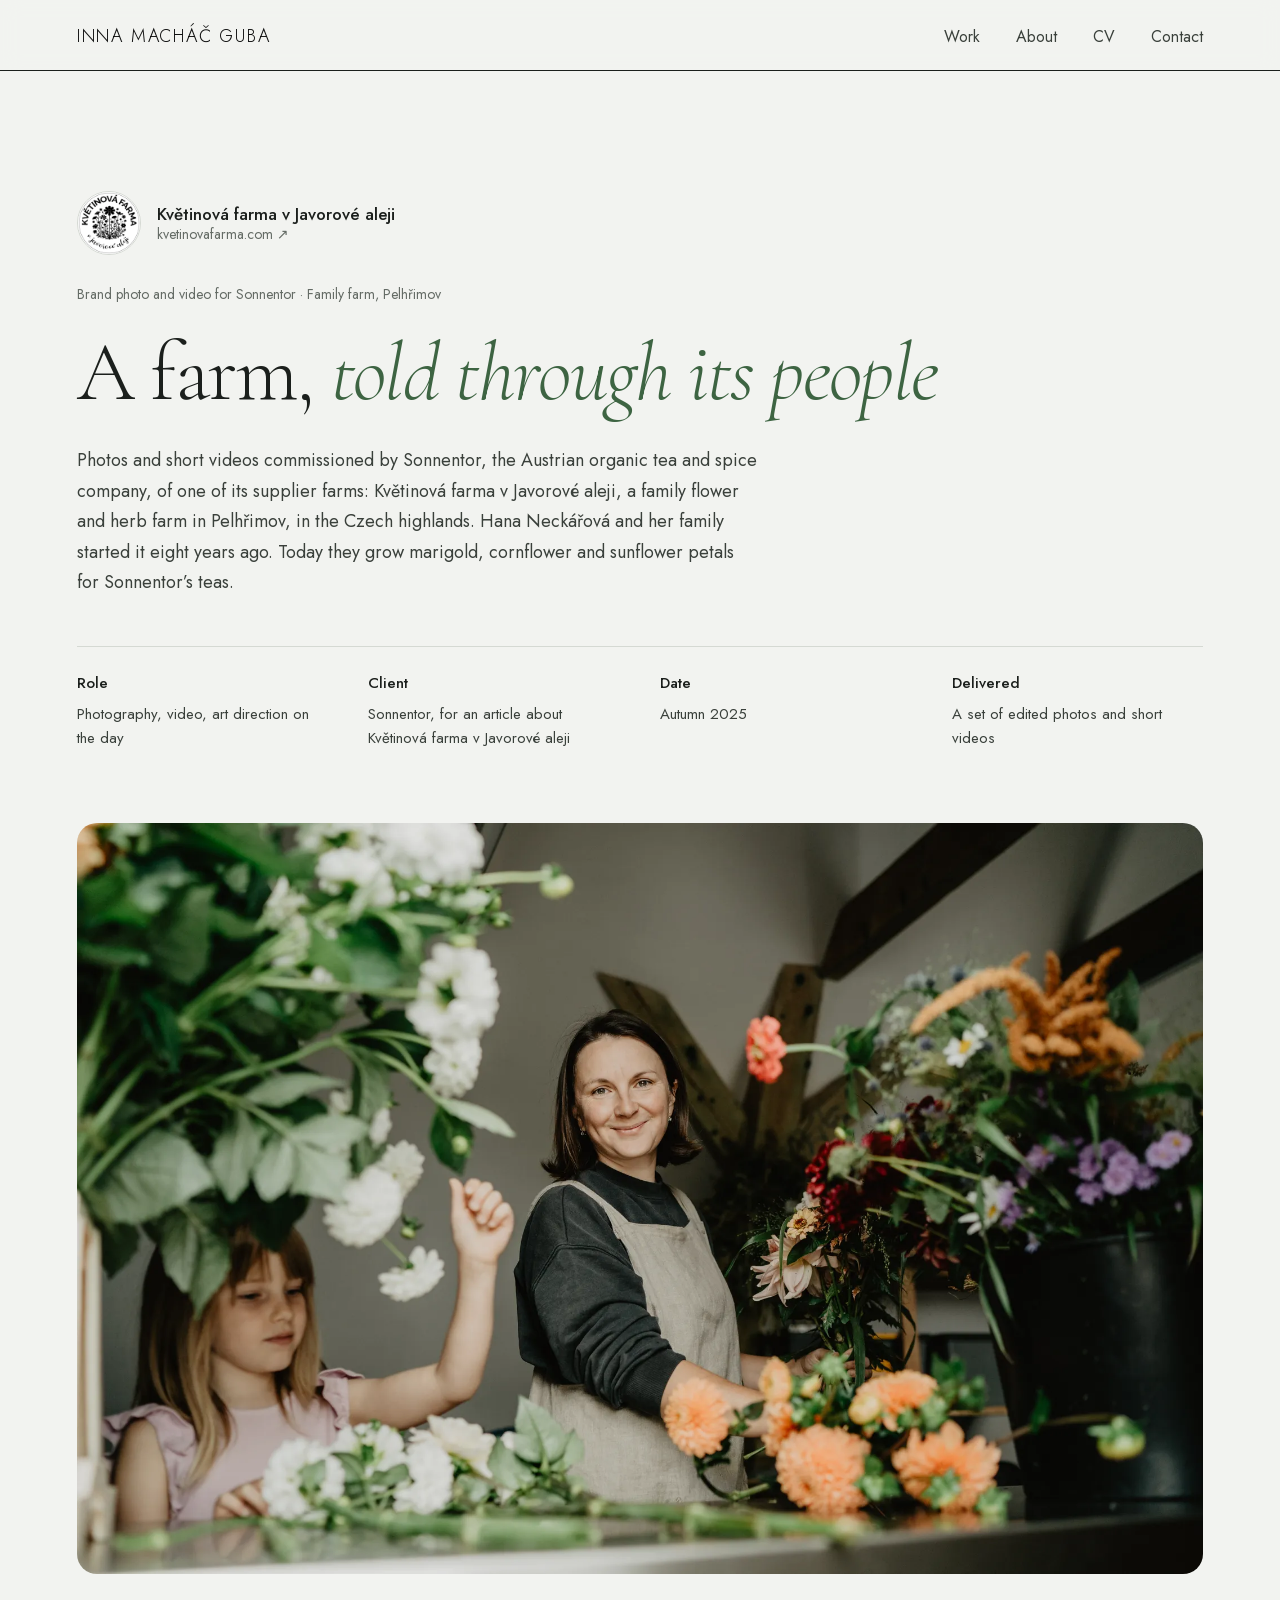
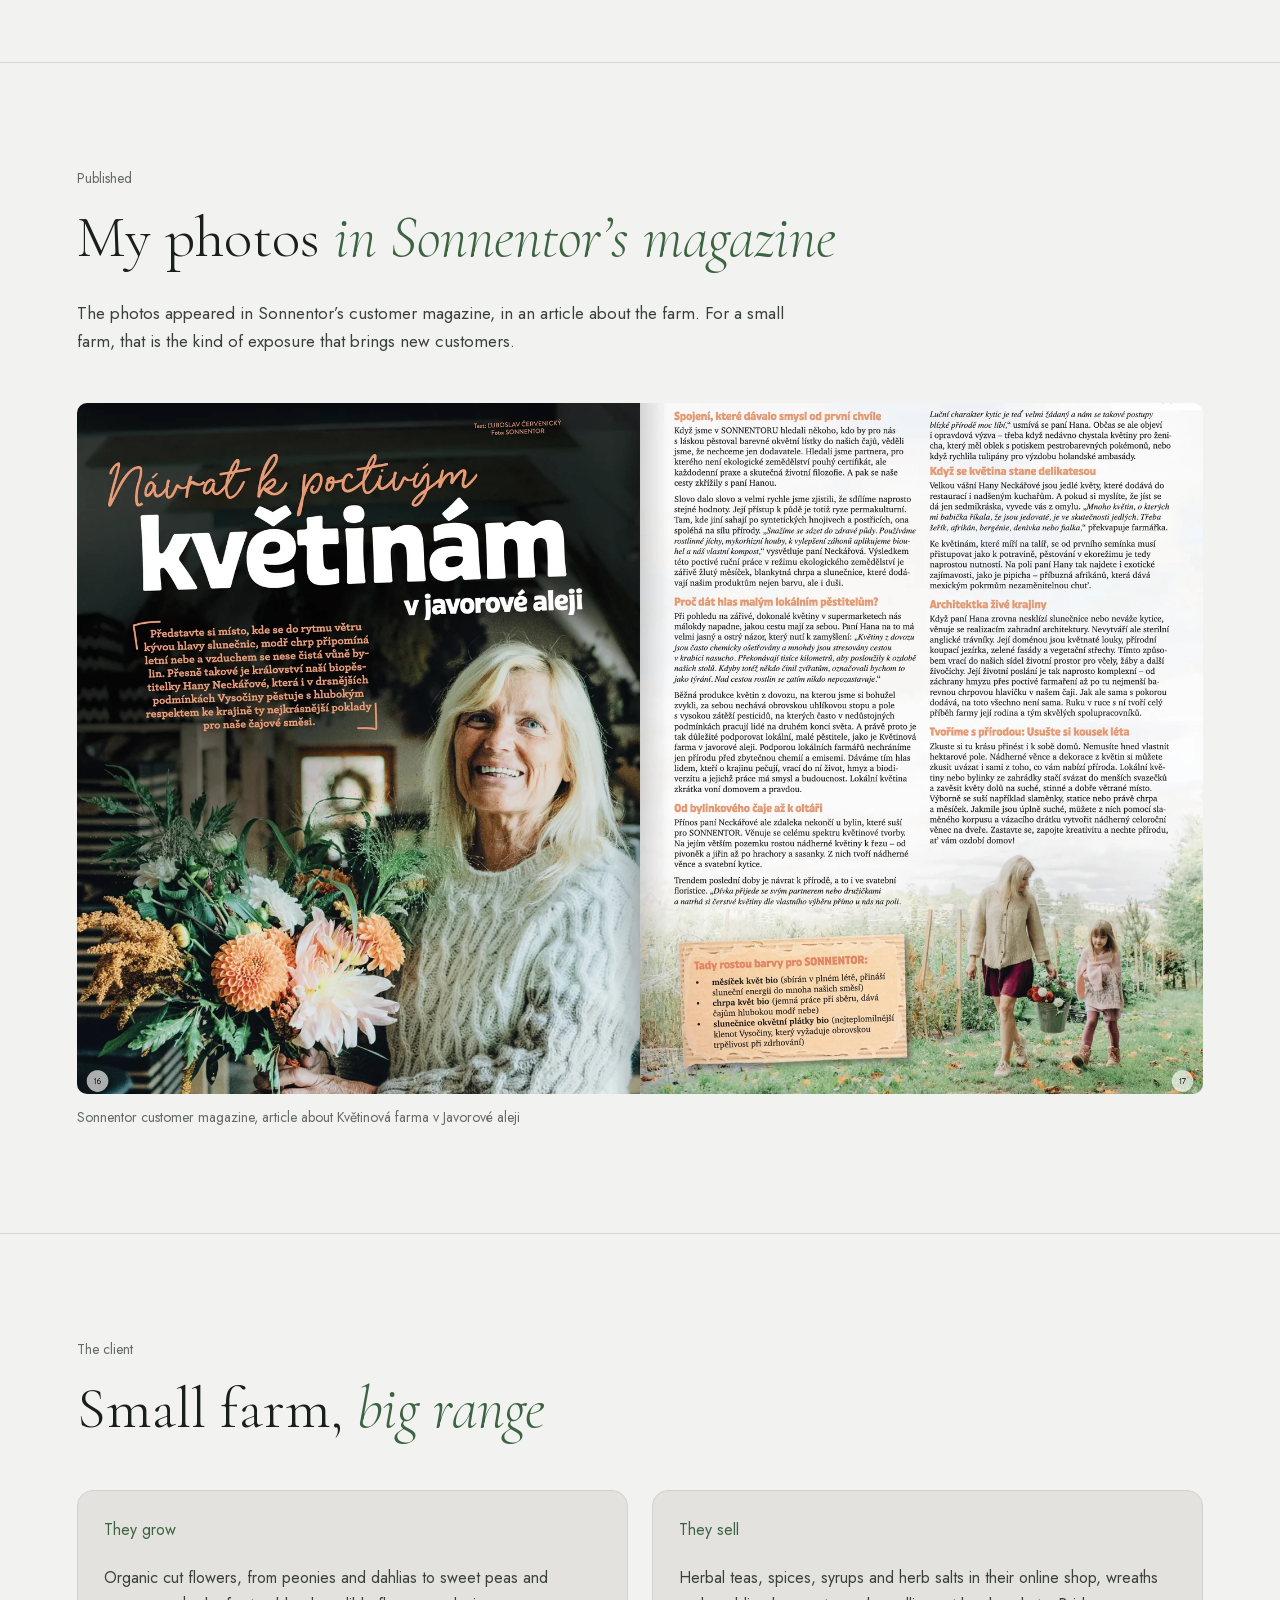
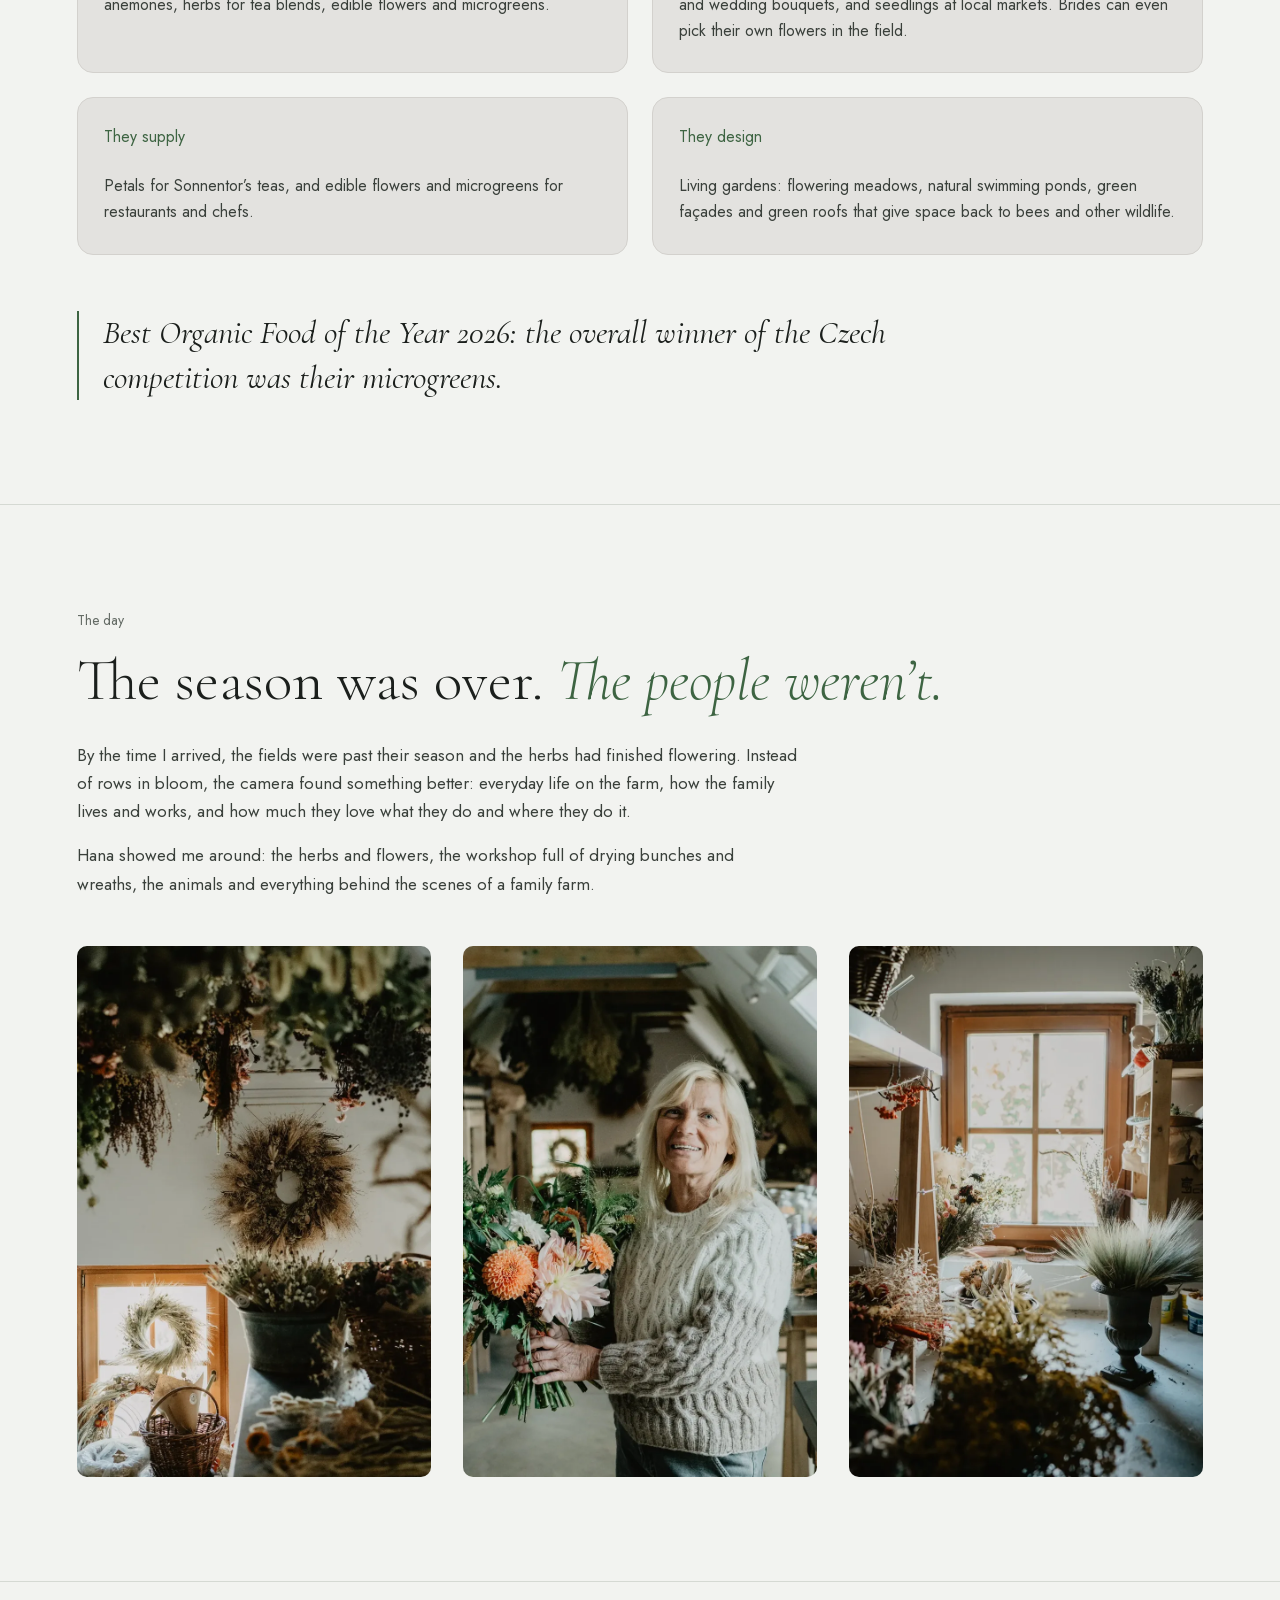
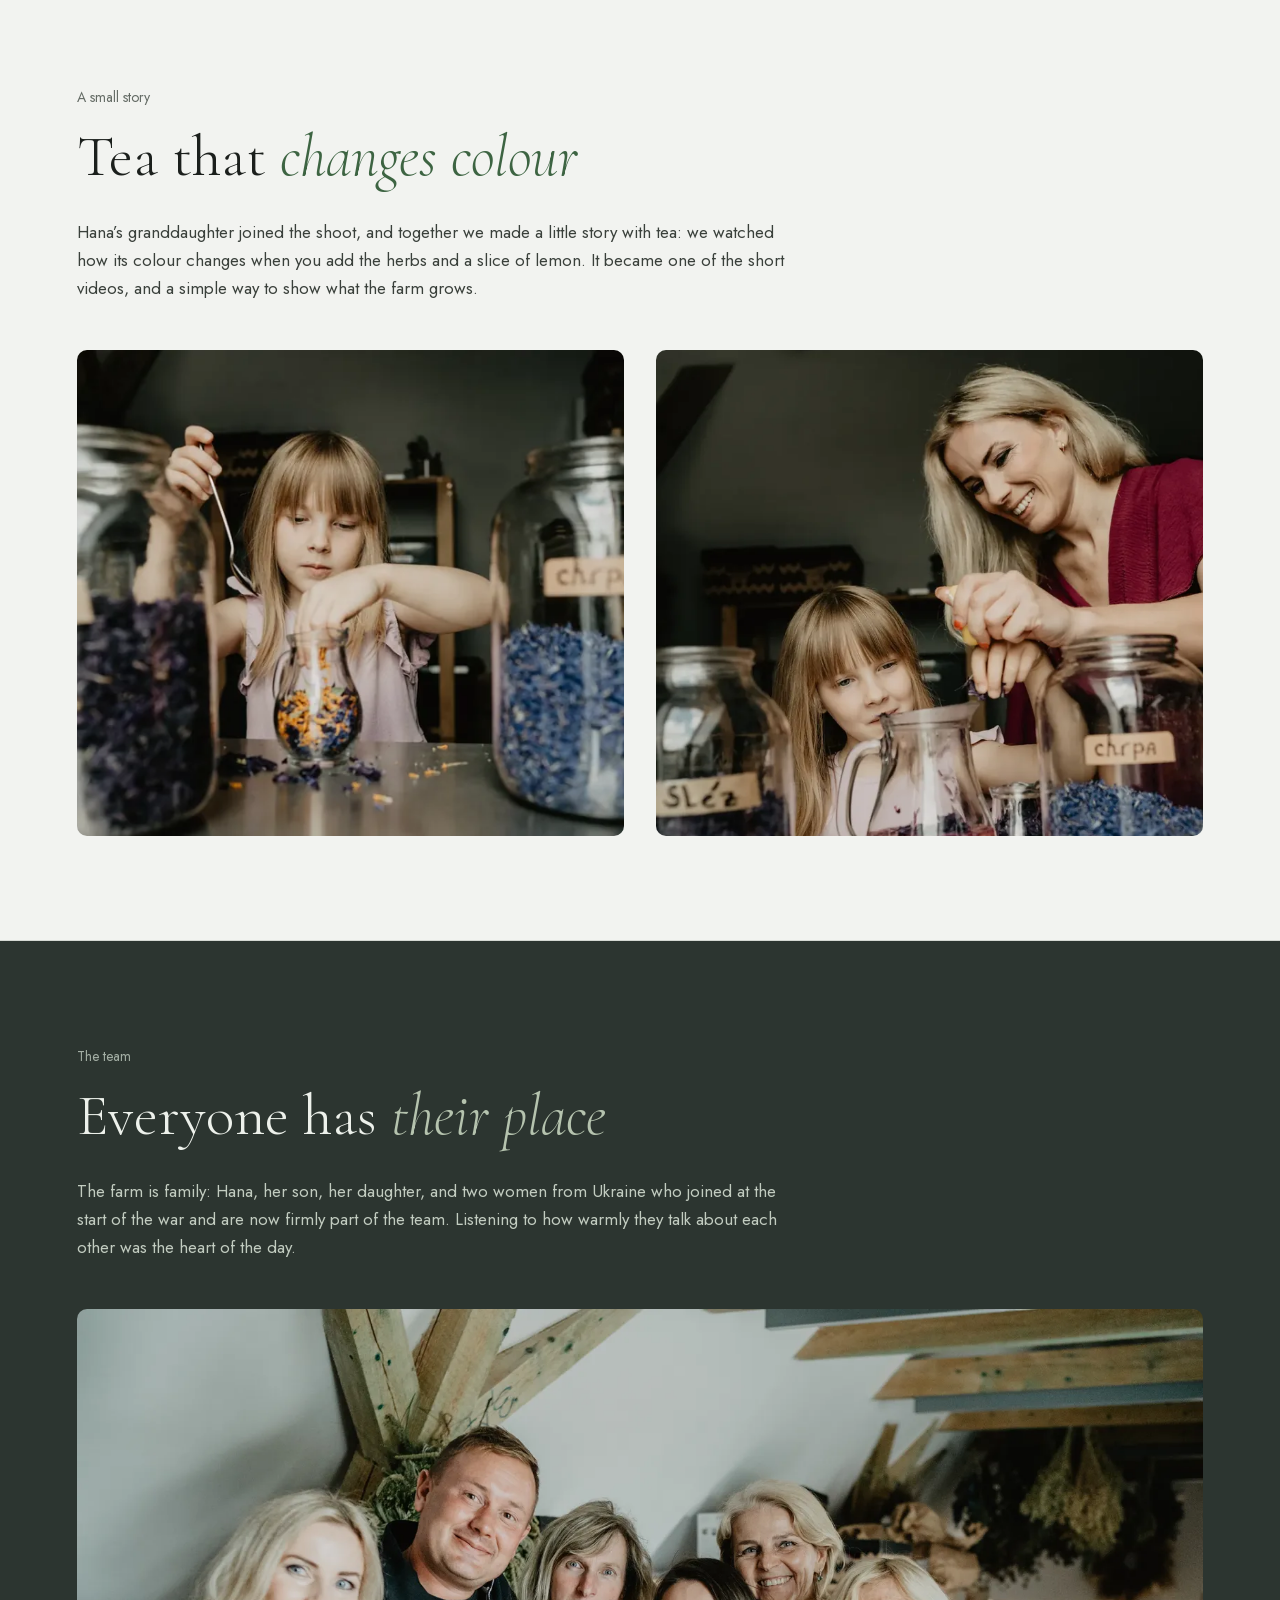
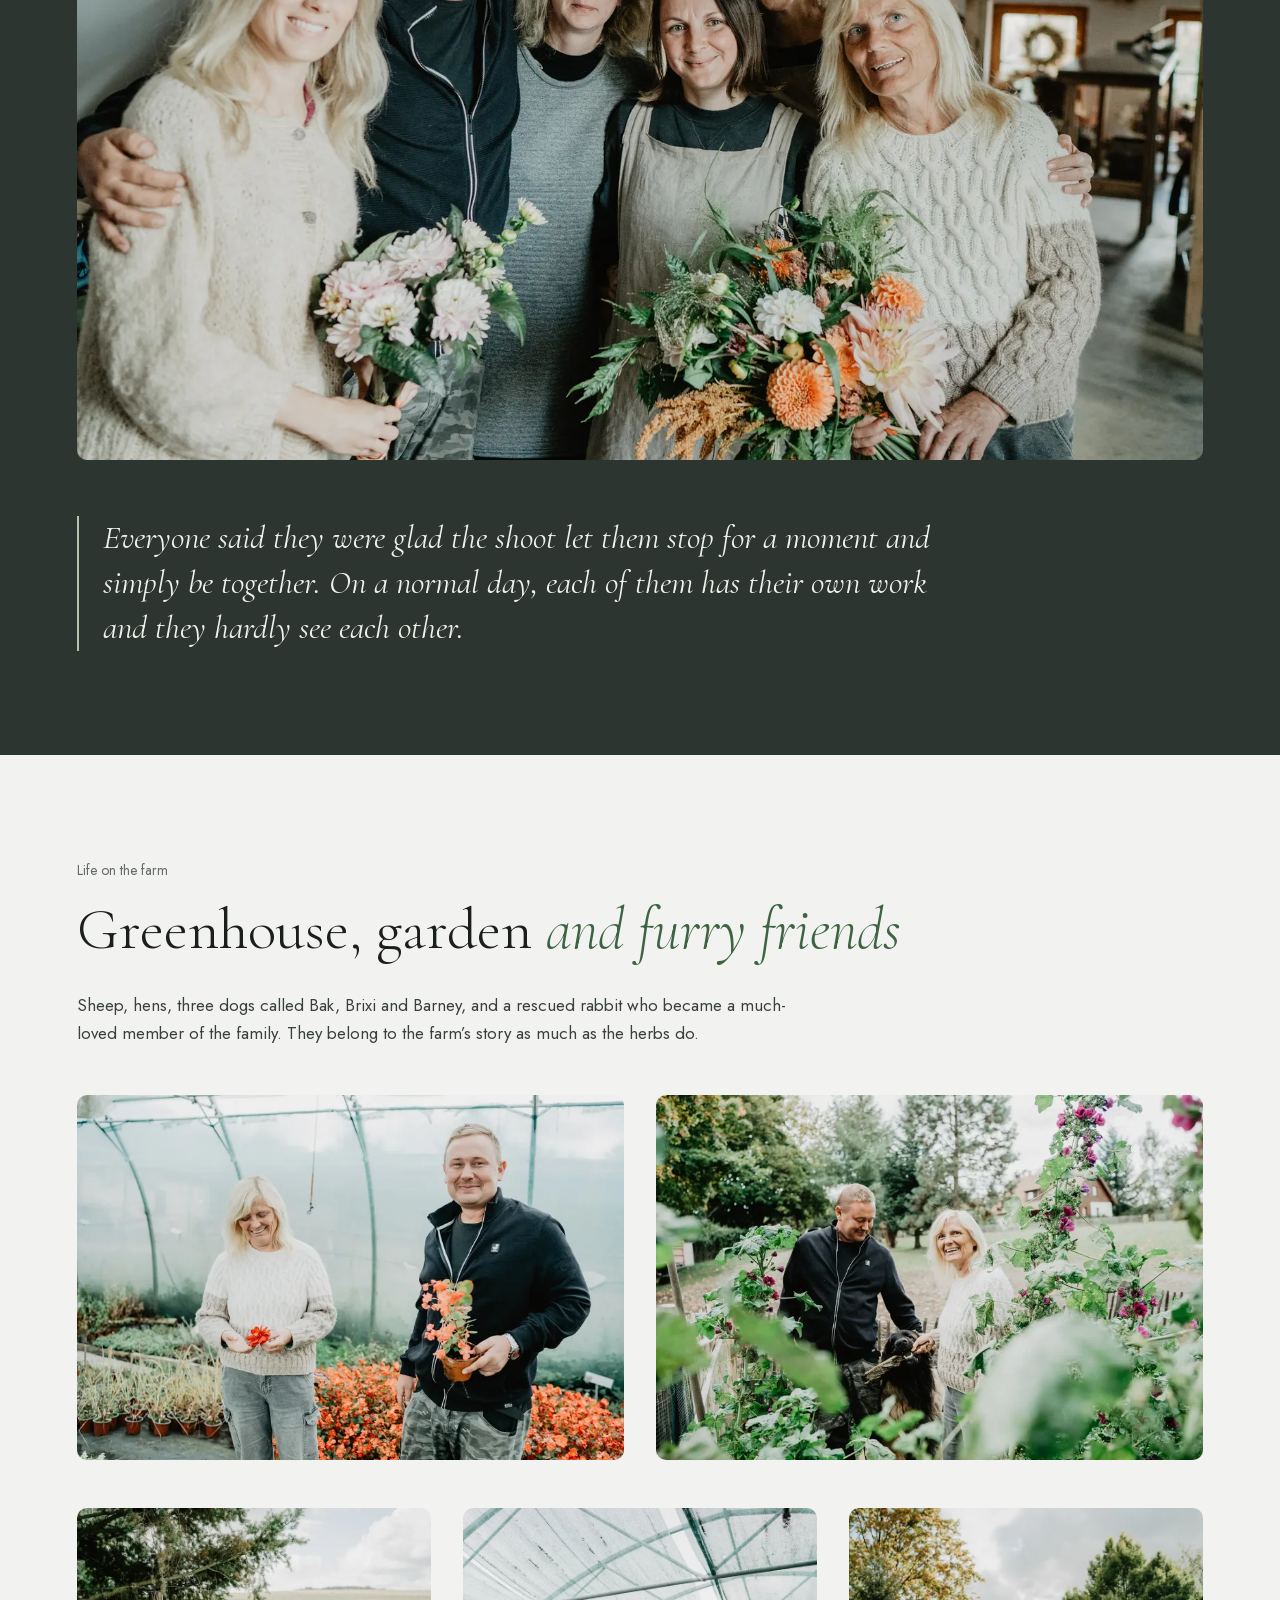
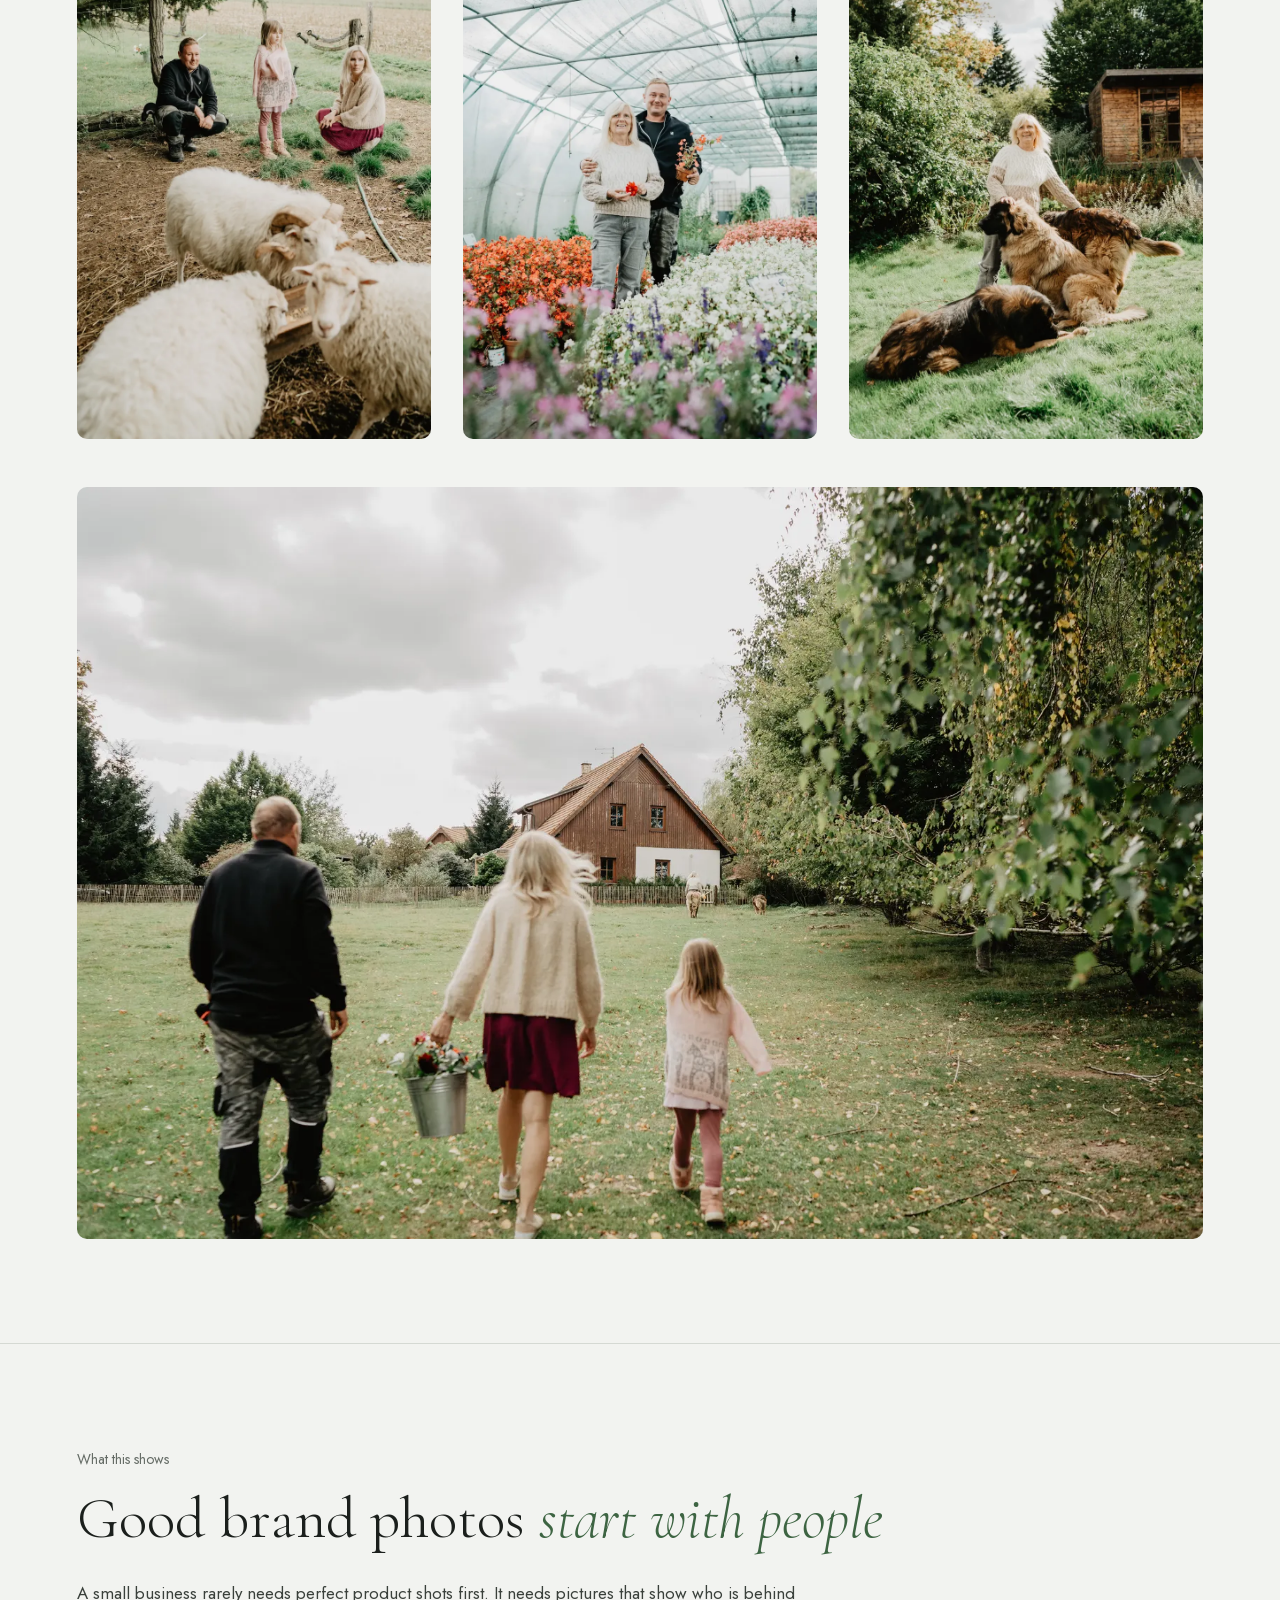
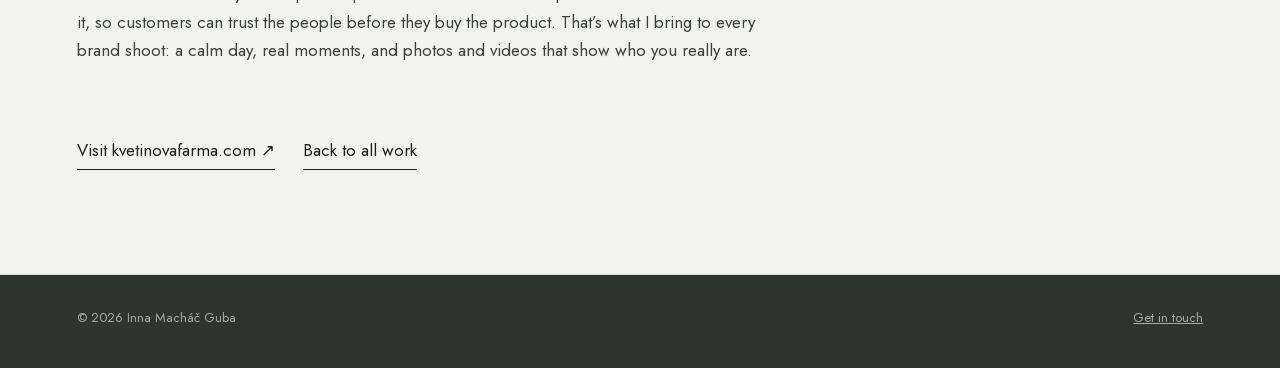
==== work/herb-farm.html @ 43e9d5f9 "Job portfolio for portfolio.innaguba.com Co-Authored-By: Claude Opus 5.5 <noreply@anthropic.com>" ====
<!doctype html>
<html lang="en">
<head>
<meta charset="utf-8">
<meta name="viewport" content="width=device-width, initial-scale=1, viewport-fit=cover">
<title>Brand photo and video for a family herb farm — Inna Macháč Guba</title>
<meta name="description" content="Brand photos and short videos commissioned by Sonnentor, the Austrian organic tea and spice company, of a family herb farm in Pelhřimov that grows for it: the people, the workshop, the animals and everyday life.">
<meta property="og:title" content="A farm, told through its people">

<link rel="canonical" href="https://design.innaguba.com/work/herb-farm.html">
<meta name="author" content="Inna Macháč Guba">
<meta property="og:type" content="article">
<meta property="og:url" content="https://design.innaguba.com/work/herb-farm.html">
<meta property="og:description" content="Brand photos and short videos commissioned by Sonnentor, the Austrian organic tea and spice company, of a family herb farm in Pelhřimov that grows for it: the people, the workshop, the animals and everyday life.">
<meta property="og:image" content="https://design.innaguba.com/assets/img/og/herb-farm.jpg">
<meta property="og:image:width" content="1200">
<meta property="og:image:height" content="630">
<meta property="og:site_name" content="Inna Guba Design">
<meta name="twitter:card" content="summary_large_image">
<meta name="theme-color" content="#F2F3F0">
<link rel="preload" href="../assets/fonts/cormorant-garamond-normal-latin.woff2" as="font" type="font/woff2" crossorigin>
<link rel="icon" href="../assets/img/favicon.svg" type="image/svg+xml">
<link rel="icon" href="../assets/img/favicon-32.png" sizes="32x32" type="image/png">
<link rel="apple-touch-icon" href="../assets/img/apple-touch-icon.png">
<link rel="stylesheet" href="../assets/css/main.css?v=42">
<link rel="stylesheet" href="../assets/css/case.css?v=21">
<link rel="stylesheet" href="../assets/css/portfolio.css?v=1">
<script>document.documentElement.classList.add('js')</script>
<script type="application/ld+json">{"@context":"https://schema.org","@graph":[{"@type":"CreativeWork","@id":"https://design.innaguba.com/work/herb-farm.html#work","name":"A farm, told through its people","headline":"A farm, told through its people","description":"Brand photos and short videos commissioned by Sonnentor, the Austrian organic tea and spice company, of a family herb farm in Pelhřimov that grows for it: the people, the workshop, the animals and everyday life.","url":"https://design.innaguba.com/work/herb-farm.html","image":"https://design.innaguba.com/assets/img/og/herb-farm.jpg","inLanguage":"en","author":{"@type":"Person","@id":"https://design.innaguba.com/#inna","name":"Inna Macháč Guba","url":"https://design.innaguba.com/"},"publisher":{"@type":"ProfessionalService","@id":"https://design.innaguba.com/#studio","name":"Inna Guba Design"},"isPartOf":{"@id":"https://design.innaguba.com/#site"}},{"@type":"BreadcrumbList","itemListElement":[{"@type":"ListItem","position":1,"name":"Projects","item":"https://design.innaguba.com/#work"},{"@type":"ListItem","position":2,"name":"A farm, told through its people","item":"https://design.innaguba.com/work/herb-farm.html"}]}]}</script>
</head>
<body class="case-herb-farm">
<a class="skip" href="#main">Skip to content</a>

<header class="site-head">
  <div class="wrap">
    <button class="menu-btn" type="button" aria-label="Open menu" aria-expanded="false" aria-controls="site-nav"><span></span><span></span></button>
    <a class="name" href="../" aria-label="Inna Macháč Guba, homepage">Inna Macháč Guba</a>
    <nav id="site-nav" aria-label="Main">
      <a href="../#work">Work</a>
      <a href="../#about">About</a>
      <a href="../cv/Inna_Machac_Guba_CV_UIUX.pdf" target="_blank" rel="noopener">CV</a>
      <a href="../#contact">Contact</a>
    </nav>
  </div>
</header>

<main id="main">

<section class="cs-hero">
  <div class="wrap">
    <a class="client" href="https://www.kvetinovafarma.com/" target="_blank" rel="noopener"><img src="../assets/img/farm/logo.webp" width="320" height="320" alt="Květinová farma v Javorové aleji logo"><span>Květinová farma v Javorové aleji<small>kvetinovafarma.com ↗</small></span></a>
    <p class="eyebrow">Brand photo and video for Sonnentor · Family farm, Pelhřimov</p>
    <h1>A farm, <em class="ed">told through its people</em></h1>
    <p class="lead">Photos and short videos commissioned by Sonnentor, the Austrian organic tea and spice company, of one of its supplier farms: Květinová farma v Javorové aleji, a family flower and herb farm in Pelhřimov, in the Czech highlands. Hana Neckářová and her family started it eight years ago. Today they grow marigold, cornflower and sunflower petals for Sonnentor’s teas.</p>
    <div class="cs-meta">
      <div><b>Role</b>Photography, video, art direction on the day</div>
      <div><b>Client</b>Sonnentor, for an article about Květinová farma v Javorové aleji</div>
      <div><b>Date</b>Autumn 2025</div>
      <div><b>Delivered</b>A set of edited photos and short videos</div>
    </div>
    <figure class="figure wide-cover"><img fetchpriority="high" src="../assets/img/farm/cover.webp" srcset="../assets/img/farm/cover-800.webp 800w, ../assets/img/farm/cover.webp 2000w" sizes="(max-width: 1200px) 92vw, 1100px" width="2000" height="1333" alt="A woman from the farm team smiling over fresh dahlias in the workshop, a girl helping beside her"></figure>
  </div>
</section>

<section class="cs">
  <div class="wrap">
    <p class="eyebrow">Published</p>
    <h2>My photos <em class="ed">in Sonnentor’s magazine</em></h2>
    <div class="prose"><p>The photos appeared in Sonnentor’s customer magazine, in an article about the farm. For a small farm, that is the kind of exposure that brings new customers.</p></div>
    <figure class="figure"><img src="../assets/img/farm/sonnentor-magazine.webp" srcset="../assets/img/farm/sonnentor-magazine-800.webp 800w, ../assets/img/farm/sonnentor-magazine.webp 2000w" sizes="(max-width: 1200px) 92vw, 1100px" width="2000" height="1227" alt="Two-page spread in the Sonnentor magazine about the farm, with a portrait of Hana holding a bouquet" loading="lazy"><figcaption>Sonnentor customer magazine, article about Květinová farma v Javorové aleji</figcaption></figure>
  </div>
</section>

<section class="cs">
  <div class="wrap">
    <p class="eyebrow">The client</p>
    <h2>Small farm, <em class="ed">big range</em></h2>
    <div class="cards two">
      <div class="card"><p class="k">They grow</p><p>Organic cut flowers, from peonies and dahlias to sweet peas and anemones, herbs for tea blends, edible flowers and microgreens.</p></div>
      <div class="card"><p class="k">They sell</p><p>Herbal teas, spices, syrups and herb salts in their online shop, wreaths and wedding bouquets, and seedlings at local markets. Brides can even pick their own flowers in the field.</p></div>
      <div class="card"><p class="k">They supply</p><p>Petals for Sonnentor’s teas, and edible flowers and microgreens for restaurants and chefs.</p></div>
      <div class="card"><p class="k">They design</p><p>Living gardens: flowering meadows, natural swimming ponds, green façades and green roofs that give space back to bees and other wildlife.</p></div>
    </div>
    <p class="callout">Best Organic Food of the Year 2026: the overall winner of the Czech competition was their microgreens.</p>
  </div>
</section>

<section class="cs">
  <div class="wrap">
    <p class="eyebrow">The day</p>
    <h2>The season was over. <em class="ed">The people weren’t.</em></h2>
    <div class="prose">
      <p>By the time I arrived, the fields were past their season and the herbs had finished flowering. Instead of rows in bloom, the camera found something better: everyday life on the farm, how the family lives and works, and how much they love what they do and where they do it.</p>
      <p>Hana showed me around: the herbs and flowers, the workshop full of drying bunches and wreaths, the animals and everything behind the scenes of a family farm.</p>
    </div>
    <div class="fig-grid three">
      <figure class="figure"><img src="../assets/img/farm/dsc07592.webp" srcset="../assets/img/farm/dsc07592-800.webp 800w, ../assets/img/farm/dsc07592.webp 1067w" sizes="(max-width: 900px) 92vw, 360px" width="1067" height="1600" alt="Dried flower wreaths hanging in the farm workshop" loading="lazy"></figure>
      <figure class="figure"><img src="../assets/img/farm/dsc08120.webp" srcset="../assets/img/farm/dsc08120-800.webp 800w, ../assets/img/farm/dsc08120.webp 1067w" sizes="(max-width: 900px) 92vw, 360px" width="1067" height="1600" alt="Hana Neckářová smiling with a bouquet of dahlias" loading="lazy"></figure>
      <figure class="figure"><img src="../assets/img/farm/dsc07691.webp" srcset="../assets/img/farm/dsc07691-800.webp 800w, ../assets/img/farm/dsc07691.webp 1067w" sizes="(max-width: 900px) 92vw, 360px" width="1067" height="1600" alt="Bunches of herbs drying under the roof of the workshop" loading="lazy"></figure>
    </div>
  </div>
</section>

<section class="cs">
  <div class="wrap">
    <p class="eyebrow">A small story</p>
    <h2>Tea that <em class="ed">changes colour</em></h2>
    <div class="prose"><p>Hana’s granddaughter joined the shoot, and together we made a little story with tea: we watched how its colour changes when you add the herbs and a slice of lemon. It became one of the short videos, and a simple way to show what the farm grows.</p></div>
    <div class="fig-grid match">
      <figure class="figure"><img src="../assets/img/farm/dsc07817.webp" srcset="../assets/img/farm/dsc07817-800.webp 800w, ../assets/img/farm/dsc07817.webp 1600w" sizes="(max-width: 900px) 92vw, 540px" width="1600" height="1067" alt="A girl adding dried blue flowers to a glass jar of tea" loading="lazy"></figure>
      <figure class="figure"><img src="../assets/img/farm/dsc07878.webp" srcset="../assets/img/farm/dsc07878-800.webp 800w, ../assets/img/farm/dsc07878.webp 1067w" sizes="(max-width: 900px) 92vw, 540px" width="1067" height="1600" alt="A woman and a girl pouring tea that has turned pink" loading="lazy"></figure>
    </div>
  </div>
</section>

<section class="cs night">
  <div class="wrap">
    <p class="eyebrow">The team</p>
    <h2>Everyone has <em class="ed">their place</em></h2>
    <div class="prose"><p>The farm is family: Hana, her son, her daughter, and two women from Ukraine who joined at the start of the war and are now firmly part of the team. Listening to how warmly they talk about each other was the heart of the day.</p></div>
    <figure class="figure"><img src="../assets/img/farm/dsc08321.webp" srcset="../assets/img/farm/dsc08321-800.webp 800w, ../assets/img/farm/dsc08321.webp 1600w" sizes="(max-width: 1200px) 92vw, 1100px" width="1600" height="1067" alt="The whole farm team together in the workshop with flowers" loading="lazy"></figure>
    <p class="callout">Everyone said they were glad the shoot let them stop for a moment and simply be together. On a normal day, each of them has their own work and they hardly see each other.</p>
  </div>
</section>

<section class="cs">
  <div class="wrap">
    <p class="eyebrow">Life on the farm</p>
    <h2>Greenhouse, garden <em class="ed">and furry friends</em></h2>
    <div class="prose"><p>Sheep, hens, three dogs called Bak, Brixi and Barney, and a rescued rabbit who became a much-loved member of the family. They belong to the farm’s story as much as the herbs do.</p></div>
    <div class="fig-grid">
      <figure class="figure"><img src="../assets/img/farm/dsc08416.webp" srcset="../assets/img/farm/dsc08416-800.webp 800w, ../assets/img/farm/dsc08416.webp 1600w" sizes="(max-width: 900px) 92vw, 540px" width="1600" height="1067" alt="Hana and her son in the greenhouse among orange flowers" loading="lazy"></figure>
      <figure class="figure"><img src="../assets/img/farm/dsc08488.webp" srcset="../assets/img/farm/dsc08488-800.webp 800w, ../assets/img/farm/dsc08488.webp 1600w" sizes="(max-width: 900px) 92vw, 540px" width="1600" height="1067" alt="Walking through the flower garden" loading="lazy"></figure>
    </div>
    <div class="fig-grid three">
      <figure class="figure"><img src="../assets/img/farm/dsc08671.webp" srcset="../assets/img/farm/dsc08671-800.webp 800w, ../assets/img/farm/dsc08671.webp 1067w" sizes="(max-width: 900px) 92vw, 360px" width="1067" height="1600" alt="Feeding the sheep in the pasture" loading="lazy"></figure>
      <figure class="figure"><img src="../assets/img/farm/dsc08389.webp" srcset="../assets/img/farm/dsc08389-800.webp 800w, ../assets/img/farm/dsc08389.webp 1067w" sizes="(max-width: 900px) 92vw, 360px" width="1067" height="1600" alt="Hana and her son in the greenhouse full of flowers" loading="lazy"></figure>
      <figure class="figure"><img src="../assets/img/farm/dsc08853.webp" srcset="../assets/img/farm/dsc08853-800.webp 800w, ../assets/img/farm/dsc08853.webp 1067w" sizes="(max-width: 900px) 92vw, 360px" width="1067" height="1600" alt="Two large dogs lying in the grass in front of a wooden shed" loading="lazy"></figure>
    </div>
    <figure class="figure"><img src="../assets/img/farm/dsc08690.webp" srcset="../assets/img/farm/dsc08690-800.webp 800w, ../assets/img/farm/dsc08690.webp 1600w" sizes="(max-width: 1200px) 92vw, 1100px" width="1600" height="1067" alt="The family walking across the meadow towards the farmhouse" loading="lazy"></figure>
  </div>
</section>


<section class="cs">
  <div class="wrap">
    <p class="eyebrow">What this shows</p>
    <h2>Good brand photos <em class="ed">start with people</em></h2>
    <div class="prose"><p>A small business rarely needs perfect product shots first. It needs pictures that show who is behind it, so customers can trust the people before they buy the product. That’s what I bring to every brand shoot: a calm day, real moments, and photos and videos that show who you really are.</p></div>
    <div class="next">
      <a class="line-link" href="https://www.kvetinovafarma.com/" target="_blank" rel="noopener">Visit kvetinovafarma.com ↗</a>
      <a class="line-link" href="../#work">Back to all work</a>
    </div>
  </div>
</section>

</main>

<footer class="site-foot">
  <div class="wrap">
    <div class="foot-bar">
      <span>© 2026 Inna Macháč Guba</span>
      <span><a href="../#contact">Get in touch</a></span>
    </div>
  </div>
</footer>
<script src="../assets/js/main.js?v=10" defer></script>
</body>
</html>
---- assets/css/main.css ----
/* Inna Macháč Guba — design.innaguba.com
   Quiet, editorial and strict: Cormorant Garamond for headings, Jost for text (same as the innaguba.com logo),
   soft grey-green paper, sage as the only accent, thin lines instead of boxes. */


@font-face{font-family:'Jost';font-style:normal;font-weight:300 800;font-display:swap;src:url(../fonts/jost-normal-latin.woff2) format('woff2');unicode-range:U+0000-00FF,U+0131,U+0152-0153,U+02BB-02BC,U+02C6,U+02DA,U+02DC,U+0304,U+0308,U+0329,U+2000-206F,U+20AC,U+2122,U+2191,U+2193,U+2212,U+2215,U+FEFF,U+FFFD}
@font-face{font-family:'Jost';font-style:normal;font-weight:300 800;font-display:swap;src:url(../fonts/jost-normal-latin-ext.woff2) format('woff2');unicode-range:U+0100-02BA,U+02BD-02C5,U+02C7-02CC,U+02CE-02D7,U+02DD-02FF,U+0304,U+0308,U+0329,U+1D00-1DBF,U+1E00-1E9F,U+1EF2-1EFF,U+2020,U+20A0-20AB,U+20AD-20C4,U+2113,U+2C60-2C7F,U+A720-A7FF}
/* Cormorant Garamond: the light, airy display serif of every headline */
@font-face{font-family:'Cormorant Garamond';font-style:normal;font-weight:300 700;font-display:swap;src:url(../fonts/cormorant-garamond-normal-latin.woff2) format('woff2');unicode-range:U+0000-00FF,U+0131,U+0152-0153,U+02BB-02BC,U+02C6,U+02DA,U+02DC,U+0304,U+0308,U+0329,U+2000-206F,U+20AC,U+2122,U+2191,U+2193,U+2212,U+2215,U+FEFF,U+FFFD}
@font-face{font-family:'Cormorant Garamond';font-style:normal;font-weight:300 700;font-display:swap;src:url(../fonts/cormorant-garamond-normal-latin-ext.woff2) format('woff2');unicode-range:U+0100-02BA,U+02BD-02C5,U+02C7-02CC,U+02CE-02D7,U+02DD-02FF,U+0304,U+0308,U+0329,U+1D00-1DBF,U+1E00-1E9F,U+1EF2-1EFF,U+2020,U+20A0-20AB,U+20AD-20C4,U+2113,U+2C60-2C7F,U+A720-A7FF}
@font-face{font-family:'Cormorant Garamond';font-style:italic;font-weight:300 700;font-display:swap;src:url(../fonts/cormorant-garamond-italic-latin.woff2) format('woff2');unicode-range:U+0000-00FF,U+0131,U+0152-0153,U+02BB-02BC,U+02C6,U+02DA,U+02DC,U+0304,U+0308,U+0329,U+2000-206F,U+20AC,U+2122,U+2191,U+2193,U+2212,U+2215,U+FEFF,U+FFFD}
@font-face{font-family:'Cormorant Garamond';font-style:italic;font-weight:300 700;font-display:swap;src:url(../fonts/cormorant-garamond-italic-latin-ext.woff2) format('woff2');unicode-range:U+0100-02BA,U+02BD-02C5,U+02C7-02CC,U+02CE-02D7,U+02DD-02FF,U+0304,U+0308,U+0329,U+1D00-1DBF,U+1E00-1E9F,U+1EF2-1EFF,U+2020,U+20A0-20AB,U+20AD-20C4,U+2113,U+2C60-2C7F,U+A720-A7FF}

:root{
  --paper:#F2F3F0;      /* page */
  --sand:#E2E7DF;       /* services band */
  --night:#2C3530;      /* process band, footer */
  --ink:#1B1F1C;        /* headings */
  --body:#3A403B;       /* text */
  --mute:#646B65;       /* labels, captions */
  --line:#D5D9D3;
  --walnut:#3D6442;     /* the one accent (name kept from the first palette) */
  --logo-accent:#3F6A44; /* a touch deeper, for "Design" in the wordmark */
  --cream:#EDF1EB;      /* text on dark */
  --gold:#B5C3AE;       /* accent on dark */
  --frame:#E4E8E1;      /* project card frame */
  --frame-line:#D3D9D0;
  --sand-line:#C9D1C5;
  --night-line:#414C45;
  --night-mute:#A3AEA4;
  --night-text:#C2CCC0;
  --head-bg:rgba(242,243,240,.92);
  --shadow:30,38,33;
  --serif:'Cormorant Garamond',Georgia,'Times New Roman',serif;
  --sans:'Jost',system-ui,-apple-system,'Segoe UI',sans-serif;
  --gutter:clamp(20px,6vw,80px);
  --max:1280px;
}

*,*::before,*::after{box-sizing:border-box}
html{scroll-behavior:smooth;scroll-padding-top:var(--head-h,66px)}
body{margin:0;background:var(--paper);color:var(--body);font-family:var(--sans);font-size:17px;line-height:1.65;-webkit-font-smoothing:antialiased;text-rendering:optimizeLegibility}
img{display:block;max-width:100%;height:auto}
a{color:inherit}
a:hover{color:var(--walnut)}
h1,h2,h3,p{margin:0}
:focus-visible{outline:2px solid var(--walnut);outline-offset:3px}
.skip{position:absolute;left:-999px;top:8px;background:var(--ink);color:#fff;padding:8px 14px;z-index:20}
.skip:focus{left:8px}

.wrap{max-width:var(--max);margin:0 auto;padding:0 var(--gutter)}
.serif{font-family:var(--serif);font-weight:300;color:var(--ink)}
.accent{color:var(--walnut);font-style:italic}
.label{font-size:14px;color:var(--mute)}
.line-link{display:inline-block;padding-bottom:5px;border-bottom:1px solid currentColor;text-decoration:none;color:var(--ink)}

/* Previous warm palette (walnut and sand), preview with ?theme=warm */
[data-theme="warm"]{
  --logo-accent:#59462D; --paper:#F4F3F0; --sand:#EBE4D9; --night:#2E241B; --ink:#1A1714; --body:#3F3934; --mute:#6B645C; --line:#D9D5CF; --walnut:#59462D; --cream:#F1EADF; --gold:#CDB89C; --frame:#E9E4DC; --frame-line:#DDD6CB; --sand-line:#D3C8B8; --night-line:#4A3D30; --night-mute:#B8AA97; --night-text:#CBBFAE; --head-bg:rgba(244,243,240,.92); --shadow:46,36,27;
}

/* Header */
.site-head{position:sticky;top:0;z-index:10;border-bottom:1px solid var(--ink);background:var(--head-bg);backdrop-filter:saturate(1.4) blur(10px);-webkit-backdrop-filter:saturate(1.4) blur(10px)}
.site-head .wrap{display:flex;justify-content:space-between;align-items:baseline;gap:24px;padding-top:24px;padding-bottom:20px;font-size:16px}
/* Wordmark matches the innaguba.com header logo exactly (Jost 400, 18px, 0.1em caps); "Design" carries the accent */
.site-head .name{font-family:var(--sans);font-weight:300;font-size:18px;line-height:1;letter-spacing:.1em;text-transform:uppercase;text-decoration:none;color:#111}
.site-head .name span{color:var(--logo-accent);font-weight:500}
.site-head nav{display:flex;gap:clamp(18px,3vw,36px)}
.site-head nav a{text-decoration:none}

/* Language switch: one quiet link after the menu */
.site-head nav .lang-switch{display:flex;gap:14px;padding-left:clamp(18px,3vw,36px);border-left:1px solid var(--line);font-size:14px;letter-spacing:.08em}
.site-head nav .lang-switch .is-current{color:var(--ink);text-decoration:underline;text-decoration-thickness:1px;text-underline-offset:6px}
.site-head nav .lang{color:var(--ink);opacity:.55;transition:opacity .2s ease}
.site-head nav .lang:hover{opacity:1}

/* Mobile menu button (hidden on larger screens) */
.menu-btn{display:none;width:44px;height:44px;margin:0;padding:0;border:0;background:none;cursor:pointer;position:relative;color:var(--ink)}
.menu-btn span{position:absolute;left:11px;right:11px;height:1.5px;background:currentColor;transition:transform .3s ease,top .3s ease}
.menu-btn span:nth-child(1){top:17px}
.menu-btn span:nth-child(2){top:25px}
.menu-open .menu-btn span:nth-child(1){top:21px;transform:rotate(45deg)}
.menu-open .menu-btn span:nth-child(2){top:21px;transform:rotate(-45deg)}

/* Sections */
.section{padding:clamp(64px,9vw,96px) 0;border-bottom:1px solid var(--line)}
.split{display:grid;grid-template-columns:minmax(0,1fr) minmax(0,3fr);gap:40px}
.cols-3{display:grid;grid-template-columns:repeat(3,minmax(0,1fr));gap:40px}
.cols-2{display:grid;grid-template-columns:repeat(2,minmax(0,1fr));gap:36px 40px}
.h2{font-family:var(--serif);font-weight:300;font-size:clamp(38px,4vw,49px);line-height:1.1;color:var(--ink)}
.item-title{font-weight:500;color:var(--ink);margin-bottom:10px}

/* Hero */
.hero{padding:clamp(80px,12vw,140px) 0 clamp(72px,10vw,120px);border-bottom:1px solid var(--line)}
.hero h1{margin-top:28px;max-width:1000px;font-family:var(--serif);font-weight:300;font-size:clamp(54px,9.4vw,116px);line-height:.98;letter-spacing:-.01em;color:var(--ink)}
.hero-foot{display:flex;justify-content:space-between;align-items:last baseline;gap:32px;margin-top:56px}
.hero-foot p{max-width:600px}
/* hero button: light with a fine dark frame, square and flat like every other edge on the site */
.hero-foot{align-items:flex-end}
.btn{display:inline-block;padding:16px 26px;font-size:14px;font-weight:400;letter-spacing:.1em;text-transform:uppercase;text-decoration:none;white-space:nowrap;color:var(--ink);background:var(--paper);border:1px solid var(--ink);transition:background .25s ease,color .25s ease}
.btn:hover{background:var(--ink);color:var(--paper)}

.hero-foot .hero-cta{width:var(--hero-side,290px);padding-left:12px;padding-right:12px;text-align:center}

/* Work */
.work-head{display:flex;justify-content:space-between;align-items:baseline;margin-bottom:40px}
.project{display:flex;flex-direction:column;gap:16px;text-decoration:none;color:inherit}
.project:hover{color:inherit}
.project-img{display:block;padding:clamp(16px,2.6vw,32px);border-radius:16px;overflow:hidden;background:var(--frame);border:1px solid var(--frame-line)}
.project-img img{width:100%;aspect-ratio:16/10;object-fit:cover;object-position:top;border-radius:6px;box-shadow:0 1px 2px rgba(var(--shadow),.08),0 12px 32px -18px rgba(var(--shadow),.35);transition:transform .8s cubic-bezier(.2,.7,.2,1)}
.project:hover .project-img img{transform:scale(1.03)}
.project-meta{display:flex;justify-content:space-between;gap:16px;font-size:15px}
.project-meta strong{font-weight:500;color:var(--ink)}
.project-meta .live{display:inline-flex;align-items:center;gap:8px;font-weight:500;color:var(--ink);text-decoration:underline;text-decoration-color:var(--line);text-underline-offset:4px}
.project-meta .live:hover{text-decoration-color:currentColor}
.project-meta span{color:var(--mute);text-align:right}
.project-story{font-size:15px;line-height:1.6}
.project-story em{font-style:normal;color:var(--mute)}
.project-link{font-size:15px;color:var(--ink);text-decoration:underline;text-underline-offset:4px;text-decoration-thickness:1px}

/* Tablet mockups (her own mockup with the live sites on screen) */
.project-img.tablet,.project-img.photo{padding:0;border:0;background:none;border-radius:16px}
.project-img.tablet img,.project-img.photo img{aspect-ratio:4/3;object-fit:cover;border-radius:16px;box-shadow:none}

.project-img.photo img{object-position:center}

/* A full-width project card (the brand shoot) under the two website cards */
.project-wide{grid-column:1/-1}
.project-wide .project-img{padding:0;border:0;background:none}
.project-wide .project-img img{aspect-ratio:21/9;object-fit:cover;object-position:center 40%;border-radius:16px;box-shadow:none}
.project-wide .project-story{max-width:760px}

/* Photography strip */
.photo-strip{padding:clamp(64px,9vw,104px) 0;border-bottom:1px solid var(--line)}
.strip{display:grid;grid-template-columns:repeat(3,minmax(0,1fr));gap:16px;align-items:center}
.strip img{width:100%;height:auto;border-radius:12px;object-fit:cover}
.strip img:nth-child(1){aspect-ratio:2/3}
.strip img:nth-child(2){aspect-ratio:2/3;margin-top:64px}
.strip img:nth-child(3){aspect-ratio:2/3}
.strip-note{max-width:760px;margin:40px auto 0;text-align:center;font-family:var(--serif);font-weight:400;font-size:clamp(27px,3vw,38px);line-height:1.3;color:var(--ink)}

/* About */
.about-grid{display:grid;grid-template-columns:repeat(3,minmax(0,1fr));gap:40px;align-items:start}
.about-photo{width:240px;height:240px;border-radius:50%;object-fit:cover}
.about-text{grid-column:span 2;display:flex;flex-direction:column;gap:18px}
/* link in running text: same colour as the text, only a faint underline that darkens on hover */
.about-text a:not(.line-link){color:var(--ink);text-decoration:underline;text-decoration-color:var(--line);text-decoration-thickness:1px;text-underline-offset:4px;transition:text-decoration-color .2s ease}
.about-text a:not(.line-link):hover{text-decoration-color:currentColor}
.about-lead{font-family:var(--serif);font-weight:400;font-size:34px;line-height:1.3;color:var(--ink)}
.facts{display:grid;grid-template-columns:minmax(0,1fr) minmax(0,2fr);gap:10px 32px;margin:12px 0 0;padding-top:20px;border-top:1px solid var(--line);font-size:14px}
.facts dt{color:var(--mute)}
.facts dd{margin:0}
.facts a{color:var(--ink);text-decoration:underline;text-decoration-color:var(--line);text-underline-offset:4px}
.facts a:hover{text-decoration-color:currentColor}

/* Services */
.band-sand{background:var(--sand);border-bottom:0}
/* services: the lavender of the first project card instead of the grey-green, prices in forest green */
/* prices sit on one line across the three columns, whatever the text length */
#services .cols-3>div:not(.price-note){display:flex;flex-direction:column}
#services .price{margin-top:auto;padding-top:14px}
.price{font-family:var(--serif);font-size:25px;color:var(--walnut)}
.price-note{grid-column:1/-1;display:flex;justify-content:space-between;align-items:baseline;gap:24px;margin-top:8px;padding-top:24px;border-top:1px solid var(--sand-line);font-size:15px}
.price-note .serif{font-style:italic;font-size:24px;color:var(--night)}

/* Process */
.band-night{background:var(--night);color:var(--cream);text-align:center;padding:clamp(88px,11vw,120px) 0 clamp(96px,12vw,130px)}
.band-night .kicker{font-size:13px;font-weight:500;letter-spacing:.12em;text-transform:uppercase;color:var(--night-mute)}
.band-night .lead{margin-top:20px;font-family:var(--serif);font-style:italic;font-weight:300;font-size:clamp(38px,5vw,63px);line-height:1.15}
.band-night .lead span{color:var(--gold)}
/* Process: four short steps, side by side on wide screens; lining numerals so "1." doesn't read as "I." */
.step-title{font-family:var(--serif);font-variant-numeric:lining-nums}
#process .lead{font-size:clamp(34px,5vw,56px)}
.steps{list-style:none;margin:56px 0 0;padding:0;display:grid;grid-template-columns:repeat(4,minmax(0,1fr));gap:40px}
.step{display:flex;flex-direction:column;align-items:center;gap:10px;padding-top:24px;border-top:1px solid var(--night-line)}
.step-title{font-weight:300;font-size:clamp(30px,2.6vw,38px);line-height:1.1;color:var(--cream)}
/* titles that wrap to two lines keep the texts under them on one line across the row */
@supports (grid-template-rows:subgrid){.step{display:grid;grid-row:span 3;grid-template-rows:subgrid;justify-items:center;align-items:start}.step-title{align-self:end}}
@media (max-width:900px){.steps{grid-template-columns:repeat(2,minmax(0,1fr));gap:48px 32px}}
@media (max-width:640px){.steps{grid-template-columns:1fr;gap:36px}}
.step-text{max-width:540px;font-size:15px;line-height:1.6;color:var(--night-text)}
/* what the client gets: same text style as the step, just brighter */
.step-get{margin-top:-6px;max-width:540px;font-size:15px;line-height:1.6;color:var(--cream)}
@media (max-width:640px){.step-title{font-size:32px;font-weight:400}#process .lead{font-weight:400}}

/* Reviews */
.quote{font-family:var(--serif);font-weight:400;font-size:25px;line-height:1.45;color:var(--ink)}
.quote-by{margin-top:14px;font-size:14px;color:var(--mute)}
.reviews-foot{margin-top:32px;padding-top:20px;border-top:1px solid var(--line);font-size:14px}
.reviews-foot a{color:var(--walnut)}

/* same small spaced capitals as the PROCESS label */
.reviews-label{text-align:center;font-size:13px;font-weight:500;letter-spacing:.12em;text-transform:uppercase;color:var(--mute)}
.quote-big{max-width:980px;margin:28px auto 0;text-align:center}
.quote-big blockquote{margin:0;font-family:var(--serif);font-weight:300;font-size:clamp(36px,4.4vw,60px);line-height:1.18;color:var(--ink)}
.quote-big .quote-by{margin-top:22px}
.quotes-small{margin-top:clamp(56px,7vw,80px);padding-top:32px;border-top:1px solid var(--line)}
.quotes-small figure{margin:0}
.quotes-small blockquote{margin:0}
#reviews .reviews-foot{text-align:center;margin-top:clamp(40px,5vw,56px);padding-top:0;border-top:0}

/* Contact */
.contact{padding:clamp(88px,11vw,120px) 0 clamp(96px,12vw,140px)}
.contact-mail{display:inline-block;margin-top:24px;font-family:var(--serif);font-weight:300;font-size:clamp(34px,4.5vw,54px);line-height:1.1;letter-spacing:-.01em;color:var(--ink);text-decoration:none;word-break:break-word}
.contact-lines{margin-top:20px}
.contact-lines a{text-decoration:none}
.contact-note{margin-top:10px;color:var(--mute)}

/* Footer */
.site-foot{background:var(--night);color:var(--cream)}
.site-foot .slogan{padding:80px 0;text-align:center;font-family:var(--serif);font-weight:300;font-size:clamp(34px,4.5vw,54px);line-height:1.15}
.site-foot .slogan em{color:var(--gold)}
.foot-bar{display:flex;justify-content:space-between;gap:16px;padding:24px 0 40px;border-top:1px solid var(--night-line);font-size:13px;color:var(--night-mute)}
.foot-bar a{color:var(--night-mute)}
.foot-bar a:hover{color:var(--cream)}

/* Legal pages */
.legal{max-width:760px;padding:clamp(64px,9vw,96px) 0}
.legal h1{font-family:var(--serif);font-weight:300;font-size:clamp(45px,6vw,72px);line-height:1.05;color:var(--ink)}
.legal h2{margin:40px 0 10px;font-size:17px;font-weight:500;color:var(--ink)}
.legal p,.legal li{line-height:1.7}
.legal ul{padding-left:20px;margin:0}
.legal .label{margin-top:16px}

/* Scroll reveal (only when JS runs) */
.js [data-reveal]{opacity:0;transform:translateY(24px);transition:opacity .9s ease,transform .9s cubic-bezier(.2,.7,.2,1)}
.js [data-reveal].is-in{opacity:1;transform:none}
@media (prefers-reduced-motion:reduce){
  html{scroll-behavior:auto}
  .js [data-reveal]{opacity:1;transform:none;transition:none}
  .project-img img{transition:none}
}

/* Tablet and phone */
@media (max-width:900px){
  .split{grid-template-columns:1fr;gap:28px}
  .cols-3{grid-template-columns:1fr;gap:32px}
  .cols-2{grid-template-columns:1fr}
  .about-grid{grid-template-columns:1fr}
  .about-text{grid-column:auto}
  .about-photo{width:180px;height:180px}
  .strip{grid-template-columns:1fr 1fr}
  .strip img:nth-child(2){margin-top:0}
  .strip img:nth-child(3){display:none}
  .price-note{flex-direction:column;gap:8px}
}
@media (max-width:640px){
  .work-head{flex-direction:column;align-items:flex-start;gap:10px}
  .project-wide .project-img img{aspect-ratio:4/3}
  .about-photo{justify-self:center;margin:0 auto}
  .contact-lines{display:flex;flex-direction:column;gap:6px}
  .contact-lines .sep{display:none}
  .hero{padding-top:44px}
  .hero p.label{font-size:15px}
  /* phone header: logo centred, menu button on the right, links open as a full-screen panel */
  /* no backdrop blur here: it would make the fixed menu panel position itself inside the header */
  .site-head{background:var(--paper);backdrop-filter:none;-webkit-backdrop-filter:none}
  .site-head .wrap{display:grid;grid-template-columns:44px 1fr 44px;align-items:center;gap:8px;padding-top:12px;padding-bottom:12px}
  .site-head .name{grid-column:2;justify-self:center;font-size:16px}
  .menu-btn{display:block;grid-column:3;grid-row:1}
  .site-head nav{position:fixed;inset:var(--head-h,69px) 0 0 0;z-index:9;display:flex;flex-direction:column;align-items:center;justify-content:center;gap:28px;background:var(--paper);opacity:0;visibility:hidden;transition:opacity .3s ease,visibility .3s}
  .site-head nav a{font-family:var(--serif);font-weight:400;font-size:40px;color:var(--ink)}
  .menu-open .site-head nav{opacity:1;visibility:visible}
  .menu-open{overflow:hidden}
  .site-head nav .lang-switch{margin-top:20px;padding:22px 0 0;border-left:0;border-top:1px solid var(--line);gap:28px;font-size:18px;letter-spacing:.14em}
  .site-head nav .lang{font-family:var(--sans);font-size:18px;letter-spacing:.14em}
  .hero-foot{flex-direction:column;align-items:flex-start}
  .hero-cta{align-self:center;max-width:100%;white-space:normal;text-align:center}
  .project-meta{flex-direction:column;gap:2px}
  .project-meta span{text-align:left}
  .foot-bar{flex-direction:column}
  .facts{grid-template-columns:1fr 2fr}
}
@media (max-width:640px){.br-desk{display:none}}
/* Cormorant at 300 gets too thin below ~40px: on phones the serif headings drop under that, so they go to 400 */
@media (max-width:640px){.h2,.stack-title,.quote-big blockquote,.contact-mail,.site-foot .slogan{font-weight:400}}

/* project cards: link names never break, "Read the case study" lines up at the bottom of each row */
.project-meta .live{white-space:nowrap}
.project-link{margin-top:auto;align-self:flex-start}

/* Projects: large cards that stick under the header and slide over each other while scrolling */
.stack{display:flex;flex-direction:column;gap:clamp(24px,4vw,40px);margin-top:clamp(8px,2vw,16px)}
/* empty space after the last card: the stack holds still here while the last card settles to the same size,
   and it doubles as the gap before the photo strip */
.stack::after{content:"";height:18vh}
#work{padding-bottom:0;border-bottom:0}
.stack-card{--bg:var(--sand);--fg:var(--ink);--txt:var(--body);--sub:var(--mute);
  position:sticky;top:calc(var(--head-h,66px) + 20px + var(--i) * 14px);
  display:grid;grid-template-columns:minmax(0,5fr) minmax(0,7fr);gap:clamp(24px,4vw,56px);
  height:clamp(460px,calc(100vh - var(--head-h,66px) - 120px),600px);padding:clamp(20px,2.6vw,32px);
  border-radius:24px;background:var(--bg);color:var(--txt);
  box-shadow:0 -1px 0 rgba(255,255,255,.4) inset,0 -18px 40px -28px rgba(var(--shadow),.35);
  transform-origin:50% 0;will-change:transform}
.stack-card{--acc:var(--walnut)}
/* each card wears its client's own colours; the site itself stays green */
.stack-card.tone-walnut{--bg:#6B5539;--fg:#F4EEE4;--txt:#E6DCCD;--sub:#CDBFA9;--acc:#E8C9A0} /* innaguba.com walnut, the strongest card goes first */
.stack-card.tone-sage{--bg:#C0CEBB;--acc:#9A4706} /* kvetinovafarma.com orange, deepened to read on sage */
.stack-card.tone-ivory{--bg:#E9DFD6;--acc:#4A0E1C}
.stack-card.tone-clinic{--bg:#E2E6E8;--acc:#930637} /* Supreme Dental: cool surgery white-grey, their raspberry logo colour */
.stack-card.tone-teal{--bg:#11373E;--fg:#F0EFEC;--txt:#D3DEDC;--sub:#A6BDBB;--acc:#A9BFAB} /* Loukal logo teal, their sage */
.stack-card.tone-concrete{--bg:#DAD6D0;--acc:#A34B12} /* topenivcajku.com orange on warm grey, so their dark site stands out */
.stack-card{--sub:rgba(27,31,28,.74)} /* labels on the light cards, 5:1 at 14px */
.stack-card.tone-ink{--bg:#111111;--fg:#F4F3EF;--txt:#DEDED9;--sub:#A8A8A3;--acc:#D3E34C} /* Není úklid concept: black and acid lime */
.stack-card.tone-paper{--bg:#E7E6E2;--acc:#B83A0E} /* Usťa: their paper ground, signal orange deepened to read on it */
.stack-text{display:flex;flex-direction:column;gap:18px;padding:clamp(4px,1.4vw,16px) 0 clamp(4px,1.4vw,16px) clamp(4px,1.4vw,16px);min-height:0}
.stack-kind{margin:0;font-size:14px;color:var(--sub)}
.stack-title{margin:0;font-family:var(--serif);font-weight:300;font-size:clamp(34px,3.4vw,54px);line-height:1.08;letter-spacing:-.01em;color:var(--fg)}
.stack-title em{font-style:italic;color:var(--acc)}
.stack-card .project-story{margin:0;color:var(--txt)}
.stack-card .project-story em{color:var(--sub)}
.stack-links{display:flex;flex-wrap:wrap;gap:12px 28px;align-items:baseline;margin-top:auto}
.stack-card .project-link,.stack-card .live{color:var(--fg);text-decoration-color:currentColor}
.stack-card .live{font-size:15px;text-decoration:underline;text-decoration-color:color-mix(in srgb,currentColor 35%,transparent);text-underline-offset:4px;white-space:nowrap}
.stack-img{display:block;min-height:0;border-radius:16px;overflow:hidden}
.stack-img img{width:100%;height:100%;object-fit:cover;transition:transform .8s cubic-bezier(.2,.7,.2,1)}
.stack-card:hover .stack-img img{transform:scale(1.03)}
@media (max-width:900px){
  .stack-card{grid-template-columns:1fr;grid-template-rows:auto auto;height:auto;top:calc(var(--head-h,60px) + 12px + var(--i) * 10px);gap:20px;border-radius:20px}
  .stack-text{padding:4px 4px 0;gap:14px}
  .stack-img{order:-1;aspect-ratio:4/3}
  .stack-card .project-story{font-size:15px}
}
/* short screens or reduced motion: cards simply follow each other */
@media (max-height:620px),(prefers-reduced-motion:reduce){.stack-card{position:relative;top:auto}.stack::after{height:clamp(64px,9vw,96px)}}
@media (prefers-reduced-motion:reduce){.stack-img img{transition:none}}
/* tablet mockups sit straight on the card colour, no frame */
.stack-img.device{border-radius:0;overflow:visible;display:flex;align-items:center;justify-content:center}
.stack-img.device img{object-fit:contain;max-height:100%}
.stack-card:hover .stack-img.device img{transform:scale(1.02)}
@media (max-width:900px){.stack-img.device{aspect-ratio:auto}.stack-img.device img{height:auto}}


/* the services line above the hero headline: readable, not a footnote */
.hero .label{font-size:clamp(16px,1.5vw,19px);color:var(--ink)}

/* Hand-drawn marks: a loose pen circle or a double underline that draws itself when it comes into view */
.mark{position:relative;display:inline-block;white-space:nowrap;--mark:var(--ink)}
.mark-svg{position:absolute;pointer-events:none;overflow:visible;fill:none;stroke:var(--mark);stroke-width:1.4;stroke-linecap:round;stroke-linejoin:round}
.mark-svg path{vector-effect:non-scaling-stroke;stroke-dasharray:1;stroke-dashoffset:0}
.mark-circle{margin-right:.25em}
.mark-circle.is-mid{margin-left:.4em}
.mark-circle .mark-svg{left:-.45em;top:-.3em;width:calc(100% + .9em);height:calc(100% + .6em)}
.mark-under .mark-svg{left:-.1em;right:-.1em;bottom:-.42em;width:calc(100% + .2em);height:.55em}
.site-foot .mark,.band-night .mark{--mark:var(--gold)}
.js .mark .mark-svg path{stroke-dashoffset:1}
.js .mark.is-drawn .mark-svg path{stroke-dashoffset:0;transition:stroke-dashoffset 1.1s cubic-bezier(.6,.1,.2,1) .25s}
@media (prefers-reduced-motion:reduce){.js .mark .mark-svg path{stroke-dashoffset:0;transition:none}}

/* studio photo in the Process band: where the first conversation happens */
.process-photo{max-width:380px;margin:clamp(32px,4vw,44px) auto 0}
.process-photo img{width:100%;border-radius:16px}
.process-photo figcaption{margin-top:14px;font-size:14px;color:var(--night-mute);text-wrap:balance}
/* photo cards take exactly the footprint of the tablet body in the mockups (1188 x 906 of the 1260 x 984 image,
   sitting a little above its centre), rounded, with a soft shadow */
.stack-img.device.photo img{width:94.3%;height:auto;max-height:none;aspect-ratio:1188/906;object-fit:cover;border-radius:22px;margin-bottom:3.8%;box-shadow:0 26px 40px -26px rgba(0,0,0,.5)}
@media (max-width:900px){.stack-img.device.photo img{width:100%}}


/* Questions: one column of questions that open on click */
.faq{border-top:1px solid var(--line)}
.faq-item{border-bottom:1px solid var(--line)}
.faq-item summary{position:relative;display:block;padding:22px 48px 22px 0;cursor:pointer;list-style:none;font-family:var(--serif);font-weight:400;font-size:clamp(24px,2.2vw,29px);line-height:1.25;color:var(--ink);transition:color .2s ease}
.faq-item summary::-webkit-details-marker{display:none}
.faq-item summary:hover{color:var(--walnut)}
.faq-item summary:focus-visible{outline:2px solid var(--walnut);outline-offset:4px}
.faq-item summary::before,.faq-item summary::after{content:"";position:absolute;right:8px;top:50%;width:16px;height:1px;background:currentColor;transition:transform .3s ease}
.faq-item summary::after{transform:rotate(90deg)}
.faq-item[open] summary::before{transform:rotate(45deg)}
.faq-item[open] summary::after{transform:rotate(135deg)}
.faq-item p{margin:0;max-width:620px;padding:0 48px 26px 0}
/* smooth opening where the browser supports it; elsewhere it simply opens */
@supports (interpolate-size:allow-keywords){
  .faq{interpolate-size:allow-keywords}
  .faq-item::details-content{height:0;overflow:hidden;transition:height .35s ease,content-visibility .35s allow-discrete}
  .faq-item[open]::details-content{height:auto}
}
---- assets/css/case.css ----
/* Case study pages: same language as the homepage (main.css is loaded first).
   Light by default, one dark sage band for key moments, thin lines, rounded frames. */


.cs-hero{padding:clamp(72px,10vw,120px) 0 clamp(56px,7vw,88px);border-bottom:1px solid var(--line)}
.eyebrow{font-size:14px;color:var(--mute)}
.cs-hero h1{margin-top:24px;max-width:1000px;font-family:var(--serif);font-weight:300;font-size:clamp(47px,6.5vw,90px);line-height:1.04;letter-spacing:-.02em;color:var(--ink)}
.ed{font-style:italic;color:var(--walnut)}
.cs-hero .lead{margin-top:28px;max-width:680px;font-size:18px;line-height:1.7}
.cs-meta{display:grid;grid-template-columns:repeat(4,minmax(0,1fr));gap:24px 40px;margin-top:48px;padding-top:24px;border-top:1px solid var(--line);font-size:15px}
.cs-meta b{display:block;margin-bottom:6px;font-weight:500;color:var(--ink)}
.cs-cover{position:relative;margin-top:clamp(48px,6vw,72px);padding:clamp(20px,3.5vw,48px);border-radius:20px;background:var(--frame);border:1px solid var(--frame-line)}
.cs-cover .shot{width:86%;border-radius:8px;box-shadow:0 1px 2px rgba(var(--shadow),.08),0 24px 48px -28px rgba(var(--shadow),.45)}
.cs-cover .phone{position:absolute;right:5%;bottom:-6%;width:20%;border-radius:22px;border:6px solid #1B1F1C;box-shadow:0 24px 40px -20px rgba(var(--shadow),.5)}

.cs{padding:clamp(64px,9vw,104px) 0;border-bottom:1px solid var(--line)}
.cs h2{margin-top:16px;max-width:900px;font-family:var(--serif);font-weight:300;font-size:clamp(38px,4.6vw,63px);line-height:1.1;color:var(--ink)}
.cs h3{font-weight:500;font-size:17px;color:var(--ink)}
.prose{max-width:720px;margin-top:28px}
.prose p+p{margin-top:16px}
.mute{color:var(--mute)}

.figure{margin:clamp(32px,4vw,48px) 0 0}
.figure img{width:100%;border-radius:10px;border:1px solid var(--frame-line);background:var(--frame)}
.figure figcaption{margin-top:12px;font-size:14px;color:var(--mute)}
.fig-grid{display:grid;grid-template-columns:repeat(2,minmax(0,1fr));gap:32px}
.fig-grid.three{grid-template-columns:repeat(3,minmax(0,1fr))}
.fig-grid .figure{margin-top:clamp(32px,4vw,48px)}

.cards{display:grid;grid-template-columns:repeat(3,minmax(0,1fr));gap:24px;margin-top:clamp(32px,4vw,48px)}
.cards.two{grid-template-columns:repeat(2,minmax(0,1fr))}
.card{padding:26px 26px 28px;border-radius:16px;background:var(--frame);border:1px solid var(--frame-line)}
.card .k{font-size:13px;color:var(--walnut);margin-bottom:10px}
.card h3{margin-bottom:8px}
.card ul{margin:16px 0 0;padding-left:18px}
.card li+li{margin-top:6px}

.quotes{display:grid;grid-template-columns:repeat(3,minmax(0,1fr));gap:40px;margin-top:40px}
.quote p{font-family:var(--serif);font-weight:400;font-size:27px;line-height:1.4;color:var(--ink)}
.quote span{display:block;margin-top:12px;font-size:14px;color:var(--mute)}

.stats{display:grid;grid-template-columns:repeat(4,minmax(0,1fr));gap:24px;margin-top:32px}
.stat{padding-top:18px;border-top:1px solid var(--line)}
.stat b{display:block;font-family:var(--serif);font-weight:400;font-size:clamp(31px,3vw,47px);line-height:1;white-space:nowrap;color:var(--ink)}
.stat.accent b{color:var(--walnut)}
.stat span{display:block;margin-top:10px;font-size:15px}

.callout{max-width:900px;margin-top:clamp(40px,5vw,56px);padding-left:24px;border-left:2px solid var(--walnut);font-family:var(--serif);font-style:italic;font-weight:400;font-size:clamp(27px,2.6vw,36px);line-height:1.35;color:var(--ink)}

.table-wrap{margin-top:clamp(32px,4vw,48px);overflow-x:auto}
.table-wrap table{width:100%;min-width:560px;border-collapse:collapse;font-size:15px}
.table-wrap th{text-align:left;font-weight:500;color:var(--ink);padding:0 20px 14px 0;border-bottom:1px solid var(--ink)}
.table-wrap td{padding:16px 20px 16px 0;border-bottom:1px solid var(--line);vertical-align:top}
.table-wrap b{font-weight:500;color:var(--ink)}

.phones{display:grid;grid-template-columns:repeat(6,minmax(0,1fr));gap:16px;margin-top:40px}
.phones figure{margin:0}
.phones img{width:100%;border-radius:14px;border:1px solid var(--frame-line)}
.phones figcaption{margin-top:10px;font-size:14px;color:var(--ink)}
.phones figcaption span{display:block;color:var(--mute)}

.swatches{display:grid;grid-template-columns:repeat(3,minmax(0,1fr));gap:10px;margin-top:14px}
.swatch{padding:14px;border-radius:10px;font-size:13px;min-height:84px;display:flex;flex-direction:column;justify-content:flex-end}
.swatch code{font-size:12px;opacity:.75}

/* Dark sage band for the key moments */
.cs.night{background:var(--night);color:var(--night-text);border-bottom:0}
.cs.night .eyebrow{color:var(--night-mute)}
.cs.night h2,.cs.night h3,.cs.night .quote p,.cs.night .stat b,.cs.night .callout,.cs.night .table-wrap b{color:var(--cream)}
.cs.night .ed,.cs.night .stat.accent b{color:var(--gold)}
.cs.night .card{background:rgba(255,255,255,.04);border-color:var(--night-line)}
.cs.night .card .k{color:var(--gold)}
.cs.night .stat{border-color:var(--night-line)}
.cs.night .callout{border-color:var(--gold)}
.cs.night .figure img{border-color:var(--night-line)}
.cs.night .figure figcaption{color:var(--night-mute)!important}

.next{display:flex;flex-wrap:wrap;gap:28px;align-items:baseline;margin-top:clamp(48px,6vw,72px)}

@media (max-width:900px){
  .cs-meta{grid-template-columns:repeat(2,minmax(0,1fr))}
  .cards,.cards.two,.quotes{grid-template-columns:1fr}
  .fig-grid,.fig-grid.three{grid-template-columns:1fr}
  .stats{grid-template-columns:repeat(2,minmax(0,1fr))}
  .phones{grid-template-columns:repeat(3,minmax(0,1fr))}
  .cs-cover .phone{width:26%}
}
@media (max-width:640px){
  .cs h2{font-weight:400}
  .cs-meta{grid-template-columns:1fr}
  .cards[style]{grid-template-columns:1fr!important}
}

/* main.css also has .accent and .quote (homepage); keep them from leaking into case-study blocks */
.stat.accent{font-style:normal;color:inherit}
.quotes .quote{font-family:var(--sans);font-weight:400;font-size:inherit;line-height:inherit;color:inherit}
.cs.night .table-wrap th{color:var(--cream);border-color:var(--night-mute)}
.cs.night .table-wrap td{border-color:var(--night-line)}

/* three phone screens side by side: same height, cropped from the top */
.phones-even img,.phones-even video{aspect-ratio:600/929;object-fit:cover;object-position:top}

/* two photos of different orientation side by side: same height */
.fig-grid.match img{height:clamp(320px,38vw,560px);object-fit:cover}
.wide-cover{margin-top:clamp(48px,6vw,72px)}
.wide-cover img{border:0;border-radius:20px}
@media (max-width:900px){.fig-grid.match img{height:auto}}

/* client logo + link above a case study title */
.client{display:inline-flex;align-items:center;gap:16px;margin-bottom:28px;text-decoration:none;color:var(--ink)}
.client img{width:64px;height:64px;border-radius:50%;border:1px solid var(--line)}
.client span{display:flex;flex-direction:column;font-weight:500;line-height:1.3}
.client small{font-weight:400;font-size:14px;color:var(--mute)}
.client:hover small{color:var(--walnut)}

/* phones: two-column tables become stacked cards instead of scrolling sideways */
@media (max-width:640px){
  .table-wrap table{min-width:0}
  .table-wrap thead{display:none}
  .table-wrap tr{display:block;padding:16px 0;border-bottom:1px solid var(--line)}
  .table-wrap td{display:block;padding:0;border:0}
  .table-wrap td+td{margin-top:6px;color:var(--ink)}
  .cs.night .table-wrap tr{border-color:var(--night-line)}
  .cs.night .table-wrap td+td{color:var(--cream)}
  .client img{width:52px;height:52px}
}

/* video clips sit in the same frames as photos */
.figure video{display:block;width:100%;height:auto;border-radius:10px;background:var(--frame)}

/* founder portrait beside a short story */
.founder{display:grid;grid-template-columns:minmax(0,5fr) minmax(0,7fr);gap:clamp(32px,5vw,72px);align-items:center}
.founder .prose{margin-top:clamp(32px,4vw,48px)}
@media (max-width:900px){.founder{grid-template-columns:1fr}.founder .figure{max-width:420px}}
.founder .prose p:first-child{font-family:var(--serif);font-weight:400;font-size:clamp(25px,2.2vw,31px);line-height:1.4;color:var(--ink)}

/* Text cards in every case study: one soft grey */
.case-innaguba,.case-topenivcajku,.case-herb-farm,.case-loukal,.case-oksamit,.case-supreme{--frame:#E3E2DF;--frame-line:#D3D1CD}

/* Photos and screenshots stand on their own: no coloured frame, border or box around them */
.figure img,.figure video{border:0;background:none}
.cs-cover{padding:0;background:none;border:0}
/* two screenshots side by side at the same height */
.fig-grid.same img{aspect-ratio:1.9;object-fit:cover;object-position:center top}

/* Oksamit Flora: visual identity in the brand's own colours and type */
@font-face{font-family:'Tenor Sans';src:url(../fonts/tenor-sans-latin.woff2) format('woff2');font-weight:400;font-display:swap}
@font-face{font-family:'Hanken Grotesk';src:url(../fonts/hanken-grotesk-latin-400.woff2) format('woff2');font-weight:400;font-display:swap}
@font-face{font-family:'Hanken Grotesk';src:url(../fonts/hanken-grotesk-latin-500.woff2) format('woff2');font-weight:500;font-display:swap}
.ok-identity{background:#F6F1EA}
.ok-identity .ed{color:#4A0E1C}
.ok-palette{display:flex;margin-top:clamp(48px,6vw,80px);border-radius:16px;overflow:hidden;border:1px solid #D9CFC0;min-height:clamp(220px,26vw,340px)}
.ok-sw{display:flex;flex-direction:column;justify-content:flex-end;gap:4px;padding:clamp(16px,2vw,26px);background:var(--c);color:var(--t);min-width:0}
.ok-sw b{font-family:'Tenor Sans',sans-serif;font-weight:400;font-size:clamp(17px,1.6vw,23px);line-height:1.2}
.ok-sw code{font-size:13px;opacity:.8}
.ok-sw span{font-size:14px;opacity:.85}
.ok-ratio{display:flex;height:12px;margin-top:20px;border-radius:6px;overflow:hidden;border:1px solid #D9CFC0}
.ok-note{margin-top:12px;font-size:14px;color:var(--mute)}
.ok-type{display:grid;grid-template-columns:1fr 1fr;gap:clamp(32px,5vw,72px);margin-top:clamp(56px,7vw,96px);padding-top:clamp(28px,3vw,40px);border-top:1px solid #D9CFC0}
.ok-name{font-family:'Tenor Sans',sans-serif;font-size:clamp(36px,4.4vw,60px);line-height:1.1;color:#4A0E1C;margin:0 0 10px}
.ok-name-b{font-family:'Hanken Grotesk',sans-serif;font-weight:500;color:#1C1A19}
@media (max-width:900px){
  .ok-palette{flex-direction:column;min-height:0}
  .ok-sw{min-height:96px}
  .ok-type{grid-template-columns:1fr}
}

/* Není úklid jako úklid: the concept's own palette and type */
@font-face{font-family:'Space Grotesk';src:url(../fonts/space-grotesk-latin.woff2) format('woff2');font-weight:300 700;font-display:swap;unicode-range:U+0000-00FF,U+0131,U+0152-0153,U+02BB-02BC,U+02C6,U+02DA,U+02DC,U+0304,U+0308,U+0329,U+2000-206F,U+20AC,U+2122,U+2191,U+2193,U+2212,U+2215,U+FEFF,U+FFFD}
@font-face{font-family:'Space Grotesk';src:url(../fonts/space-grotesk-latin-ext.woff2) format('woff2');font-weight:300 700;font-display:swap;unicode-range:U+0100-02BA,U+02BD-02C5,U+02C7-02CC,U+02CE-02D7,U+02DD-02FF,U+1E00-1E9F,U+2020,U+20A0-20AB,U+20AD-20C0,U+2C60-2C7F,U+A720-A7FF}
@font-face{font-family:'Inter';src:url(../fonts/inter-latin.woff2) format('woff2');font-weight:100 900;font-display:swap;unicode-range:U+0000-00FF,U+0131,U+0152-0153,U+02BB-02BC,U+02C6,U+02DA,U+02DC,U+0304,U+0308,U+0329,U+2000-206F,U+20AC,U+2122,U+2191,U+2193,U+2212,U+2215,U+FEFF,U+FFFD}
@font-face{font-family:'Inter';src:url(../fonts/inter-latin-ext.woff2) format('woff2');font-weight:100 900;font-display:swap;unicode-range:U+0100-02BA,U+02BD-02C5,U+02C7-02CC,U+02CE-02D7,U+02DD-02FF,U+1E00-1E9F,U+2020,U+20A0-20AB,U+20AD-20C0,U+2C60-2C7F,U+A720-A7FF}
.case-neniuklid{--frame:#E3E2DF;--frame-line:#D3D1CD}
.nu-note{margin-top:clamp(56px,7vw,96px);font-size:14px;color:var(--mute)}
.nu-before{grid-template-columns:minmax(0,3.2fr) minmax(0,1fr)}
.nu-palette{display:flex;margin-top:clamp(40px,5vw,64px);border-radius:16px;overflow:hidden;border:1px solid var(--frame-line);min-height:clamp(200px,22vw,300px)}
.nu-sw{display:flex;flex-direction:column;justify-content:flex-end;gap:4px;padding:clamp(14px,1.6vw,22px);background:var(--c);color:var(--t);min-width:0}
.nu-sw b{font-family:'Space Grotesk',sans-serif;font-weight:600;font-size:clamp(15px,1.3vw,19px);line-height:1.15}
.nu-sw code{font-size:12px;opacity:.75}
.nu-sw span{font-size:13px;opacity:.85}
.nu-small{margin-top:14px;max-width:720px;font-size:15px;color:var(--mute)}
.nu-type{display:grid;grid-template-columns:1.25fr 1fr;gap:clamp(32px,5vw,72px);align-items:end;margin-top:clamp(56px,7vw,96px);padding-top:clamp(28px,3vw,40px);border-top:1px solid var(--line)}
.nu-type b{font-weight:500;color:var(--ink)}
.nu-g{margin:0 0 14px;font-family:'Space Grotesk',sans-serif;font-weight:700;font-size:clamp(46px,6.4vw,96px);line-height:.9;letter-spacing:-.045em;color:#111}
.nu-g i{display:inline-block;width:.2em;height:.2em;margin-left:.04em;background:#D3E34C}
.nu-i{margin:0 0 14px;font-family:'Inter',sans-serif;font-size:clamp(20px,1.8vw,26px);line-height:1.35;color:#111}
@media (max-width:900px){
  .nu-before{grid-template-columns:1fr}
  .nu-palette{flex-direction:column;min-height:0}
  .nu-sw{flex:none!important;min-height:76px}
  .nu-type{grid-template-columns:1fr}
}
/* before/after comparison slider */
.ba{position:relative;overflow:hidden;border-radius:10px;background:var(--frame);user-select:none;touch-action:pan-y}
.ba img{position:absolute;inset:0;width:100%;height:100%;object-fit:cover;object-position:top;border:0!important;border-radius:0!important}
.ba .ba-after{clip-path:inset(0 0 0 var(--pos))}
.ba-line{position:absolute;top:0;bottom:0;left:var(--pos);width:2px;margin-left:-1px;background:#D3E34C;pointer-events:none}
.ba-line::after{content:"";position:absolute;top:50%;left:50%;width:40px;height:40px;margin:-20px 0 0 -20px;border-radius:50%;background:#D3E34C;box-shadow:0 4px 14px rgba(0,0,0,.25)}
.ba-line::before{content:"‹ ›";position:absolute;top:50%;left:50%;z-index:1;transform:translate(-50%,-52%);font:600 16px/1 var(--sans);letter-spacing:2px;color:#111;white-space:nowrap}
.ba-tag{position:absolute;bottom:14px;left:14px;padding:5px 10px;border-radius:999px;background:rgba(17,17,17,.78);color:#F4F3EF;font-size:13px;pointer-events:none}
.ba-tag--after{left:auto;right:14px;background:#D3E34C;color:#111}
.ba-range{position:absolute;inset:0;width:100%;height:100%;margin:0;opacity:0;cursor:ew-resize}
.ba-range:focus-visible + *,.ba:focus-within .ba-line::after{outline:2px solid #111;outline-offset:2px}
.nu-ba2{display:grid;grid-template-columns:repeat(2,minmax(0,1fr));gap:clamp(24px,4vw,64px);max-width:880px;margin-inline:auto}
.nu-price{display:grid;grid-template-columns:repeat(2,minmax(0,1fr));gap:clamp(24px,3vw,40px);align-items:start}
.nu-price .figure img{border-radius:10px;aspect-ratio:1600/1240;object-fit:cover;object-position:top;width:100%;height:auto}
.nu-price figcaption b{font-weight:500;color:var(--ink)}
@media (max-width:760px){.nu-ba2,.nu-price{grid-template-columns:1fr}.nu-ba2{max-width:420px}}

/* Usťa s.r.o.: the thermal-camera concept's own palette and type */
@font-face{font-family:'Archivo';src:url(../fonts/archivo-latin.woff2) format('woff2');font-weight:800;font-stretch:125%;font-display:swap;unicode-range:U+0000-00FF,U+0131,U+0152-0153,U+02BB-02BC,U+02C6,U+02DA,U+02DC,U+0304,U+0308,U+0329,U+2000-206F,U+20AC,U+2122,U+2191,U+2193,U+2212,U+2215,U+FEFF,U+FFFD}
@font-face{font-family:'Archivo';src:url(../fonts/archivo-latin-ext.woff2) format('woff2');font-weight:800;font-stretch:125%;font-display:swap;unicode-range:U+0100-02BA,U+02BD-02C5,U+02C7-02CC,U+02CE-02D7,U+02DD-02FF,U+0304,U+0308,U+0329,U+1D00-1DBF,U+1E00-1E9F,U+1EF2-1EFF,U+2020,U+20A0-20AB,U+20AD-20C4,U+2113,U+2C60-2C7F,U+A720-A7FF}
@font-face{font-family:'JetBrains Mono';src:url(../fonts/jetbrains-mono-latin.woff2) format('woff2');font-weight:400;font-display:swap;unicode-range:U+0000-00FF,U+0131,U+0152-0153,U+02BB-02BC,U+02C6,U+02DA,U+02DC,U+0304,U+0308,U+0329,U+2000-206F,U+20AC,U+2122,U+2191,U+2193,U+2212,U+2215,U+FEFF,U+FFFD}
@font-face{font-family:'JetBrains Mono';src:url(../fonts/jetbrains-mono-latin-ext.woff2) format('woff2');font-weight:400;font-display:swap;unicode-range:U+0100-02BA,U+02BD-02C5,U+02C7-02CC,U+02CE-02D7,U+02DD-02FF,U+0304,U+0308,U+0329,U+1D00-1DBF,U+1E00-1E9F,U+1EF2-1EFF,U+2020,U+20A0-20AB,U+20AD-20C4,U+2113,U+2C60-2C7F,U+A720-A7FF}
.case-usta{--frame:#E3E2DF;--frame-line:#D3D1CD}
.us-heat{height:14px;margin-top:20px;border-radius:7px;background:linear-gradient(90deg,#1A0A2E,#5B1470 18%,#8B1E8F 34%,#E8302A 55%,#FF7A1A 75%,#FFD23F 90%,#FFF3B0)}
.us-sw b{font-family:'Archivo',sans-serif;font-weight:800;font-stretch:125%;letter-spacing:-.01em}
.us-g{margin:0 0 14px;font-family:'Archivo',sans-serif;font-weight:800;font-stretch:125%;font-size:clamp(40px,5.6vw,84px);line-height:.92;letter-spacing:-.035em;text-transform:uppercase;color:#111}
.us-m{margin:0 0 14px;font-family:'JetBrains Mono',monospace;font-size:clamp(14px,1.2vw,17px);line-height:1.6;letter-spacing:.05em;color:#111}
.us-mark{display:inline-block;width:.8em;height:.8em;margin-right:.22em;vertical-align:-.06em;background:url(../img/usta/mark.svg) center/contain no-repeat}

.case-usta .ba-line,.case-usta .ba-line::after,.case-usta .ba-tag--after{background:#FF5A1F}
---- assets/css/portfolio.css ----
/* portfolio.innaguba.com — the job portfolio. Builds on main.css (same type, colours and rhythm as design.innaguba.com);
   only what the hiring version needs is added here: one featured case study, a quiet grid of the rest, flat cards, no sales blocks. */

.hero h1{max-width:1100px;font-size:clamp(50px,8vw,104px)}
.hero-actions{display:flex;flex-direction:column;align-items:center;gap:18px}
.hero-actions .btn{width:290px;text-align:center}

.kind{font-size:14px;color:var(--mute)}
.card-links{display:flex;flex-wrap:wrap;gap:12px 28px;align-items:baseline}
.card-links .live{font-size:15px;color:var(--ink);text-decoration:underline;text-decoration-color:var(--line);text-underline-offset:4px;white-space:nowrap}

/* Featured case study: image and text side by side, hairlines instead of a coloured card */
.feature{display:grid;grid-template-columns:minmax(0,7fr) minmax(0,5fr);gap:clamp(28px,5vw,72px);align-items:center;padding-bottom:clamp(48px,6vw,72px);border-bottom:1px solid var(--line)}
.feature-img{display:block}
.feature-text{display:flex;flex-direction:column;gap:18px}
.feature-title,.card-title{font-family:var(--serif);font-weight:300;line-height:1.1;letter-spacing:-.01em;color:var(--ink)}
.feature-title{font-size:clamp(34px,3.4vw,50px)}
.feature-title em,.card-title em{color:var(--walnut)}
.feature-facts{display:grid;grid-template-columns:auto minmax(0,1fr);gap:8px 24px;margin:4px 0 0;padding-top:18px;border-top:1px solid var(--line);font-size:15px}
.feature-facts dt{color:var(--mute)}
.feature-facts dd{margin:0;color:var(--ink)}

/* The rest of the web work: three equal columns */
.work-grid{display:grid;grid-template-columns:repeat(3,minmax(0,1fr));gap:clamp(28px,3vw,40px);margin-top:clamp(48px,6vw,72px)}
.card{display:flex;flex-direction:column;gap:12px}
.card-img{display:block;margin-bottom:8px;padding:clamp(12px,1.6vw,20px);background:var(--frame)}
.card-title{font-size:clamp(28px,2.4vw,34px)}
.card p:not(.kind){font-size:16px}
.card .card-links{margin-top:auto;padding-top:6px}

/* Brand and photography: smaller, image first, one line each */
.brand-grid{display:grid;grid-template-columns:repeat(4,minmax(0,1fr));gap:clamp(20px,2.4vw,32px)}
.mini{display:flex;flex-direction:column;gap:6px;text-decoration:none;color:var(--ink)}
.mini img{width:100%;aspect-ratio:4/3;object-fit:cover;margin-bottom:8px}
.mini-title{font-family:var(--serif);font-size:24px;line-height:1.2}
.mini:hover .mini-title{color:var(--walnut)}

/* Photography band: three of my own photos, the bridge between the two crafts */
.strip3{display:grid;grid-template-columns:repeat(3,minmax(0,1fr));gap:clamp(12px,1.6vw,20px);max-width:960px;margin:clamp(40px,5vw,56px) auto 0}
.strip3 img{width:100%;aspect-ratio:2/3;object-fit:cover}
.strip-text{max-width:620px;margin:32px auto 0;color:var(--night-text)}

.site-foot .foot-bar{border-top:0;padding-top:32px}

@media (max-width:900px){
  .feature{grid-template-columns:1fr}
  .work-grid{grid-template-columns:1fr}
  .brand-grid{grid-template-columns:1fr 1fr}
}
@media (max-width:640px){
  .hero-actions{align-self:stretch}
  .hero-actions .btn{width:100%;white-space:normal}
  .brand-grid{grid-template-columns:1fr}
  .strip3 img:nth-child(3){display:none}
  .strip3{grid-template-columns:1fr 1fr}
}
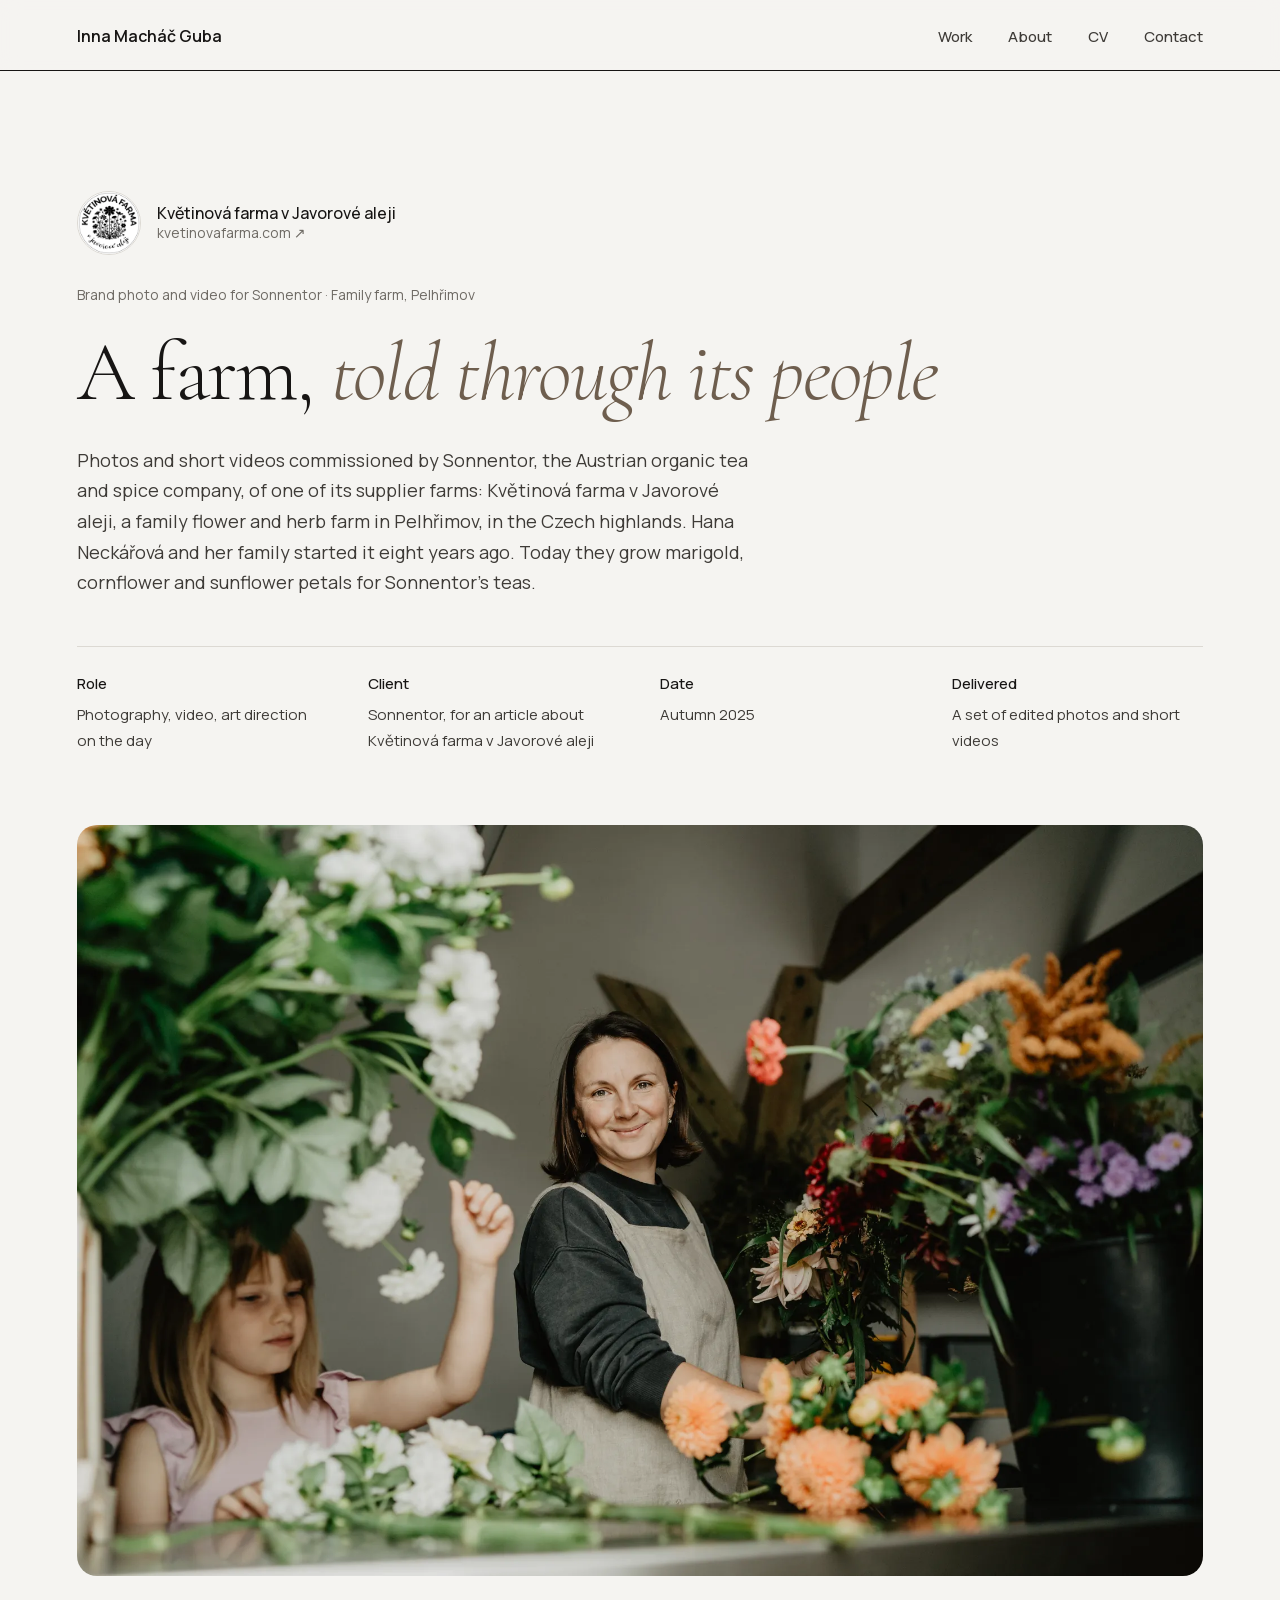
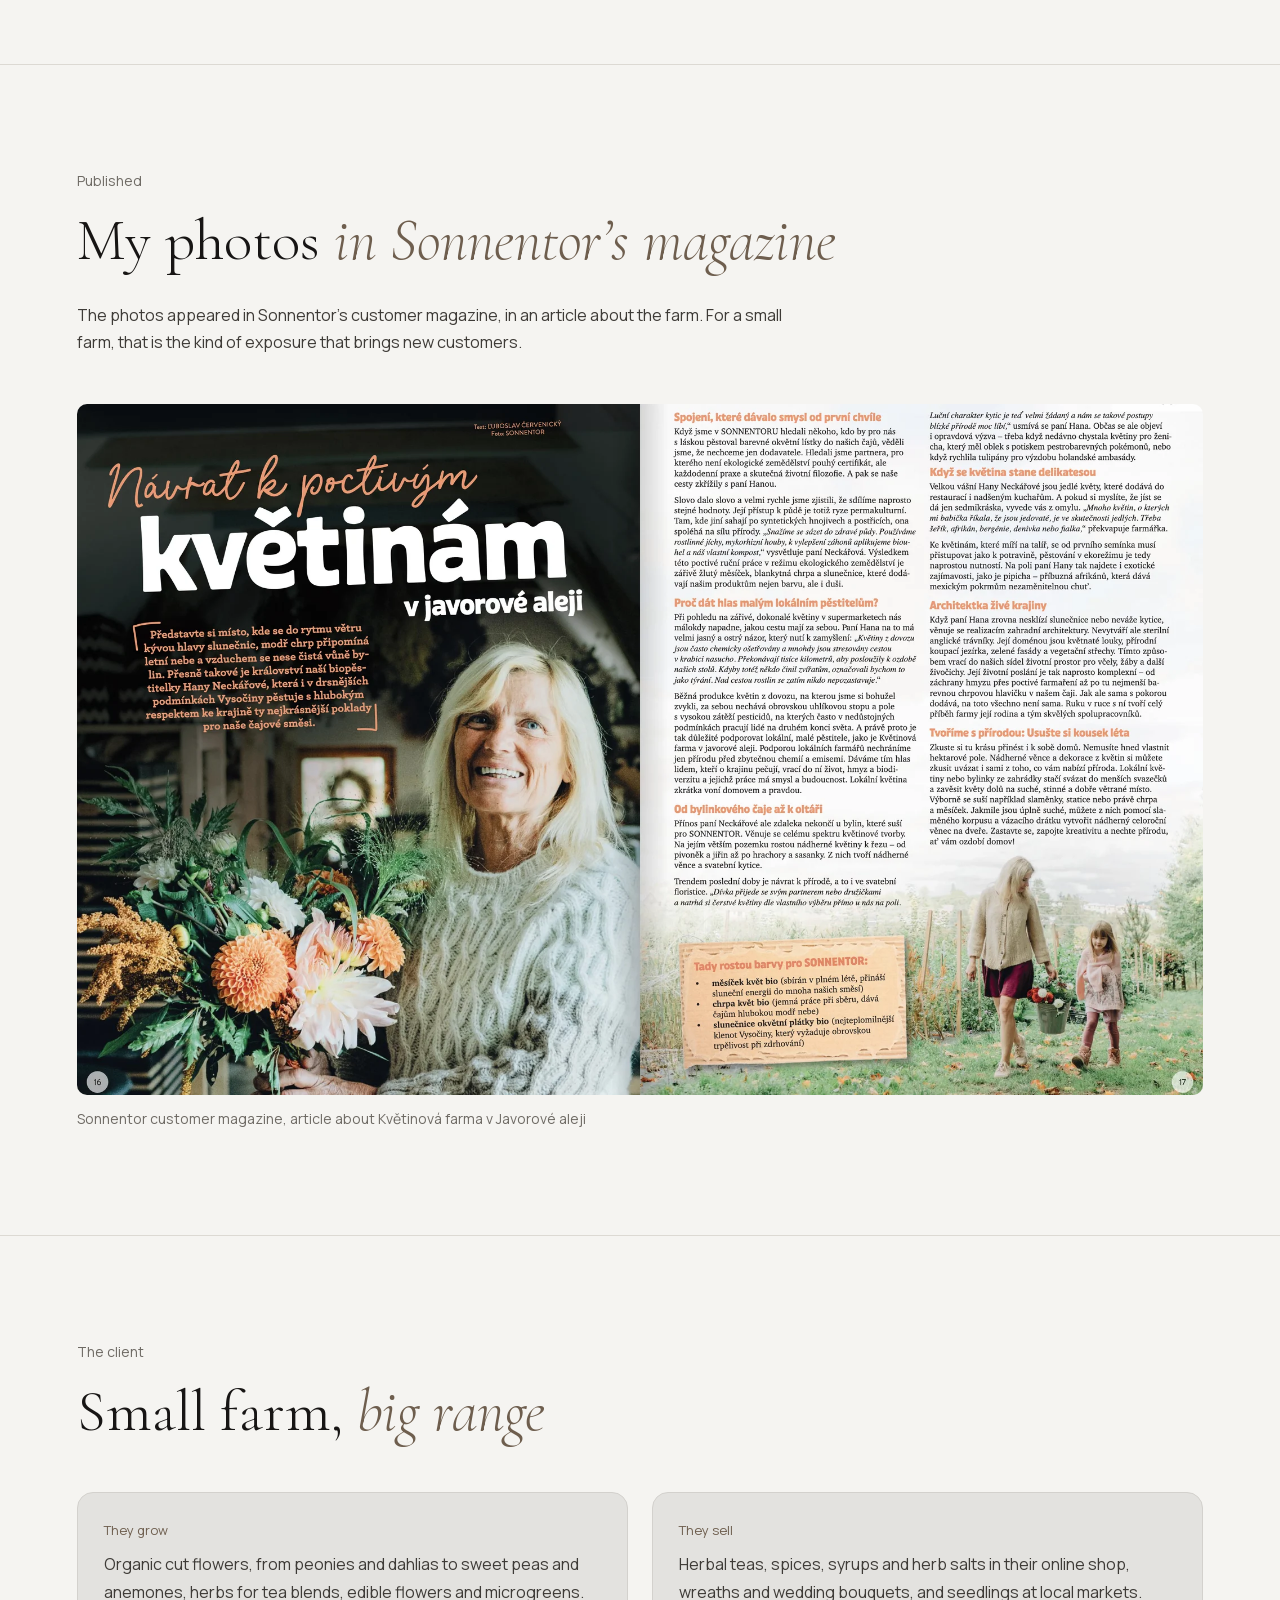
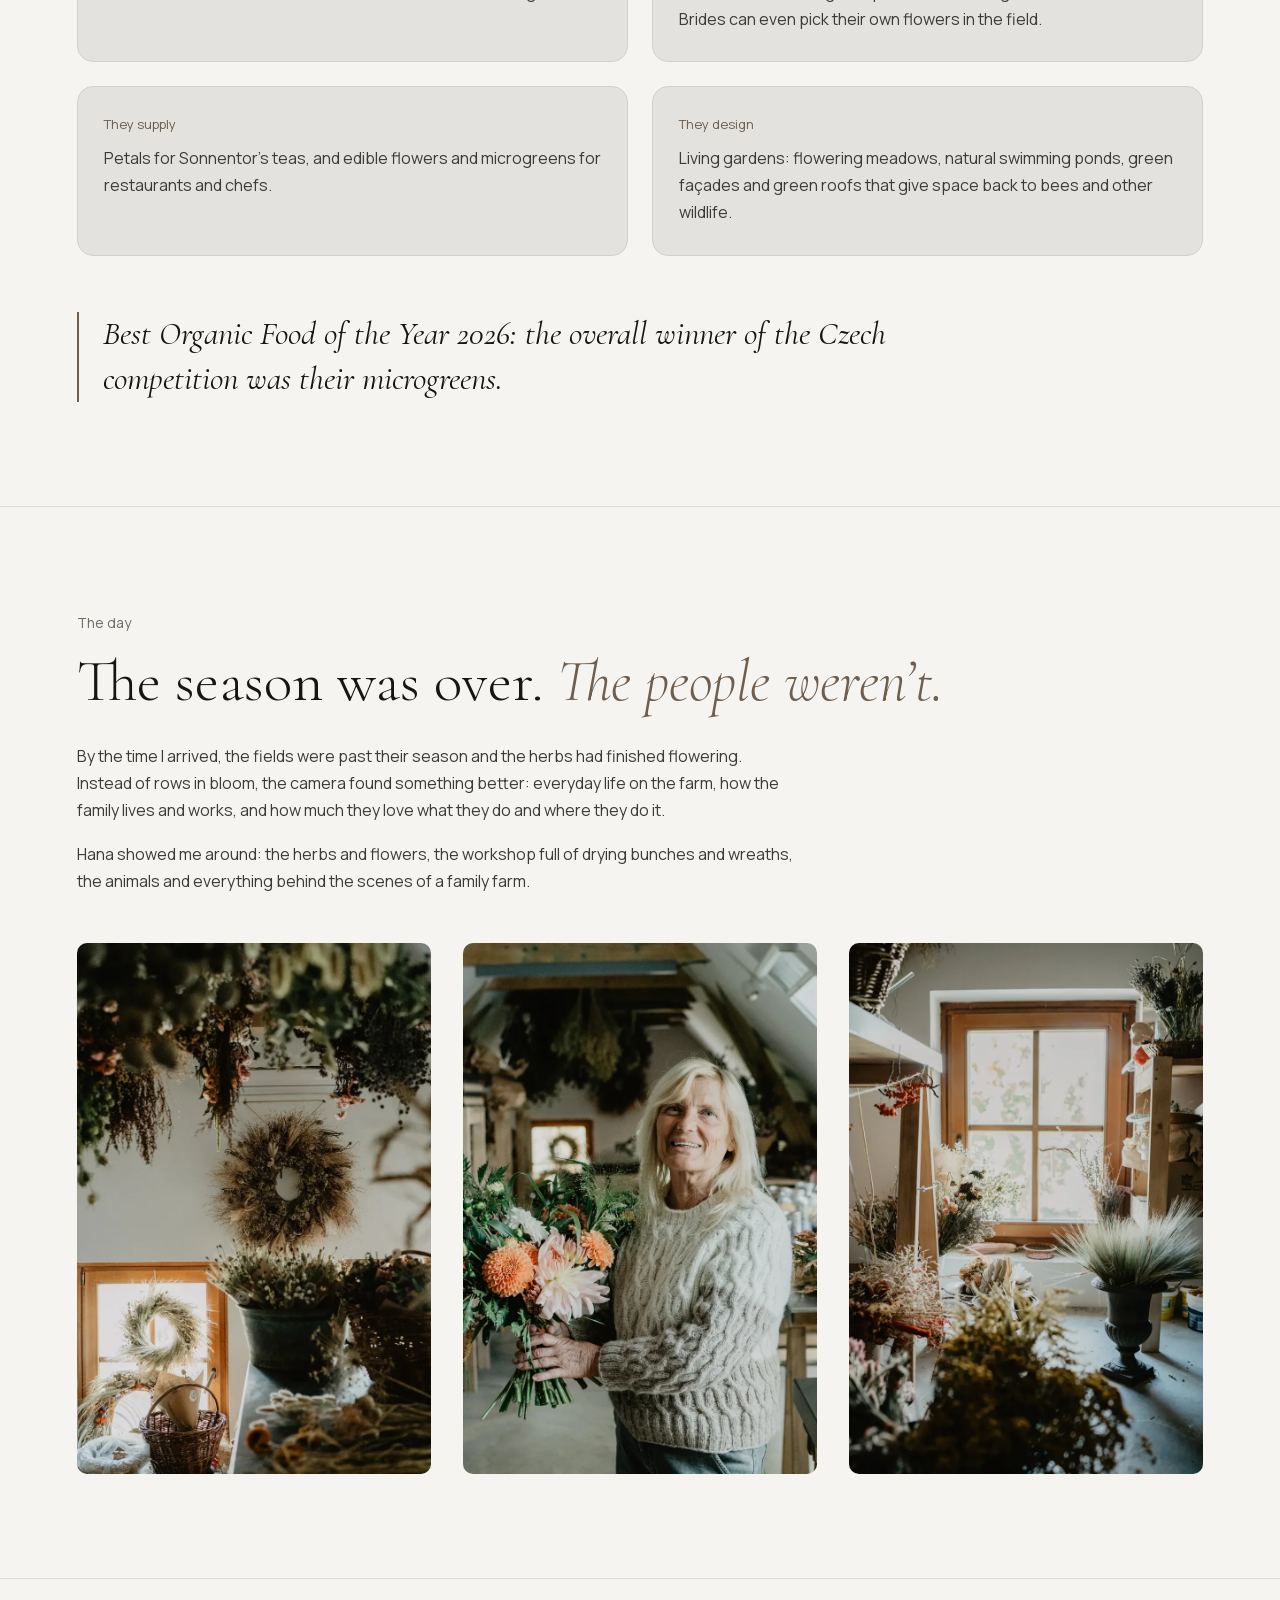
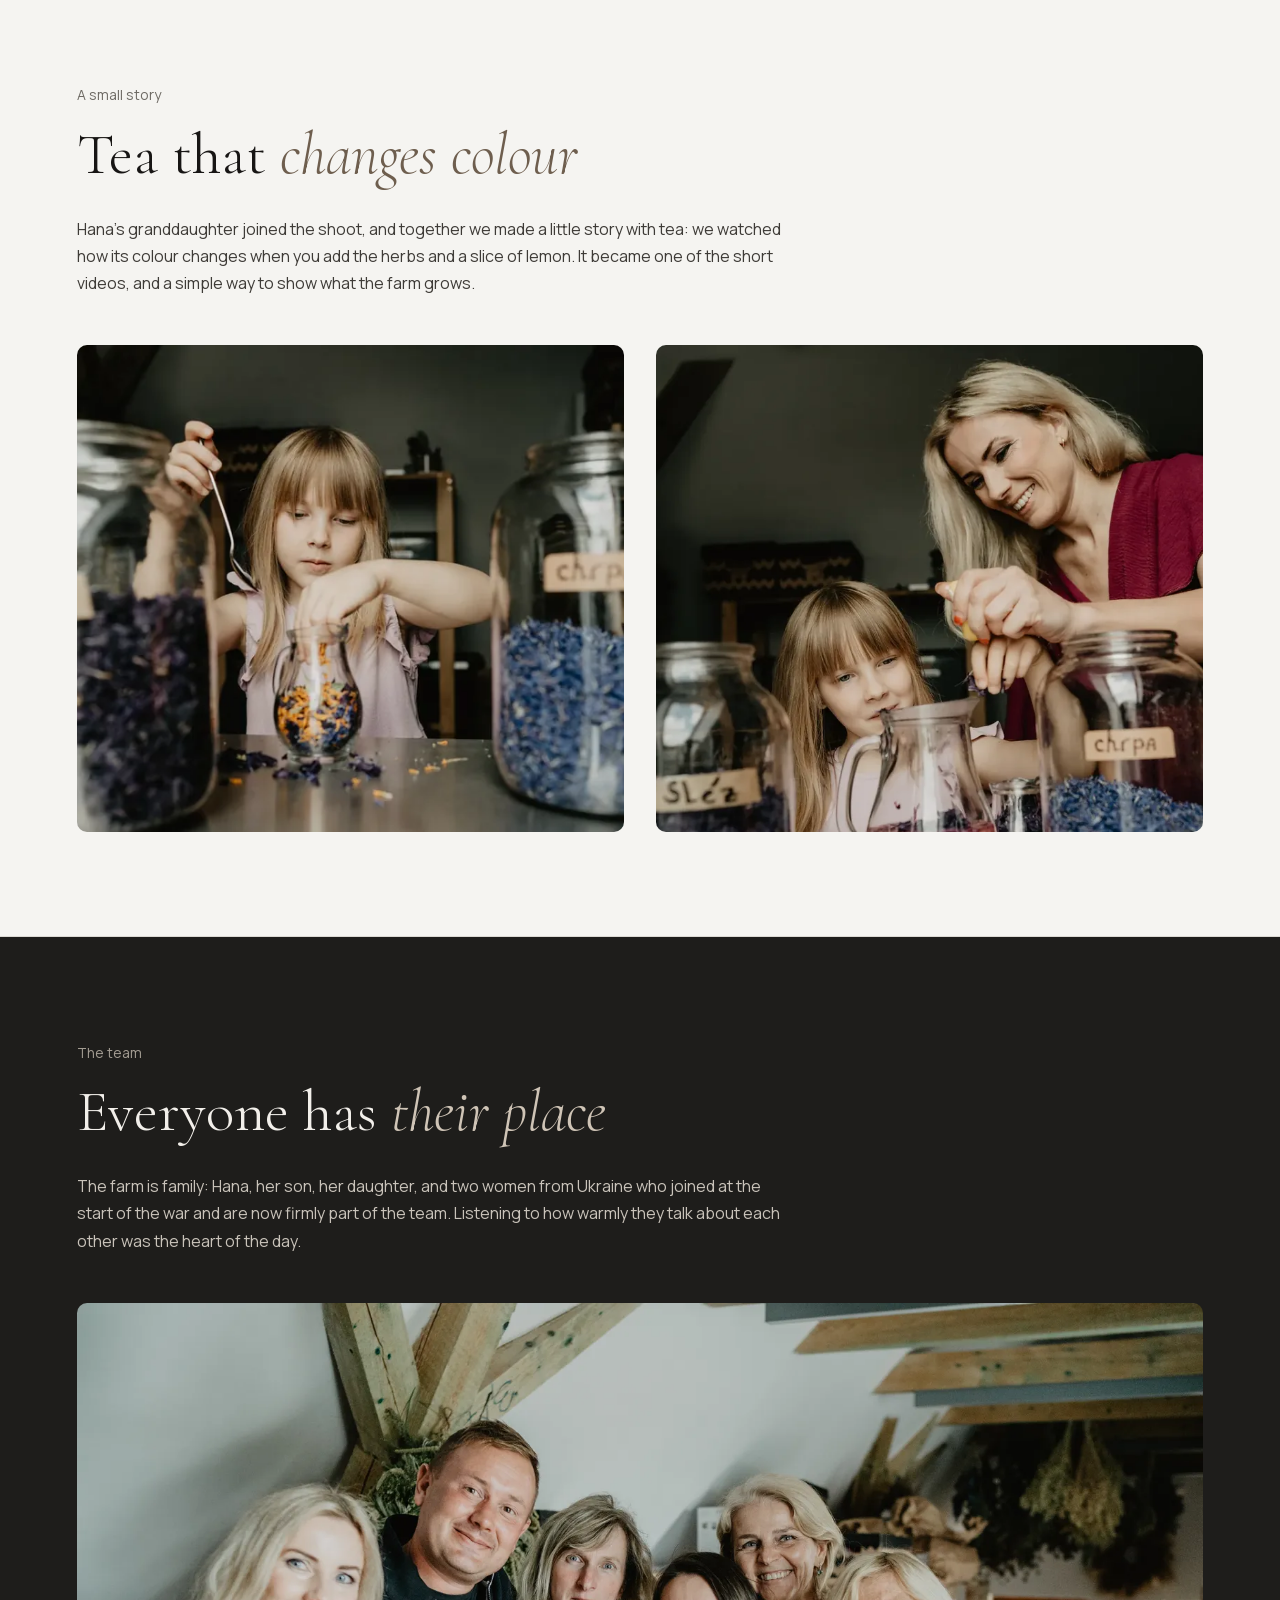
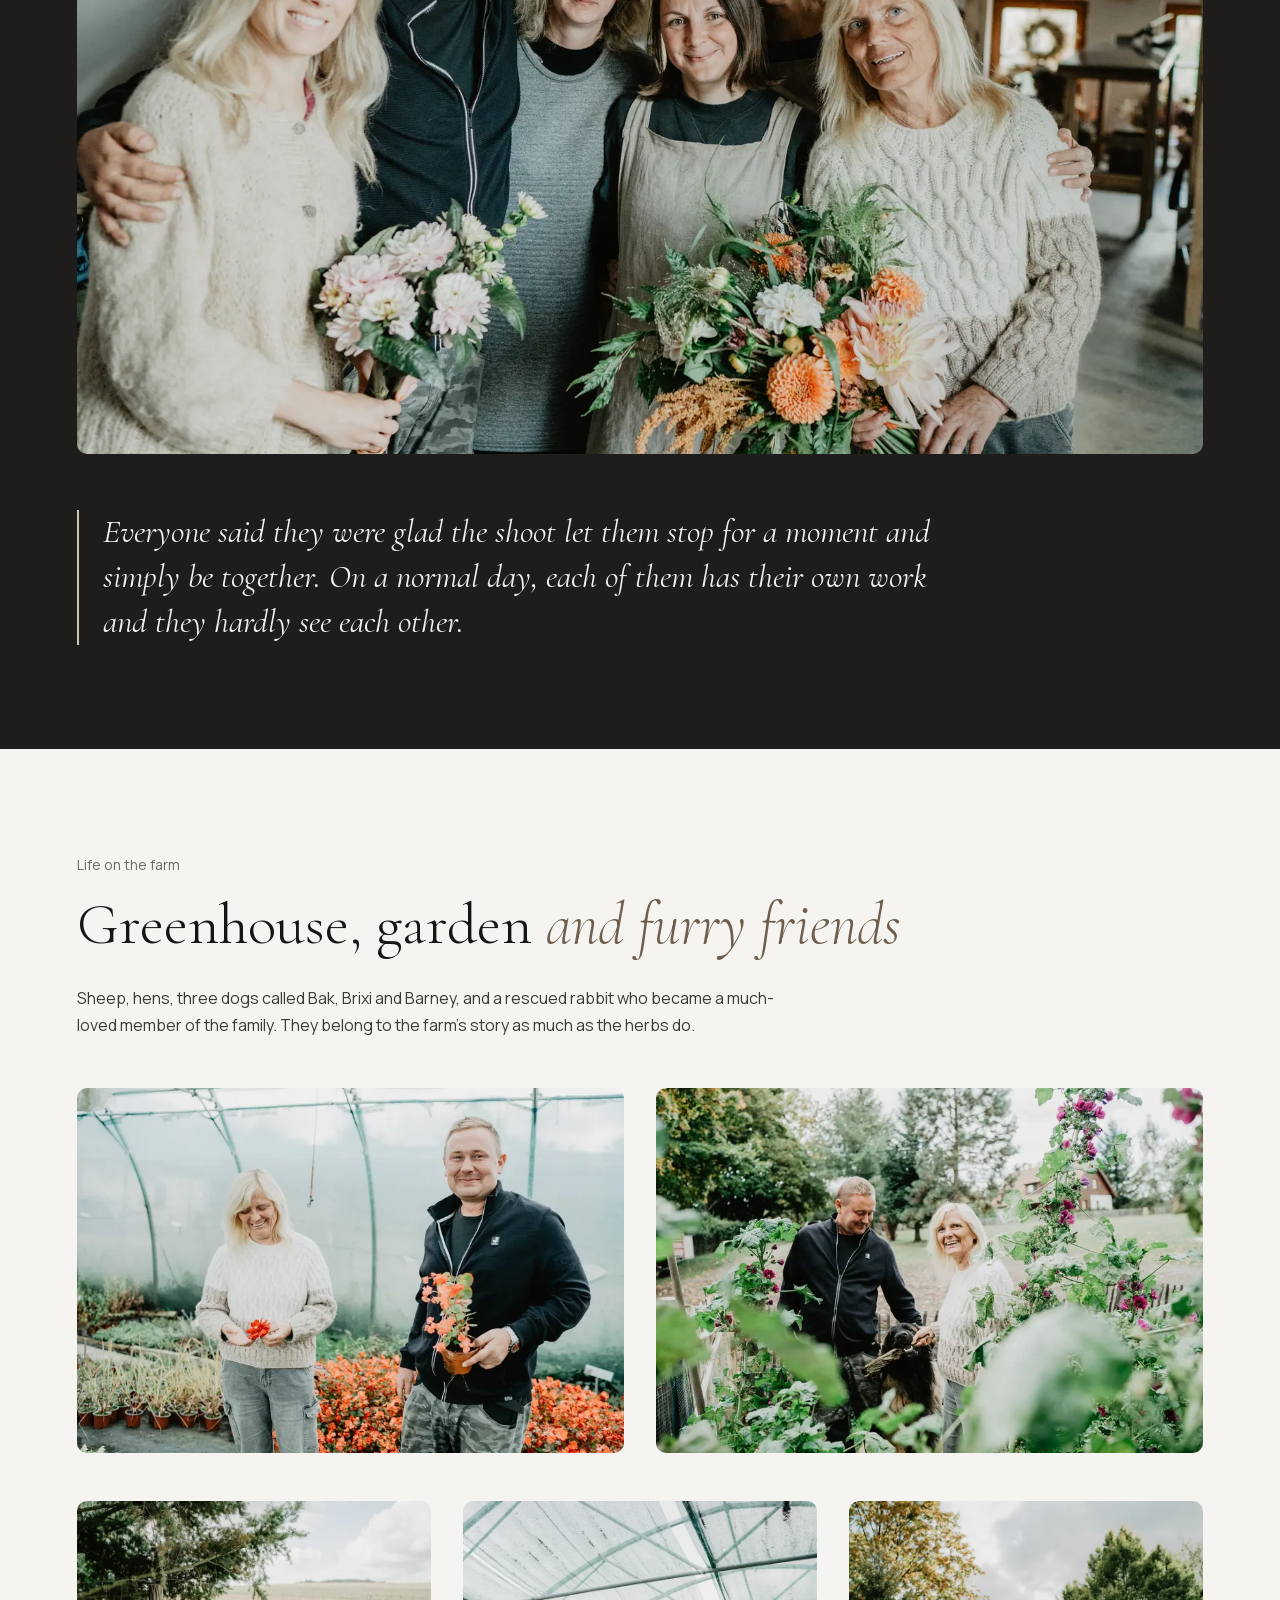
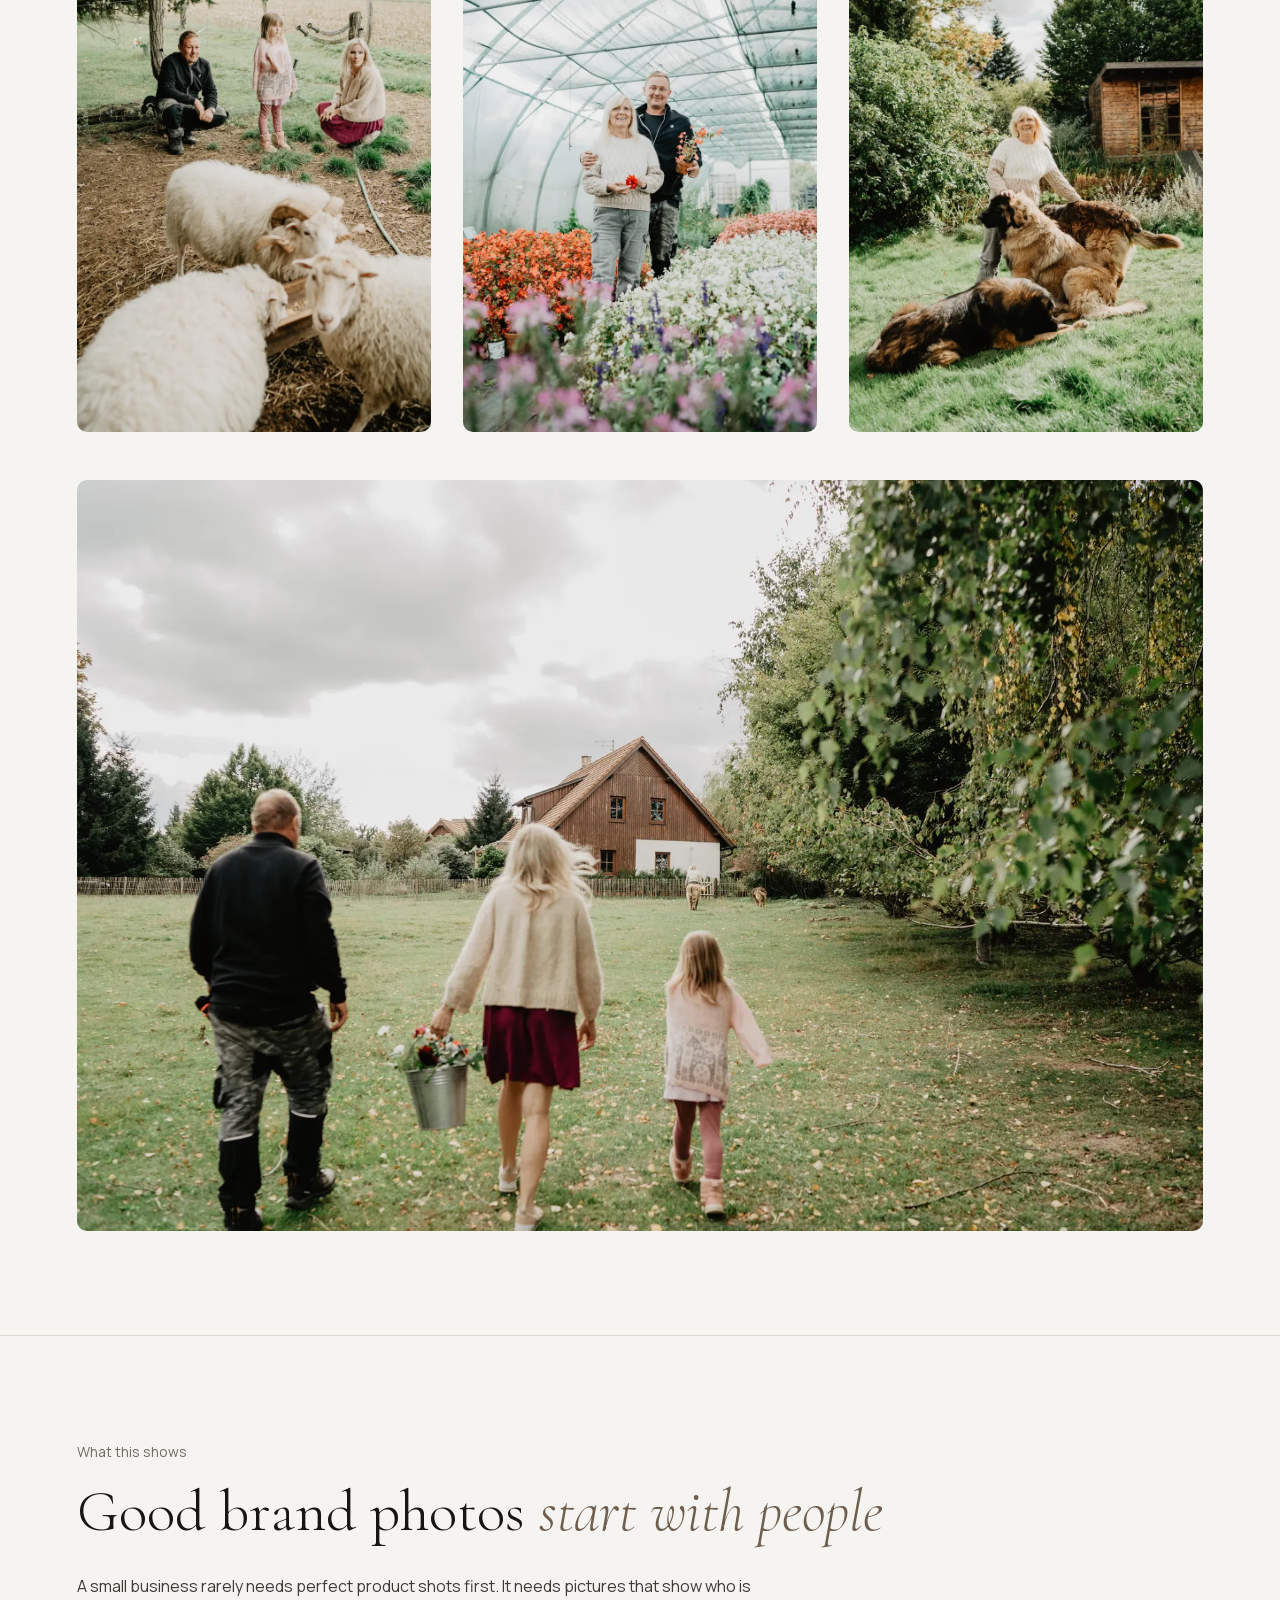
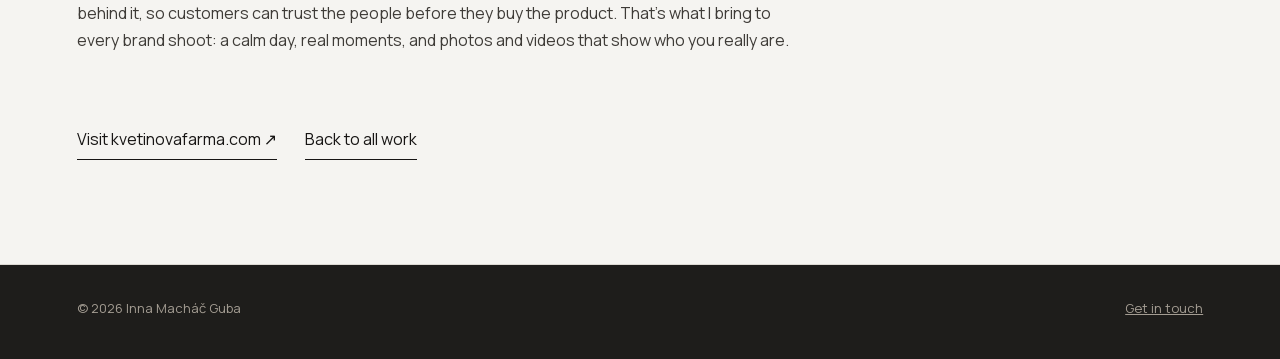
==== commit e31cbb3b: "Portfolio for all disciplines: graphic design, photo, video, web Hero with portrait, five discipline" ====
--- a/work/herb-farm.html
+++ b/work/herb-farm.html
@@ -17,14 +17,14 @@
 <meta property="og:image:height" content="630">
 <meta property="og:site_name" content="Inna Guba Design">
 <meta name="twitter:card" content="summary_large_image">
-<meta name="theme-color" content="#F2F3F0">
+<meta name="theme-color" content="#F5F4F1">
 <link rel="preload" href="../assets/fonts/cormorant-garamond-normal-latin.woff2" as="font" type="font/woff2" crossorigin>
-<link rel="icon" href="../assets/img/favicon.svg" type="image/svg+xml">
-<link rel="icon" href="../assets/img/favicon-32.png" sizes="32x32" type="image/png">
+<link rel="icon" href="../assets/img/favicon.svg?v=3" type="image/svg+xml">
+<link rel="icon" href="../assets/img/favicon-32.png?v=3" sizes="32x32" type="image/png">
 <link rel="apple-touch-icon" href="../assets/img/apple-touch-icon.png">
 <link rel="stylesheet" href="../assets/css/main.css?v=42">
 <link rel="stylesheet" href="../assets/css/case.css?v=21">
-<link rel="stylesheet" href="../assets/css/portfolio.css?v=1">
+<link rel="stylesheet" href="../assets/css/portfolio.css?v=11">
 <script>document.documentElement.classList.add('js')</script>
 <script type="application/ld+json">{"@context":"https://schema.org","@graph":[{"@type":"CreativeWork","@id":"https://design.innaguba.com/work/herb-farm.html#work","name":"A farm, told through its people","headline":"A farm, told through its people","description":"Brand photos and short videos commissioned by Sonnentor, the Austrian organic tea and spice company, of a family herb farm in Pelhřimov that grows for it: the people, the workshop, the animals and everyday life.","url":"https://design.innaguba.com/work/herb-farm.html","image":"https://design.innaguba.com/assets/img/og/herb-farm.jpg","inLanguage":"en","author":{"@type":"Person","@id":"https://design.innaguba.com/#inna","name":"Inna Macháč Guba","url":"https://design.innaguba.com/"},"publisher":{"@type":"ProfessionalService","@id":"https://design.innaguba.com/#studio","name":"Inna Guba Design"},"isPartOf":{"@id":"https://design.innaguba.com/#site"}},{"@type":"BreadcrumbList","itemListElement":[{"@type":"ListItem","position":1,"name":"Projects","item":"https://design.innaguba.com/#work"},{"@type":"ListItem","position":2,"name":"A farm, told through its people","item":"https://design.innaguba.com/work/herb-farm.html"}]}]}</script>
 </head>
@@ -38,7 +38,7 @@
     <nav id="site-nav" aria-label="Main">
       <a href="../#work">Work</a>
       <a href="../#about">About</a>
-      <a href="../cv/Inna_Machac_Guba_CV_UIUX.pdf" target="_blank" rel="noopener">CV</a>
+      <a href="../cv/Inna_Machac_Guba_CV.pdf" target="_blank" rel="noopener">CV</a>
       <a href="../#contact">Contact</a>
     </nav>
   </div>
--- a/assets/css/portfolio.css
+++ b/assets/css/portfolio.css
@@ -1,56 +1,120 @@
 /* portfolio.innaguba.com — the job portfolio. Builds on main.css (same type, colours and rhythm as design.innaguba.com);
-   only what the hiring version needs is added here: one featured case study, a quiet grid of the rest, flat cards, no sales blocks. */
+   everything I do gets equal weight: disciplines, one filterable grid of projects, photography band, about, contact. */
+
+/* Neutral palette: warm grey paper, near-black band, one quiet taupe accent; overrides the green of main.css and matches the CV */
+:root{
+  --paper:#F5F4F1; --sand:#ECEAE5; --night:#1E1D1B; --ink:#171514; --body:#3E3B37; --mute:#6E6A64; --line:#DCD9D3;
+  --walnut:#6E5E4E; --logo-accent:#6E5E4E; --cream:#F2EFEA; --gold:#CFC4B6; --frame:#ECEAE6; --frame-line:#DEDBD5;
+  --sand-line:#D6D2CB; --night-line:#3A3835; --night-mute:#A39C92; --night-text:#C9C3BA; --head-bg:rgba(245,244,241,.92); --shadow:30,29,27;
+}
 
 .hero h1{max-width:1100px;font-size:clamp(50px,8vw,104px)}
 .hero-actions{display:flex;flex-direction:column;align-items:center;gap:18px}
 .hero-actions .btn{width:290px;text-align:center}
 
-.kind{font-size:14px;color:var(--mute)}
-.card-links{display:flex;flex-wrap:wrap;gap:12px 28px;align-items:baseline}
-.card-links .live{font-size:15px;color:var(--ink);text-decoration:underline;text-decoration-color:var(--line);text-underline-offset:4px;white-space:nowrap}
+/* What I do: five disciplines on one line, numbered, hairline on top */
+.disc{list-style:none;display:grid;grid-template-columns:repeat(5,minmax(0,1fr));gap:clamp(20px,2.4vw,32px);margin:40px 0 0;padding:0}
+.disc li{padding-top:18px;border-top:1px solid var(--line)}
+.disc h3{margin:0 0 8px;font-family:var(--serif);font-weight:400;font-size:26px;line-height:1.15;color:var(--ink)}
+.disc p{font-size:15px}
+.ai-line{margin-top:40px;padding:18px 22px;background:var(--frame);border-left:2px solid var(--walnut);font-size:16px}
+.ai-line b{font-weight:500;color:var(--ink)}
 
-/* Featured case study: image and text side by side, hairlines instead of a coloured card */
-.feature{display:grid;grid-template-columns:minmax(0,7fr) minmax(0,5fr);gap:clamp(28px,5vw,72px);align-items:center;padding-bottom:clamp(48px,6vw,72px);border-bottom:1px solid var(--line)}
-.feature-img{display:block}
-.feature-text{display:flex;flex-direction:column;gap:18px}
-.feature-title,.card-title{font-family:var(--serif);font-weight:300;line-height:1.1;letter-spacing:-.01em;color:var(--ink)}
-.feature-title{font-size:clamp(34px,3.4vw,50px)}
-.feature-title em,.card-title em{color:var(--walnut)}
-.feature-facts{display:grid;grid-template-columns:auto minmax(0,1fr);gap:8px 24px;margin:4px 0 0;padding-top:18px;border-top:1px solid var(--line);font-size:15px}
-.feature-facts dt{color:var(--mute)}
-.feature-facts dd{margin:0;color:var(--ink)}
+/* Filters */
+.work-head{flex-wrap:wrap;gap:16px 32px}
+.filters{display:flex;flex-wrap:wrap;gap:8px}
+.filters button{font:inherit;font-size:14px;padding:8px 16px;border:1px solid var(--line);background:none;color:var(--ink);cursor:pointer;transition:border-color .2s ease,background .2s ease,color .2s ease}
+.filters button:hover{border-color:var(--ink)}
+.filters button.on{background:var(--ink);border-color:var(--ink);color:var(--paper)}
 
-/* The rest of the web work: three equal columns */
-.work-grid{display:grid;grid-template-columns:repeat(3,minmax(0,1fr));gap:clamp(28px,3vw,40px);margin-top:clamp(48px,6vw,72px)}
-.card{display:flex;flex-direction:column;gap:12px}
-.card-img{display:block;margin-bottom:8px;padding:clamp(12px,1.6vw,20px);background:var(--frame)}
-.card-title{font-size:clamp(28px,2.4vw,34px)}
-.card p:not(.kind){font-size:16px}
-.card .card-links{margin-top:auto;padding-top:6px}
+/* Project grid: every project the same size, whatever the discipline */
+.pgrid{display:grid;grid-template-columns:repeat(2,minmax(0,1fr));gap:clamp(44px,5vw,64px) clamp(28px,3vw,40px)}
+.pcard{display:flex;flex-direction:column;gap:10px;text-decoration:none;color:var(--body)}
+.pcard[hidden]{display:none}
+.pmedia{display:block;aspect-ratio:3/2;overflow:hidden;margin-bottom:8px;background:var(--frame)}
+.pmedia img,.pmedia video{width:100%;height:100%;object-fit:cover;display:block;transition:transform .6s ease}
+.pmedia.frame{padding:clamp(14px,2vw,26px)}
+.pmedia.frame img{object-fit:contain}
+.pcard:hover .pmedia img,.pcard:hover .pmedia video{transform:scale(1.02)}
+.tags{font-size:14px;color:var(--mute)}
+.ptitle{font-family:var(--serif);font-weight:300;font-size:clamp(28px,2.6vw,36px);line-height:1.12;letter-spacing:-.01em;color:var(--ink)}
+.ptitle em{color:var(--walnut)}
+.pdesc{font-size:16px;max-width:520px}
 
-/* Brand and photography: smaller, image first, one line each */
-.brand-grid{display:grid;grid-template-columns:repeat(4,minmax(0,1fr));gap:clamp(20px,2.4vw,32px)}
-.mini{display:flex;flex-direction:column;gap:6px;text-decoration:none;color:var(--ink)}
-.mini img{width:100%;aspect-ratio:4/3;object-fit:cover;margin-bottom:8px}
-.mini-title{font-family:var(--serif);font-size:24px;line-height:1.2}
-.mini:hover .mini-title{color:var(--walnut)}
-
-/* Photography band: three of my own photos, the bridge between the two crafts */
+/* Photography band */
 .strip3{display:grid;grid-template-columns:repeat(3,minmax(0,1fr));gap:clamp(12px,1.6vw,20px);max-width:960px;margin:clamp(40px,5vw,56px) auto 0}
 .strip3 img{width:100%;aspect-ratio:2/3;object-fit:cover}
 .strip-text{max-width:620px;margin:32px auto 0;color:var(--night-text)}
 
+.about-lead{font-size:30px}
+.facts{grid-template-columns:minmax(0,1fr) minmax(0,2fr)}
 .site-foot .foot-bar{border-top:0;padding-top:32px}
 
-@media (max-width:900px){
-  .feature{grid-template-columns:1fr}
-  .work-grid{grid-template-columns:1fr}
-  .brand-grid{grid-template-columns:1fr 1fr}
+@media (max-width:1000px){
+  .disc{grid-template-columns:repeat(2,minmax(0,1fr))}
+}
+@media (max-width:760px){
+  .pgrid{grid-template-columns:1fr}
 }
 @media (max-width:640px){
   .hero-actions{align-self:stretch}
   .hero-actions .btn{width:100%;white-space:normal}
-  .brand-grid{grid-template-columns:1fr}
+  .disc{grid-template-columns:1fr}
   .strip3 img:nth-child(3){display:none}
   .strip3{grid-template-columns:1fr 1fr}
 }
+
+/* main.css zeroes this for the design site; here the grid is followed by the dark band and needs its air back */
+#work{padding-bottom:clamp(72px,9vw,110px)}
+.btn-night{margin-top:36px;background:none;color:var(--cream);border-color:var(--cream)}
+.btn-night:hover{background:var(--cream);color:var(--night)}
+.band-night .strip-text{margin-top:24px}
+
+/* ===== Type system, same as the CV =====
+   Two families only: Manrope for everything you read, Cormorant for display headings.
+   Italic appears twice: the hero accent and the dark band. One eyebrow style (CV section label) for every small label and button.
+   Scale: display / h2 / title 30 / body 16 / eyebrow 12. */
+@font-face{font-family:'Manrope';font-weight:300 800;font-display:swap;src:url(../fonts/manrope-latin.woff2) format('woff2')}
+@font-face{font-family:'Manrope';font-weight:300 800;font-display:swap;src:url(../fonts/manrope-latin-ext.woff2) format('woff2');unicode-range:U+0100-02BA,U+02BD-02C5,U+02C7-02CC,U+02CE-02D7,U+02DD-02FF}
+:root{--sans:'Manrope',system-ui,-apple-system,'Segoe UI',sans-serif}
+body{font-size:16px;line-height:1.7}
+
+/* the eyebrow */
+.label,.hero .label,.kind,.tags,.band-night .kicker,.contact .label,.btn,.filters button,.reviews-label{
+  font-family:var(--sans);font-size:12px;font-weight:600;letter-spacing:.14em;text-transform:uppercase;line-height:1.5}
+.label,.kind,.tags{color:var(--mute)}
+.hero .label{color:var(--walnut)}
+.contact .label{color:var(--walnut)}
+.btn{padding:17px 28px}
+.filters button{padding:9px 16px;letter-spacing:.12em}
+
+/* header: wordmark set like the CV name */
+.site-head .name{font-family:var(--sans);font-weight:600;font-size:16px;letter-spacing:0;text-transform:none;color:var(--ink)}
+.site-head nav a{font-size:15px;font-weight:500}
+
+/* display */
+.hero h1{font-weight:300;letter-spacing:-.015em}
+.h2{font-size:clamp(38px,4vw,52px);letter-spacing:-.01em}
+.ptitle{font-size:30px;line-height:1.15}
+.ptitle em{font-style:normal;color:inherit}
+.about-lead{font-family:var(--serif);font-weight:300;font-size:30px;line-height:1.3}
+.contact-mail{font-size:clamp(34px,4.4vw,52px)}
+
+/* text */
+.disc h3{font-family:var(--sans);font-weight:600;font-size:16px;line-height:1.4;margin:0 0 6px}
+.disc p,.pdesc,.ai-line,.hero-foot p{font-size:16px}
+.ai-line b{font-weight:600}
+.facts{font-size:15px}
+.contact-note,.strip-text{font-size:16px}
+.tags{margin-top:2px}
+
+/* Hero portrait: the same round photo as the CV header */
+.hero-top{display:grid;grid-template-columns:minmax(0,1fr) auto;gap:clamp(32px,5vw,72px);align-items:center}
+.hero-top h1{margin-top:28px}
+.hero-portrait{width:290px;height:auto;aspect-ratio:1;border-radius:50%;object-fit:cover}
+/* About: me at work instead of a second portrait */
+.about-photo.about-work{width:100%;max-width:300px;height:auto;aspect-ratio:2/3;border-radius:0;object-fit:cover}
+@media (max-width:900px){
+  .hero-top{grid-template-columns:1fr}
+  .hero-portrait{order:-1;width:140px}
+}
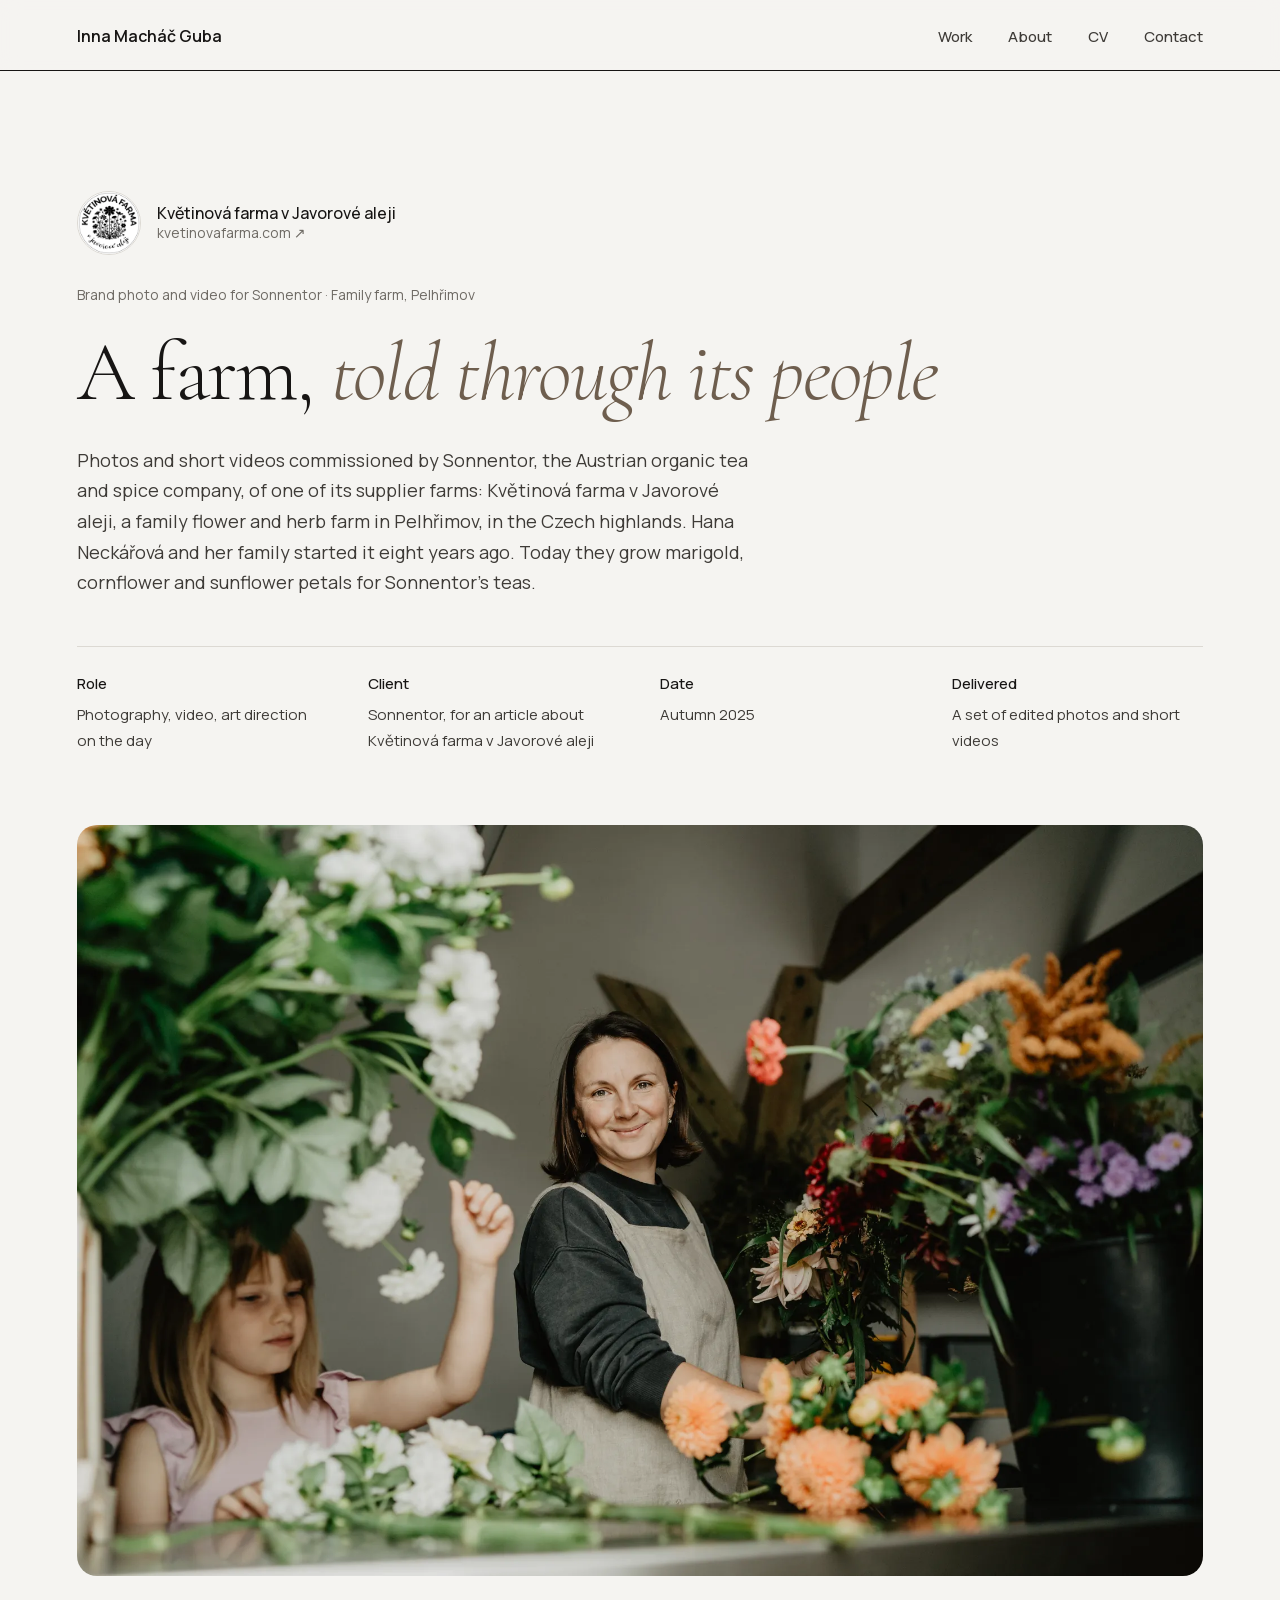
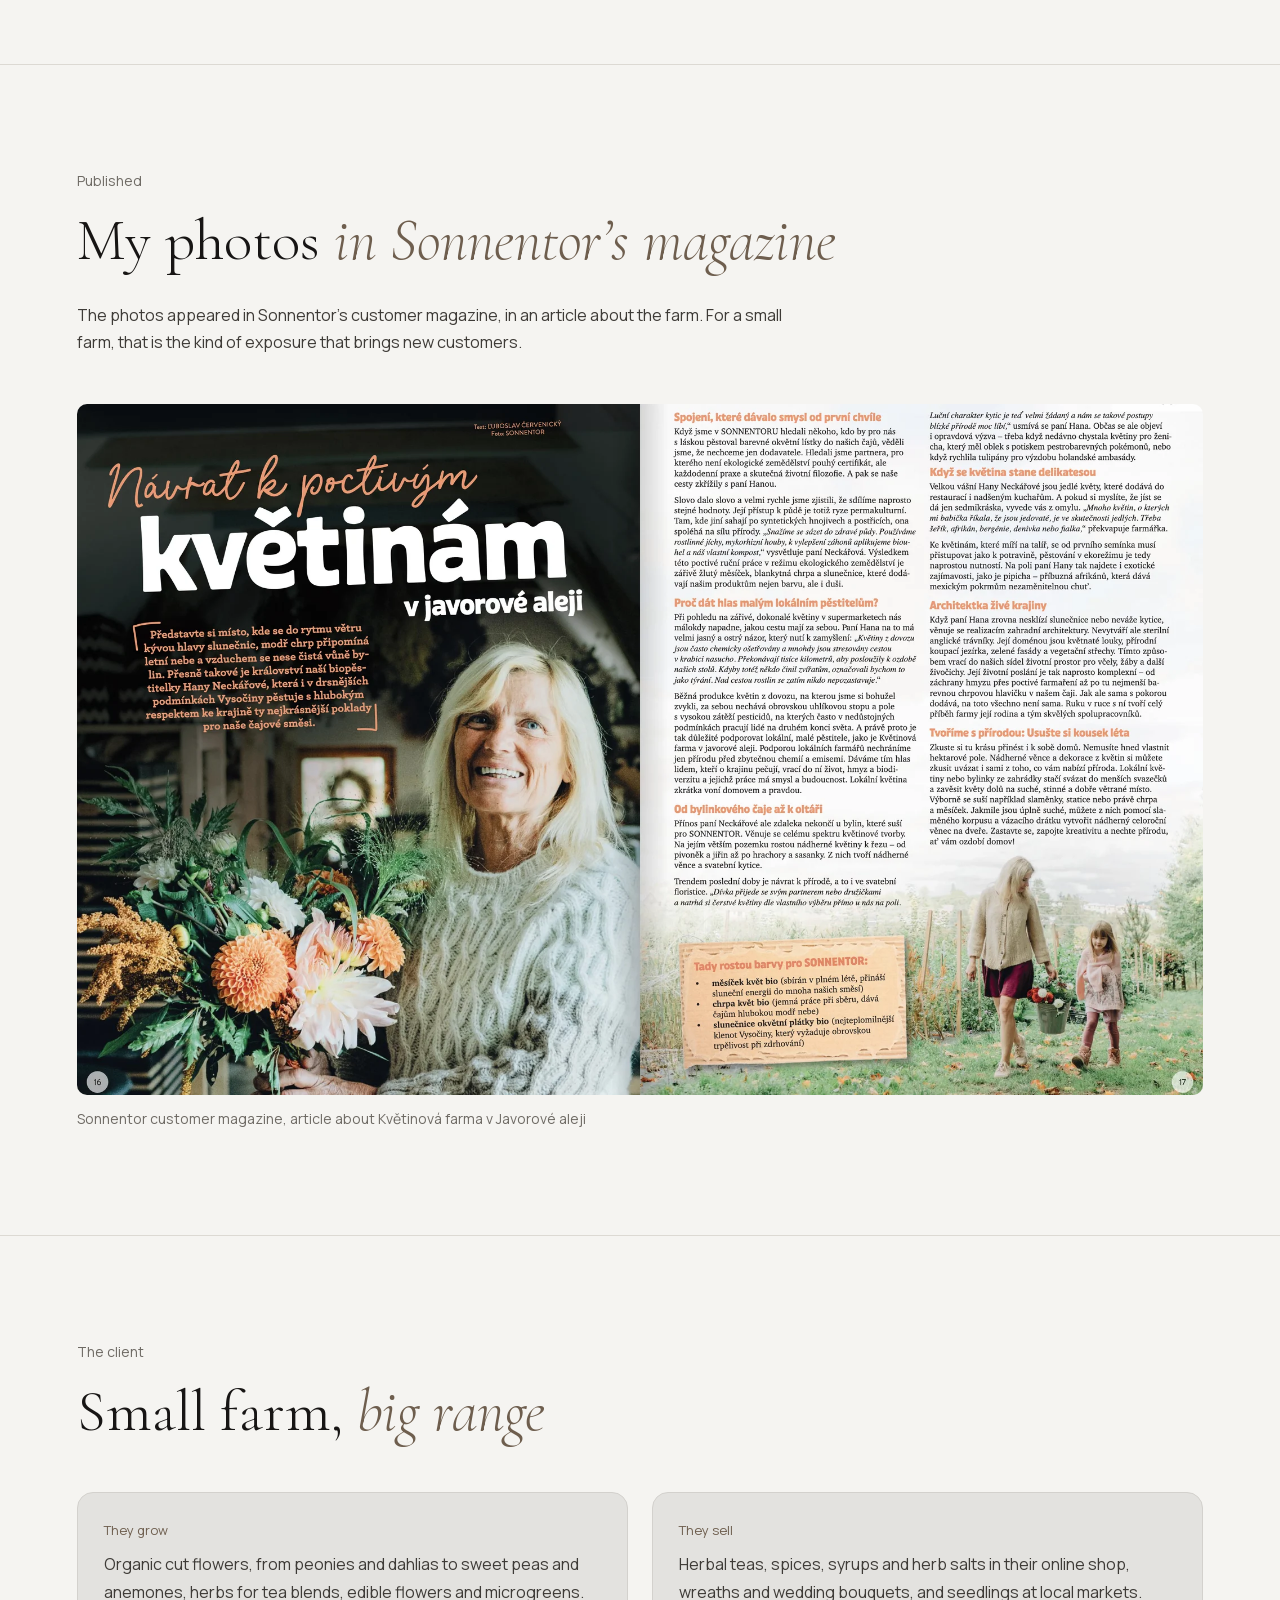
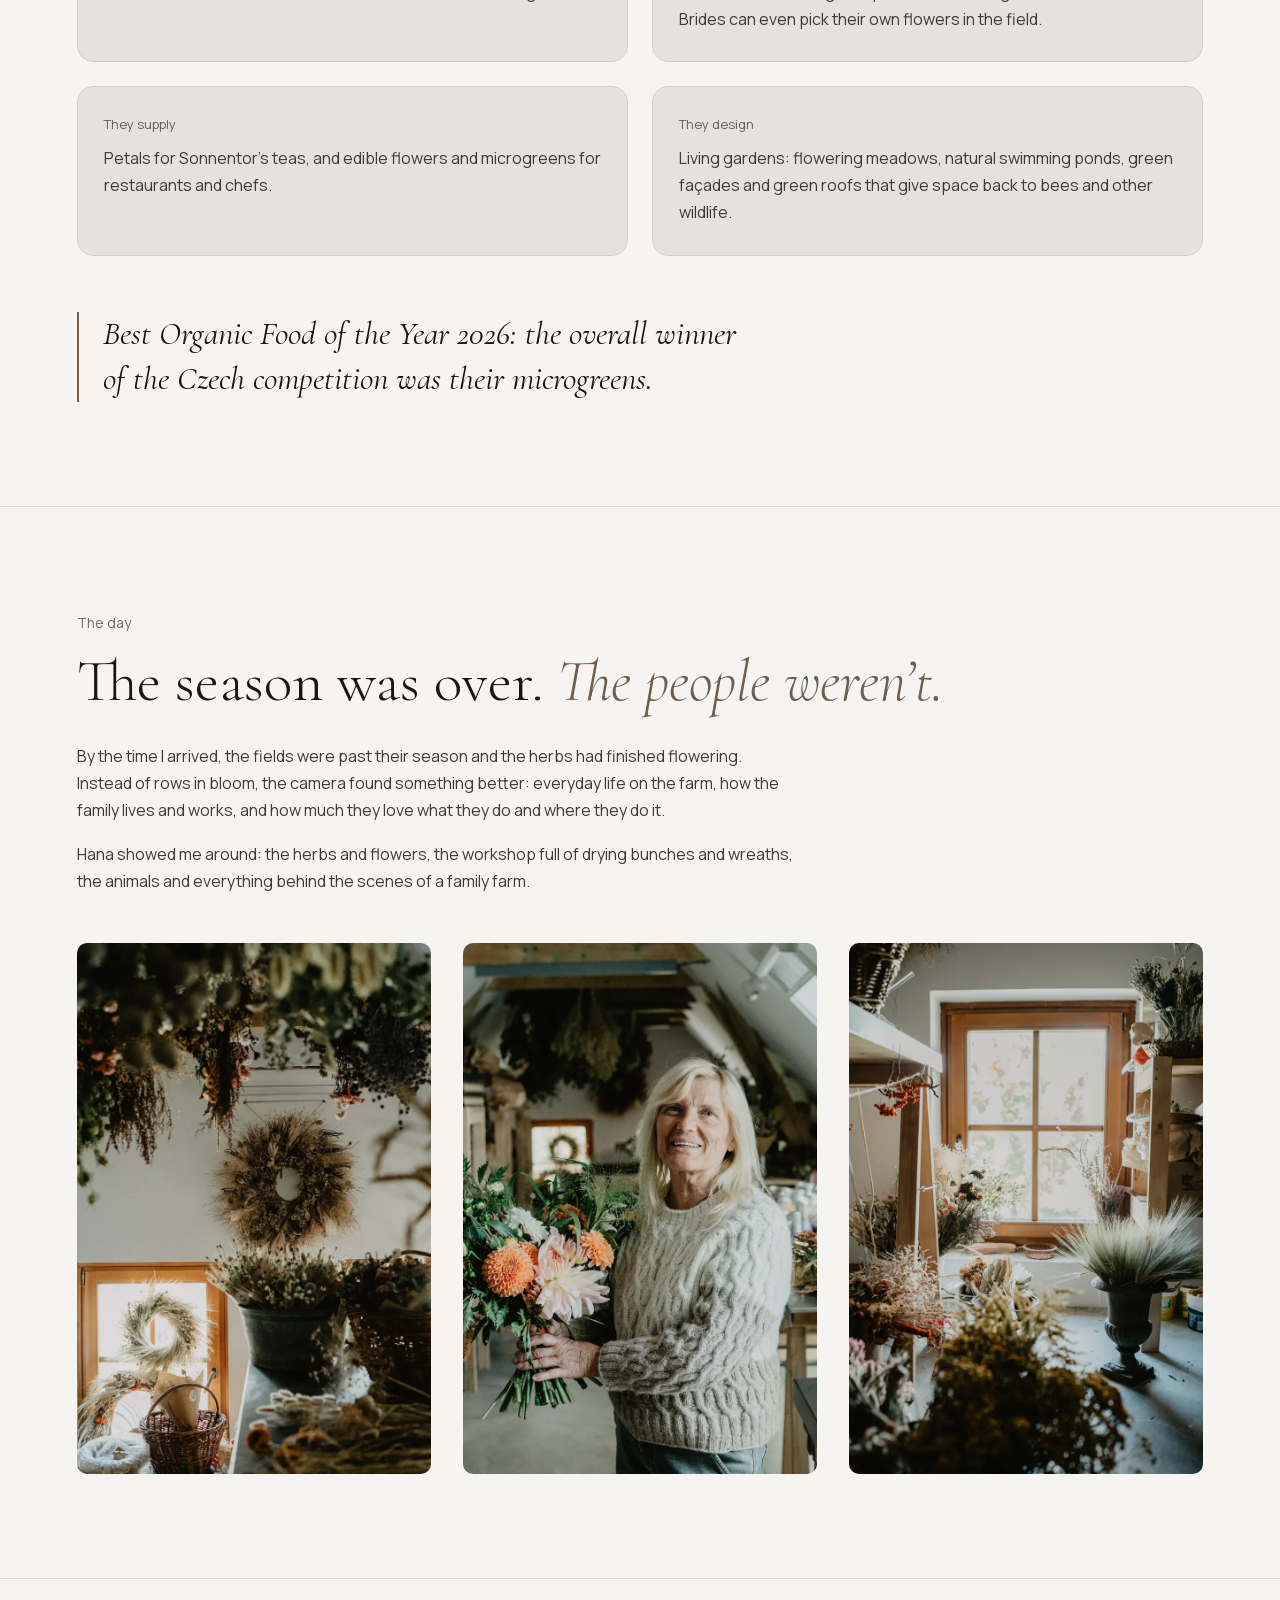
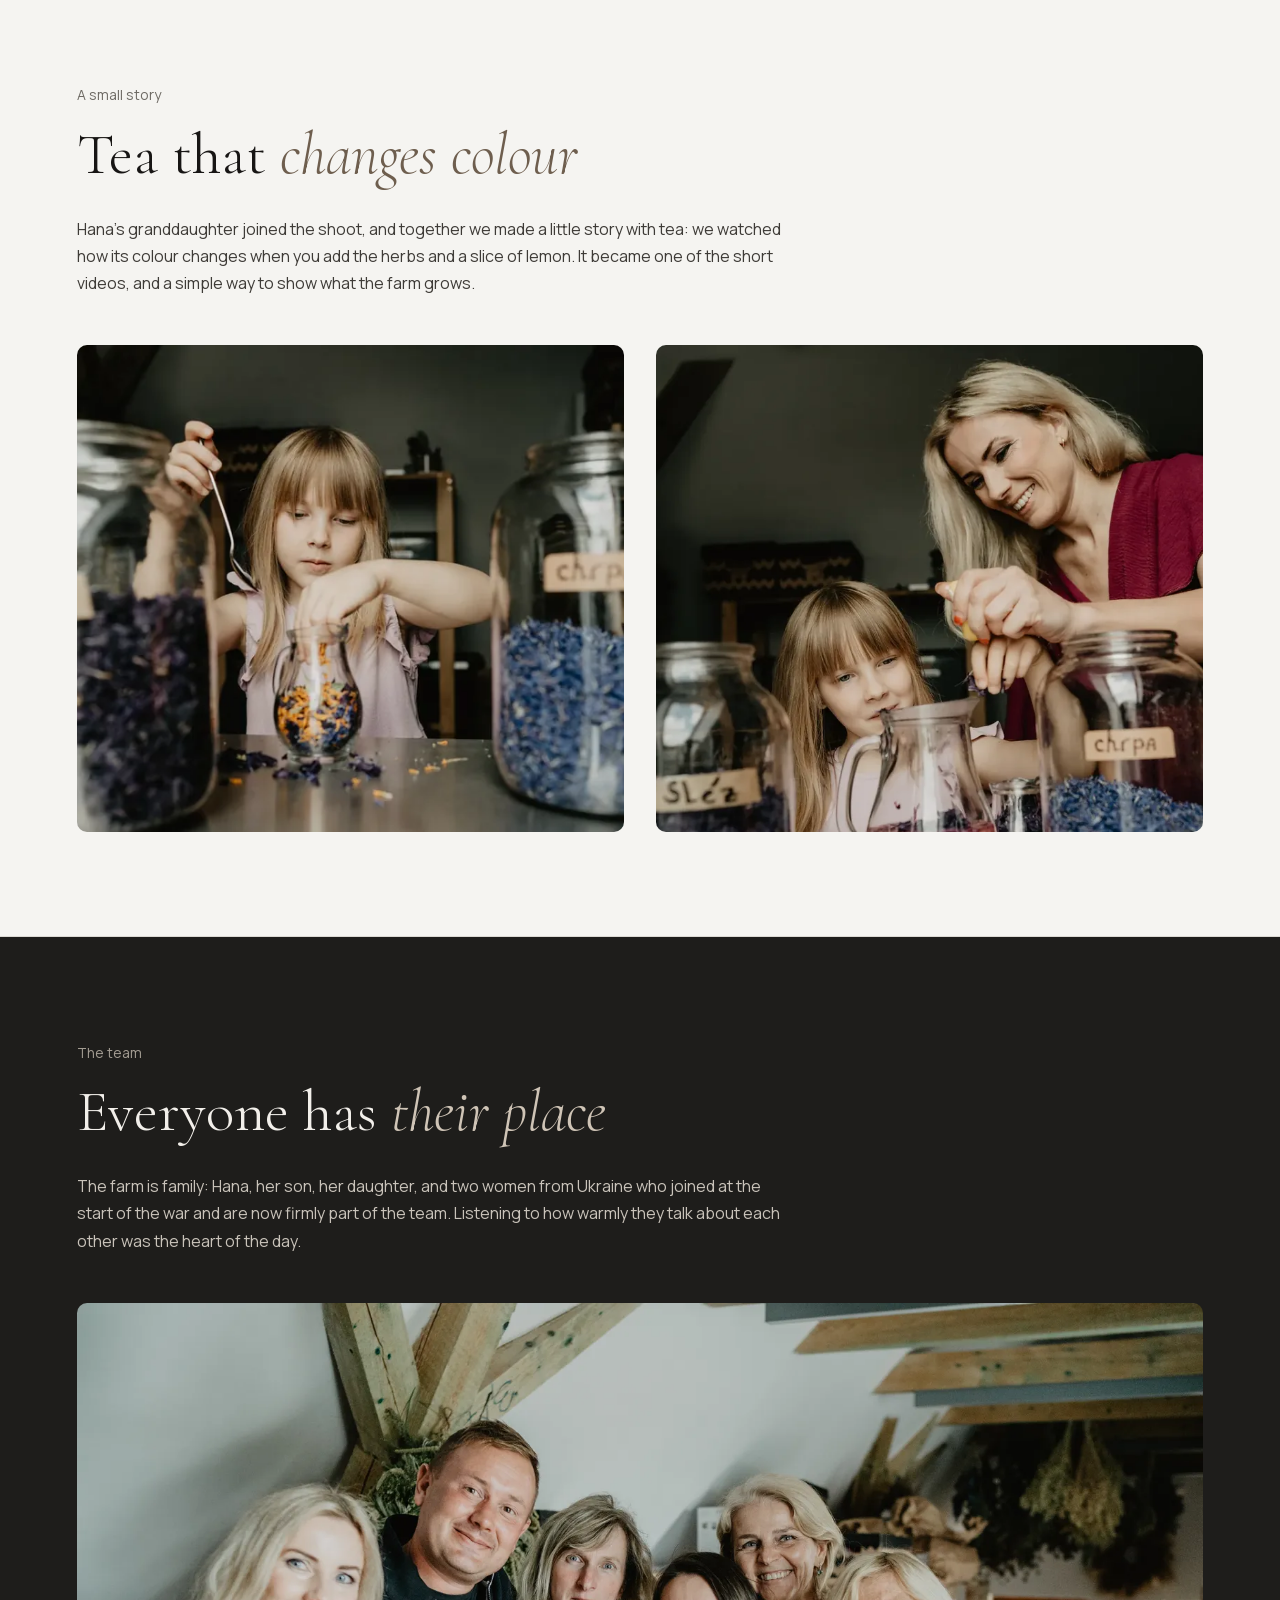
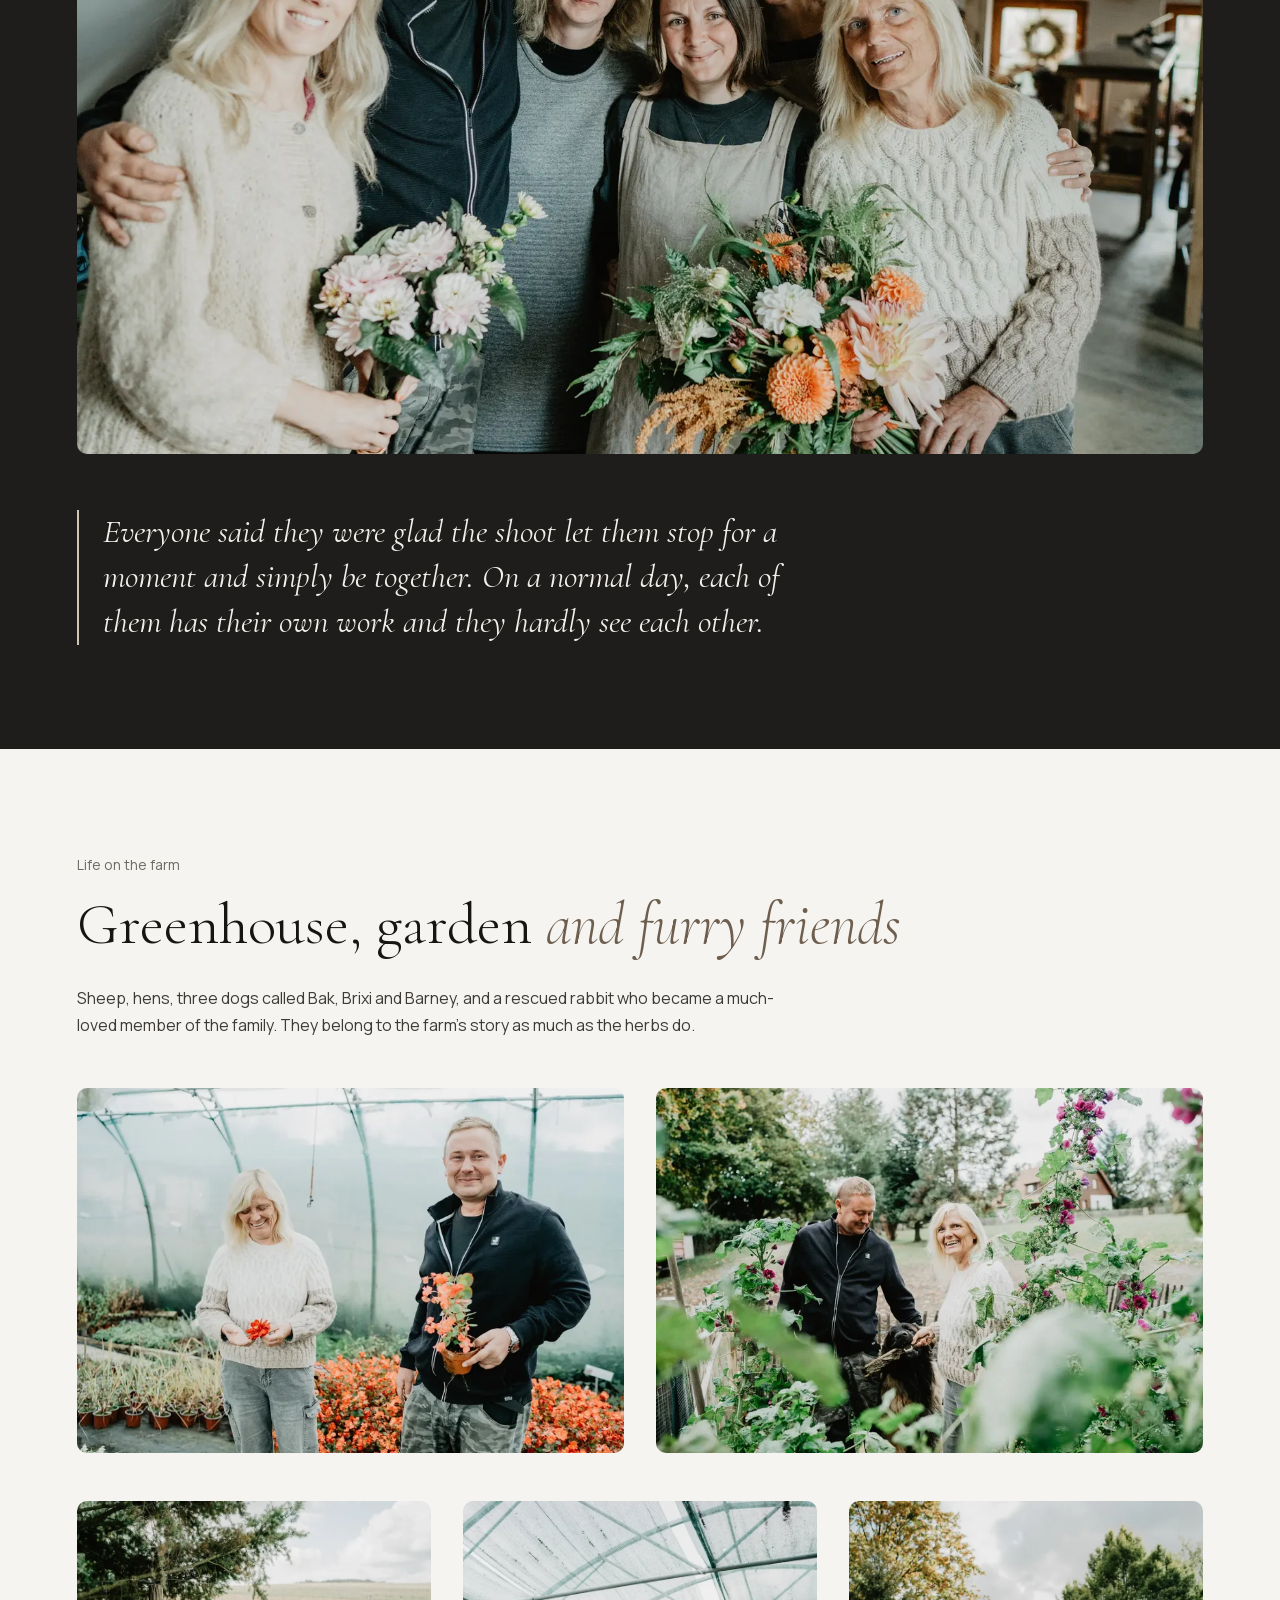
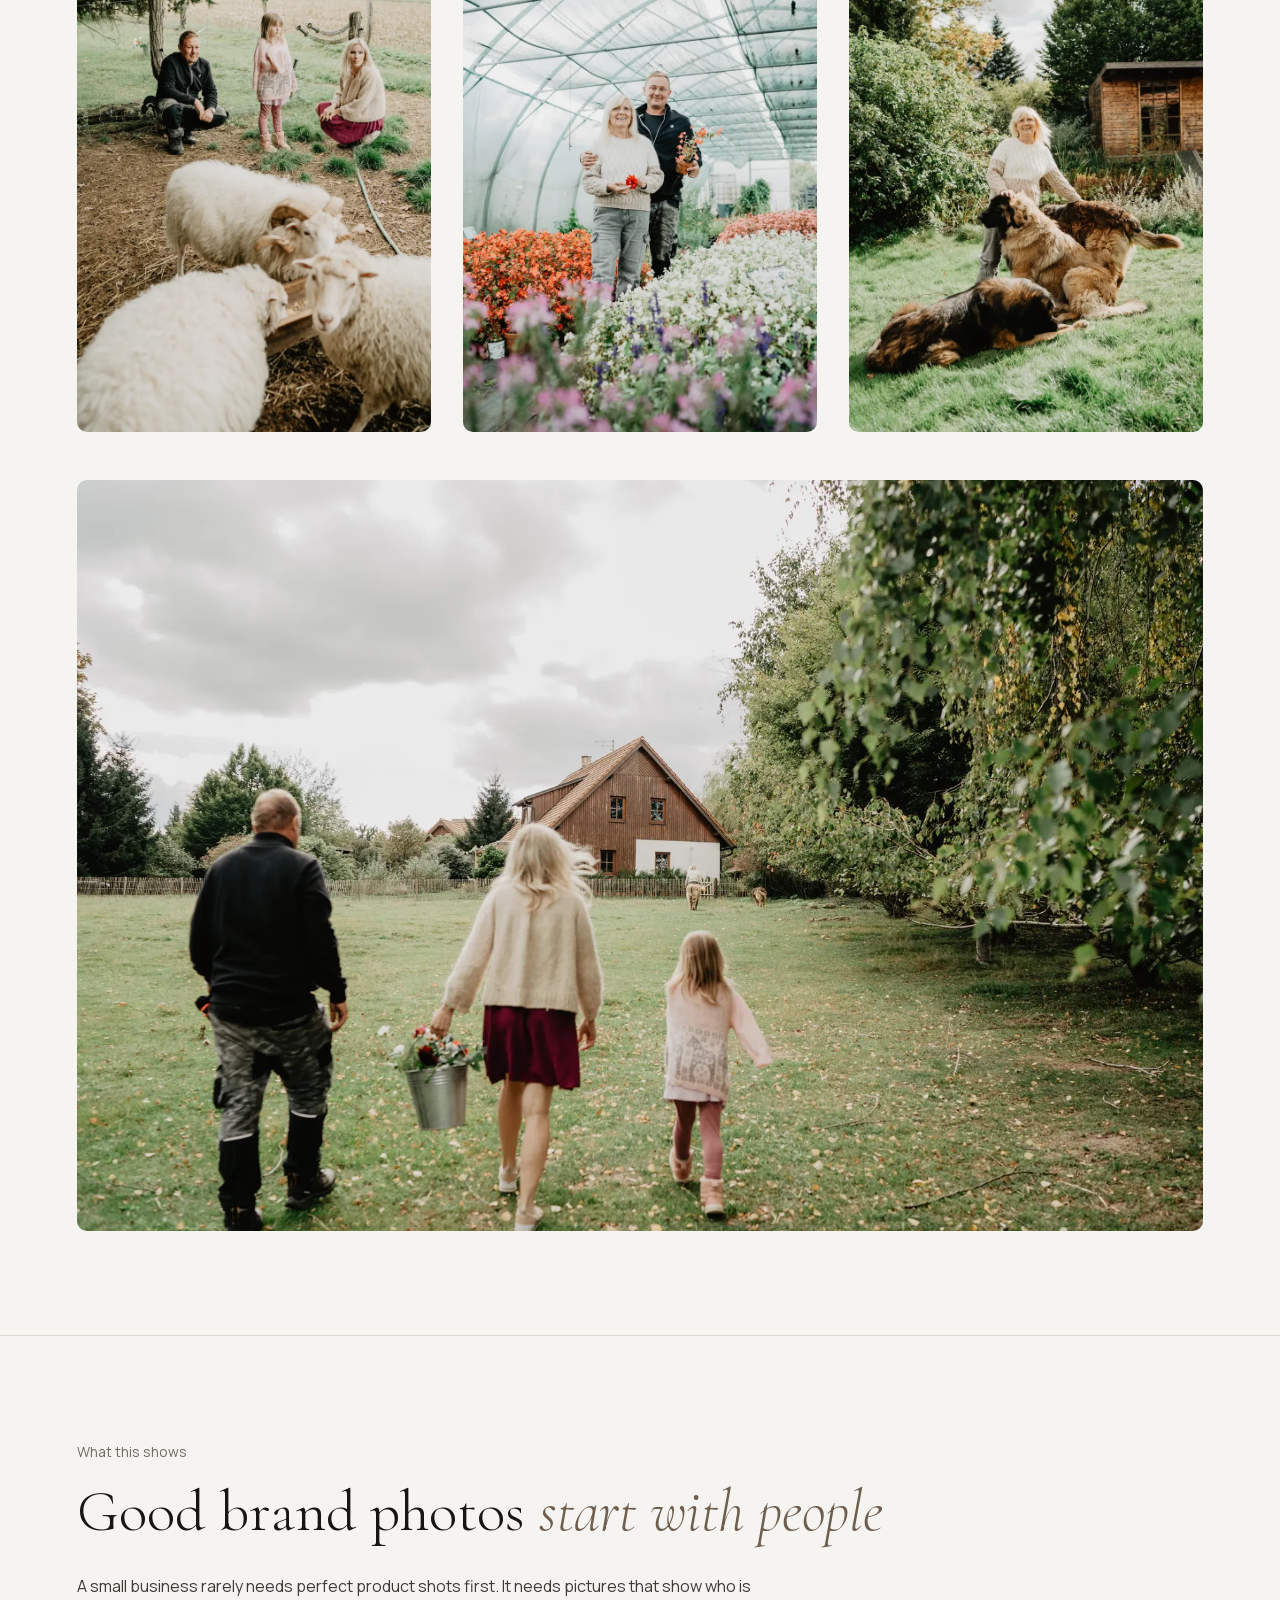
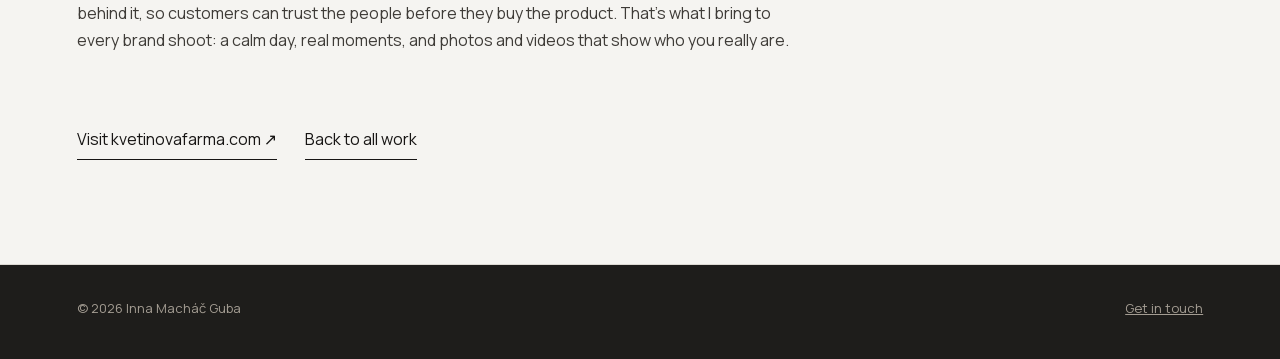
==== commit 0207a76e: "Balanced heading line breaks; one sentence per line in the topení insight Co-Authored-By: Claude Opu" ====
--- a/work/herb-farm.html
+++ b/work/herb-farm.html
@@ -24,7 +24,7 @@
 <link rel="apple-touch-icon" href="../assets/img/apple-touch-icon.png">
 <link rel="stylesheet" href="../assets/css/main.css?v=42">
 <link rel="stylesheet" href="../assets/css/case.css?v=21">
-<link rel="stylesheet" href="../assets/css/portfolio.css?v=11">
+<link rel="stylesheet" href="../assets/css/portfolio.css?v=12">
 <script>document.documentElement.classList.add('js')</script>
 <script type="application/ld+json">{"@context":"https://schema.org","@graph":[{"@type":"CreativeWork","@id":"https://design.innaguba.com/work/herb-farm.html#work","name":"A farm, told through its people","headline":"A farm, told through its people","description":"Brand photos and short videos commissioned by Sonnentor, the Austrian organic tea and spice company, of a family herb farm in Pelhřimov that grows for it: the people, the workshop, the animals and everyday life.","url":"https://design.innaguba.com/work/herb-farm.html","image":"https://design.innaguba.com/assets/img/og/herb-farm.jpg","inLanguage":"en","author":{"@type":"Person","@id":"https://design.innaguba.com/#inna","name":"Inna Macháč Guba","url":"https://design.innaguba.com/"},"publisher":{"@type":"ProfessionalService","@id":"https://design.innaguba.com/#studio","name":"Inna Guba Design"},"isPartOf":{"@id":"https://design.innaguba.com/#site"}},{"@type":"BreadcrumbList","itemListElement":[{"@type":"ListItem","position":1,"name":"Projects","item":"https://design.innaguba.com/#work"},{"@type":"ListItem","position":2,"name":"A farm, told through its people","item":"https://design.innaguba.com/work/herb-farm.html"}]}]}</script>
 </head>
--- a/assets/css/portfolio.css
+++ b/assets/css/portfolio.css
@@ -118,3 +118,6 @@
   .hero-top{grid-template-columns:1fr}
   .hero-portrait{order:-1;width:140px}
 }
+
+/* Display headings: balanced lines, so no word is left alone on a line (e.g. "They" before an italic phrase) */
+h1,h2,.h2,.ptitle,.cs-hero h1,.cs h2,.callout,.band-night .lead,.about-lead{text-wrap:balance}
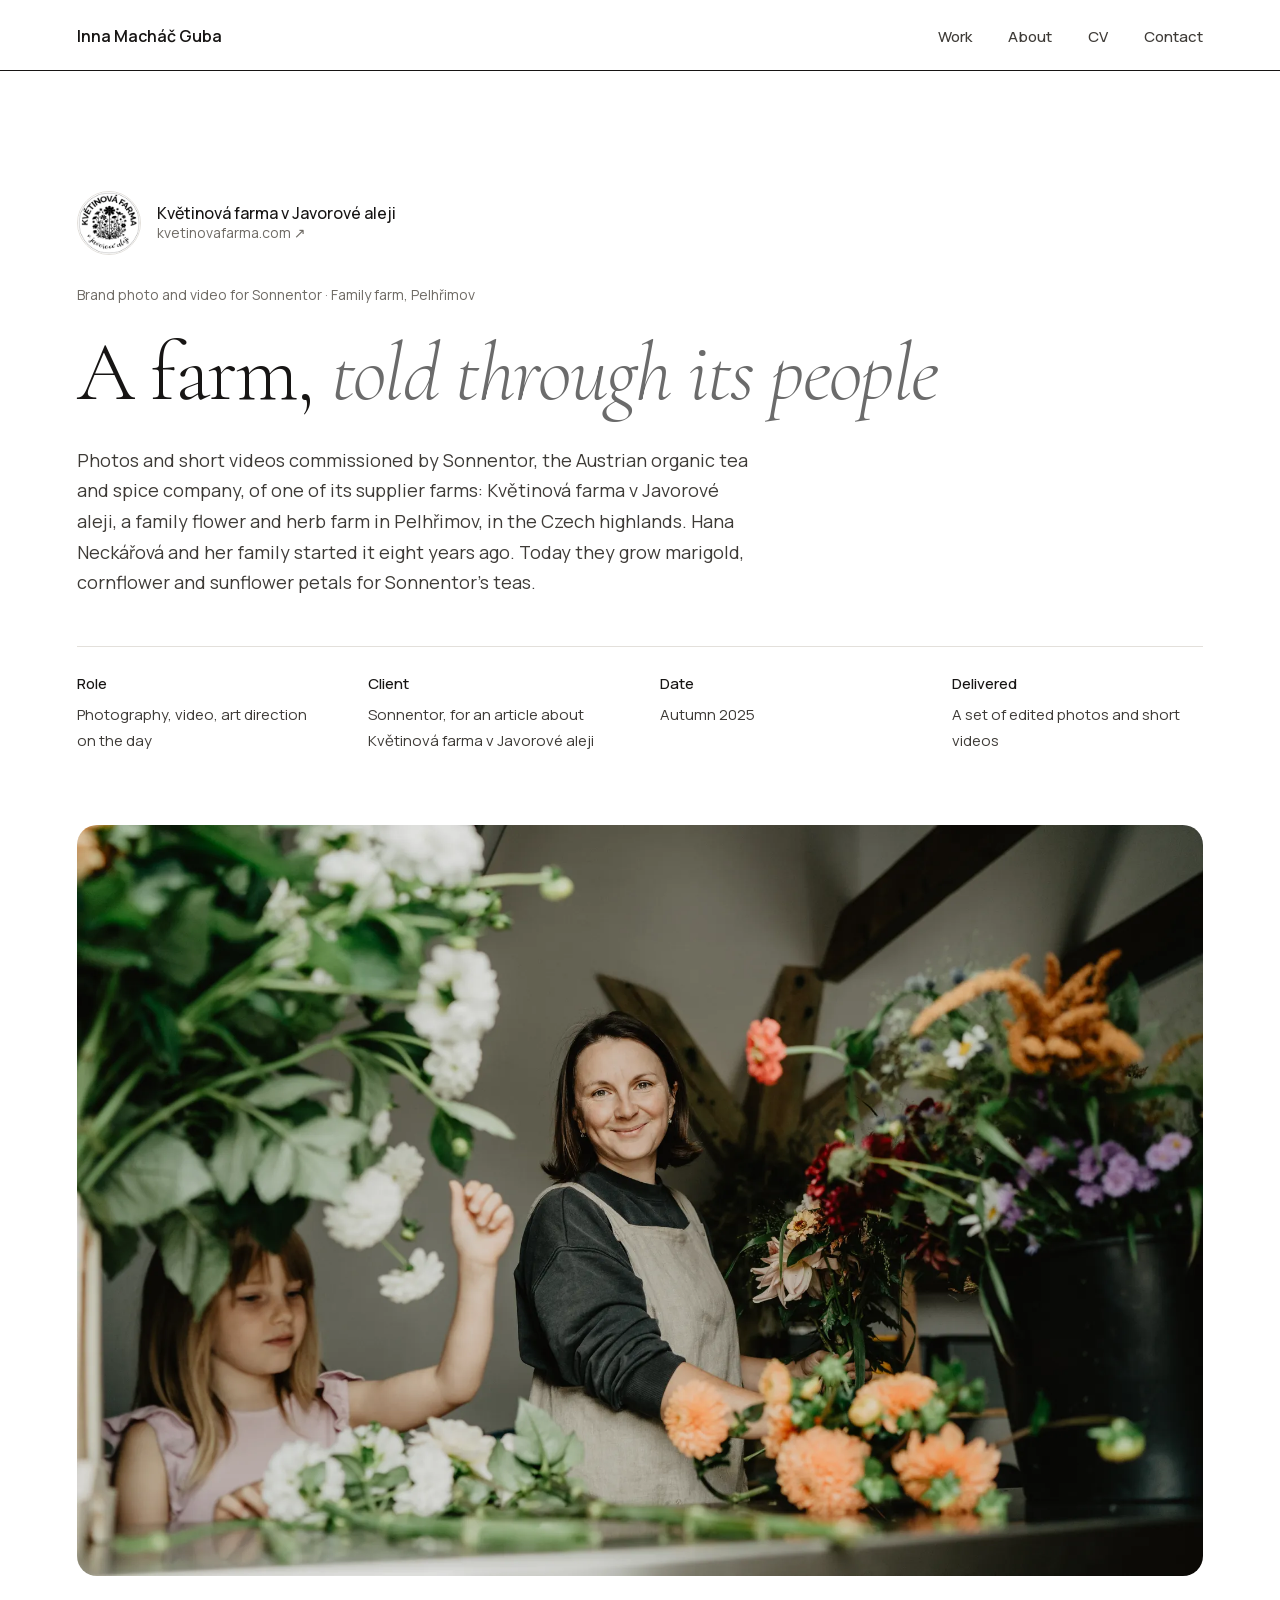
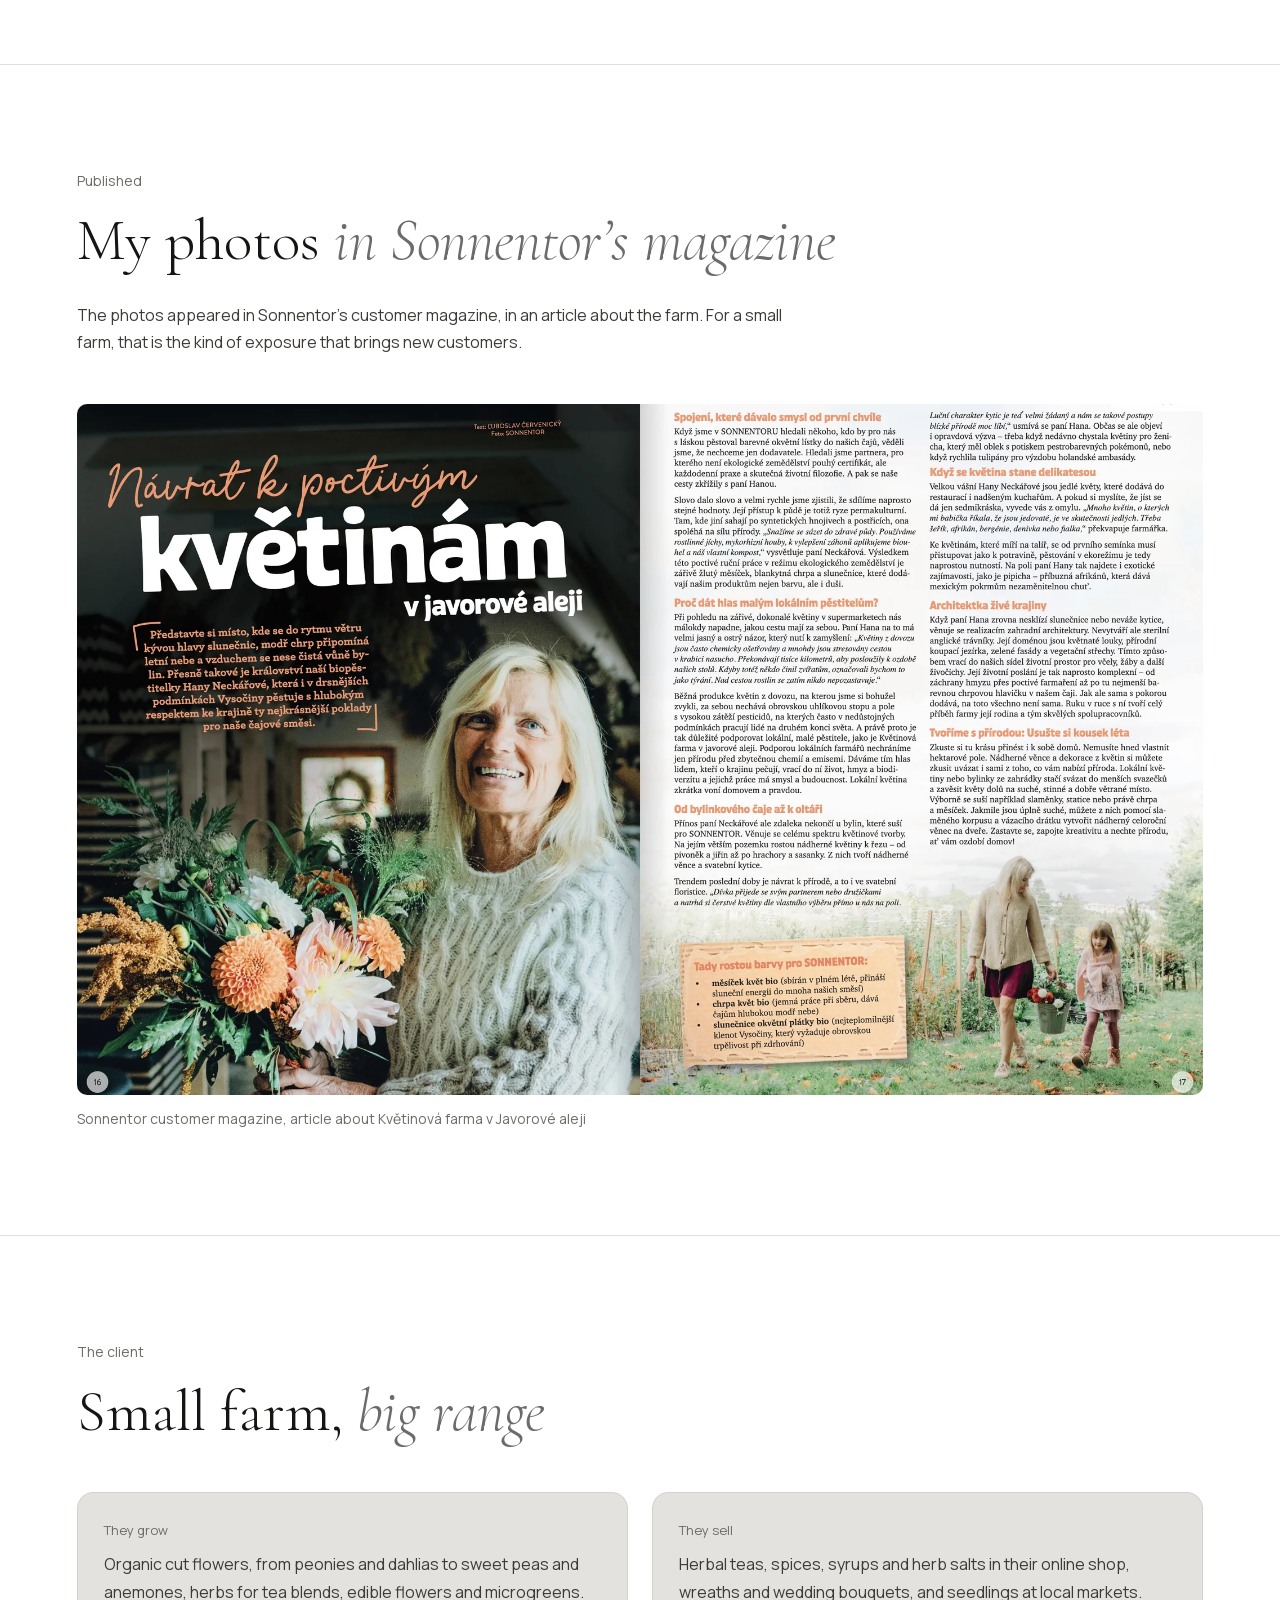
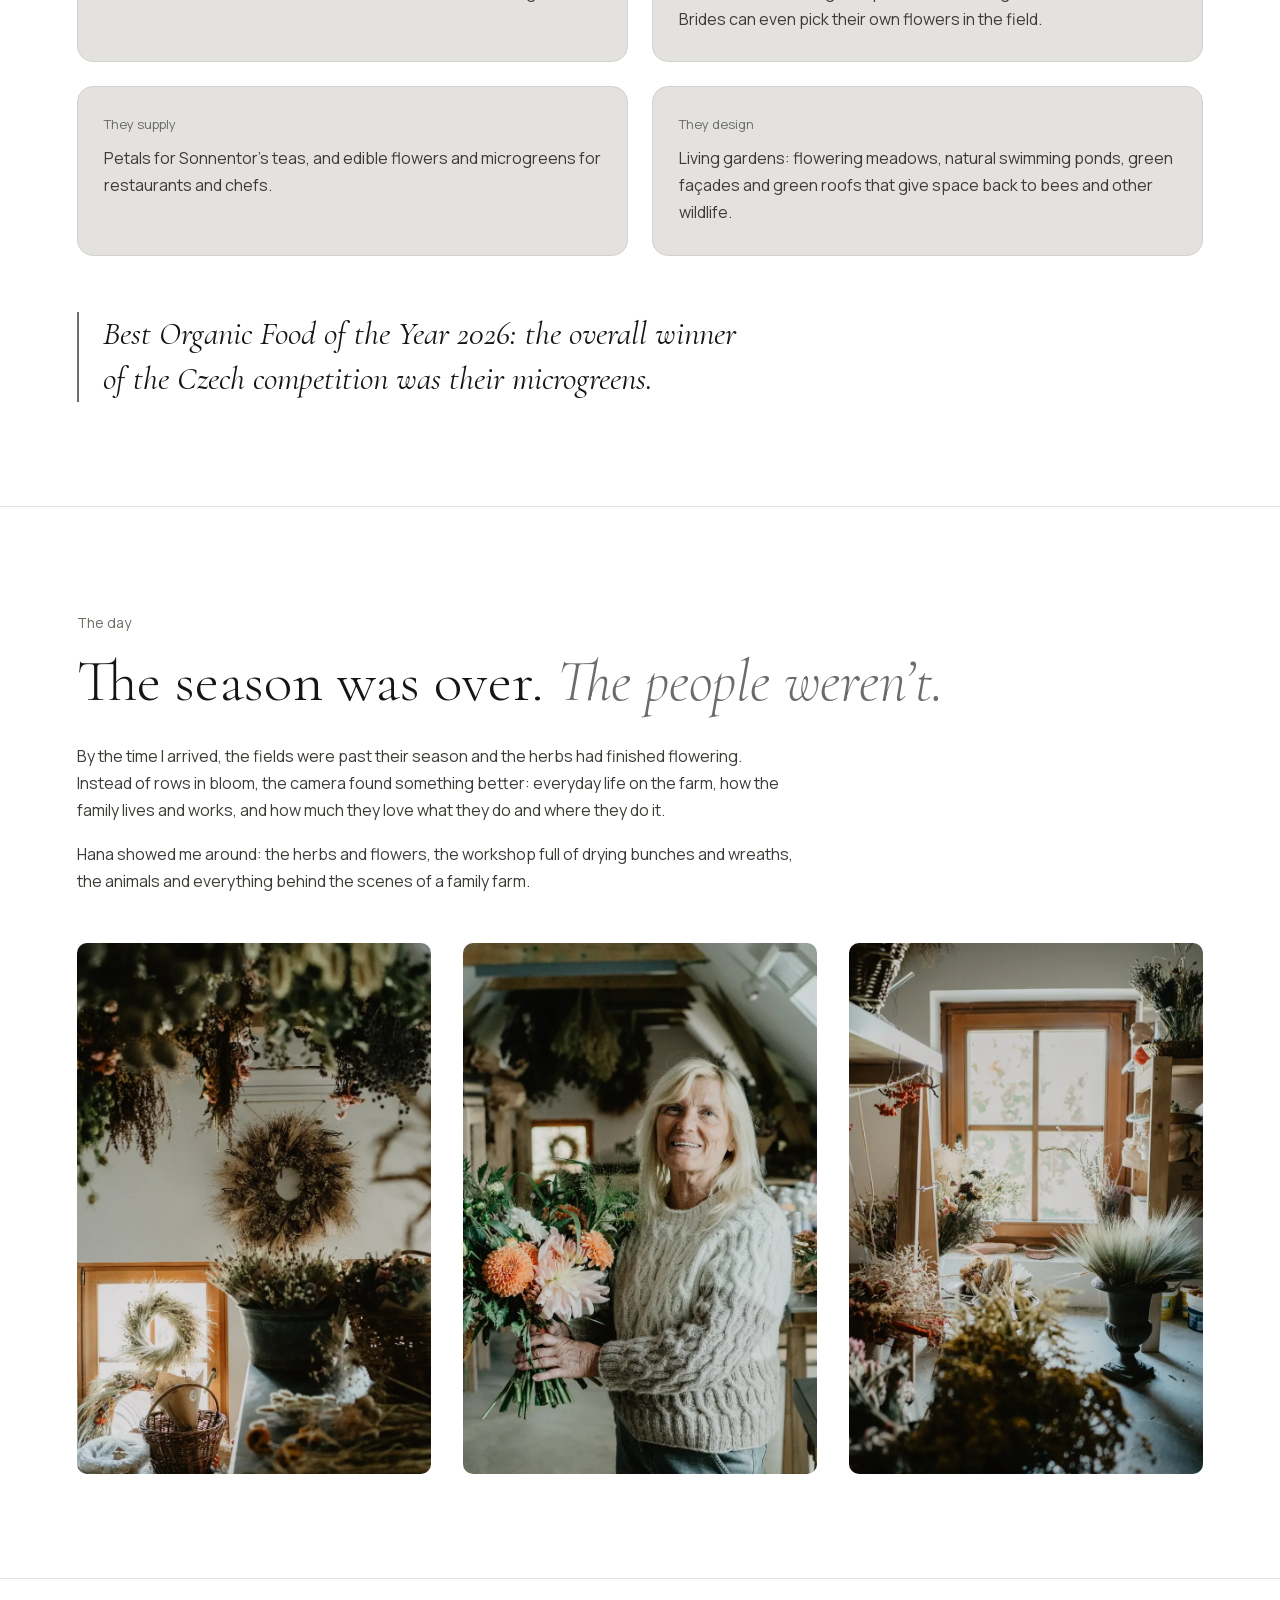
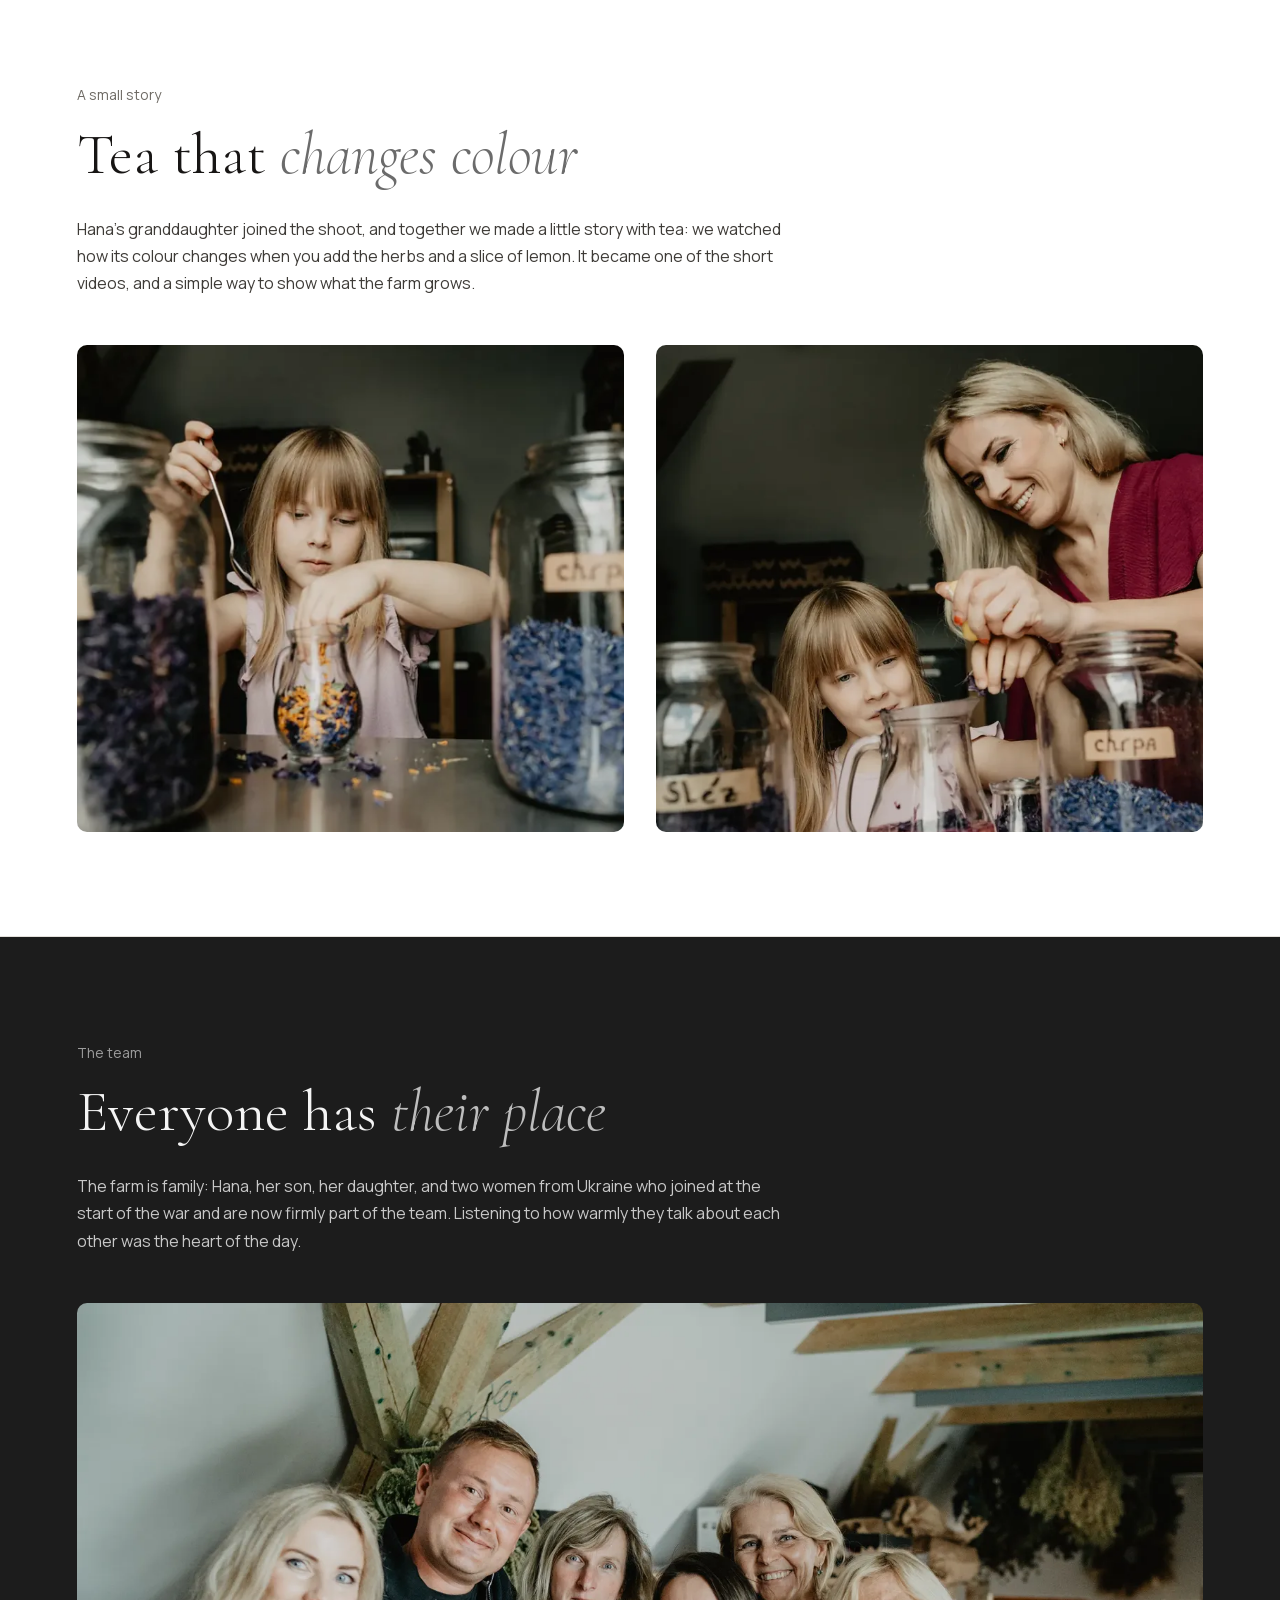
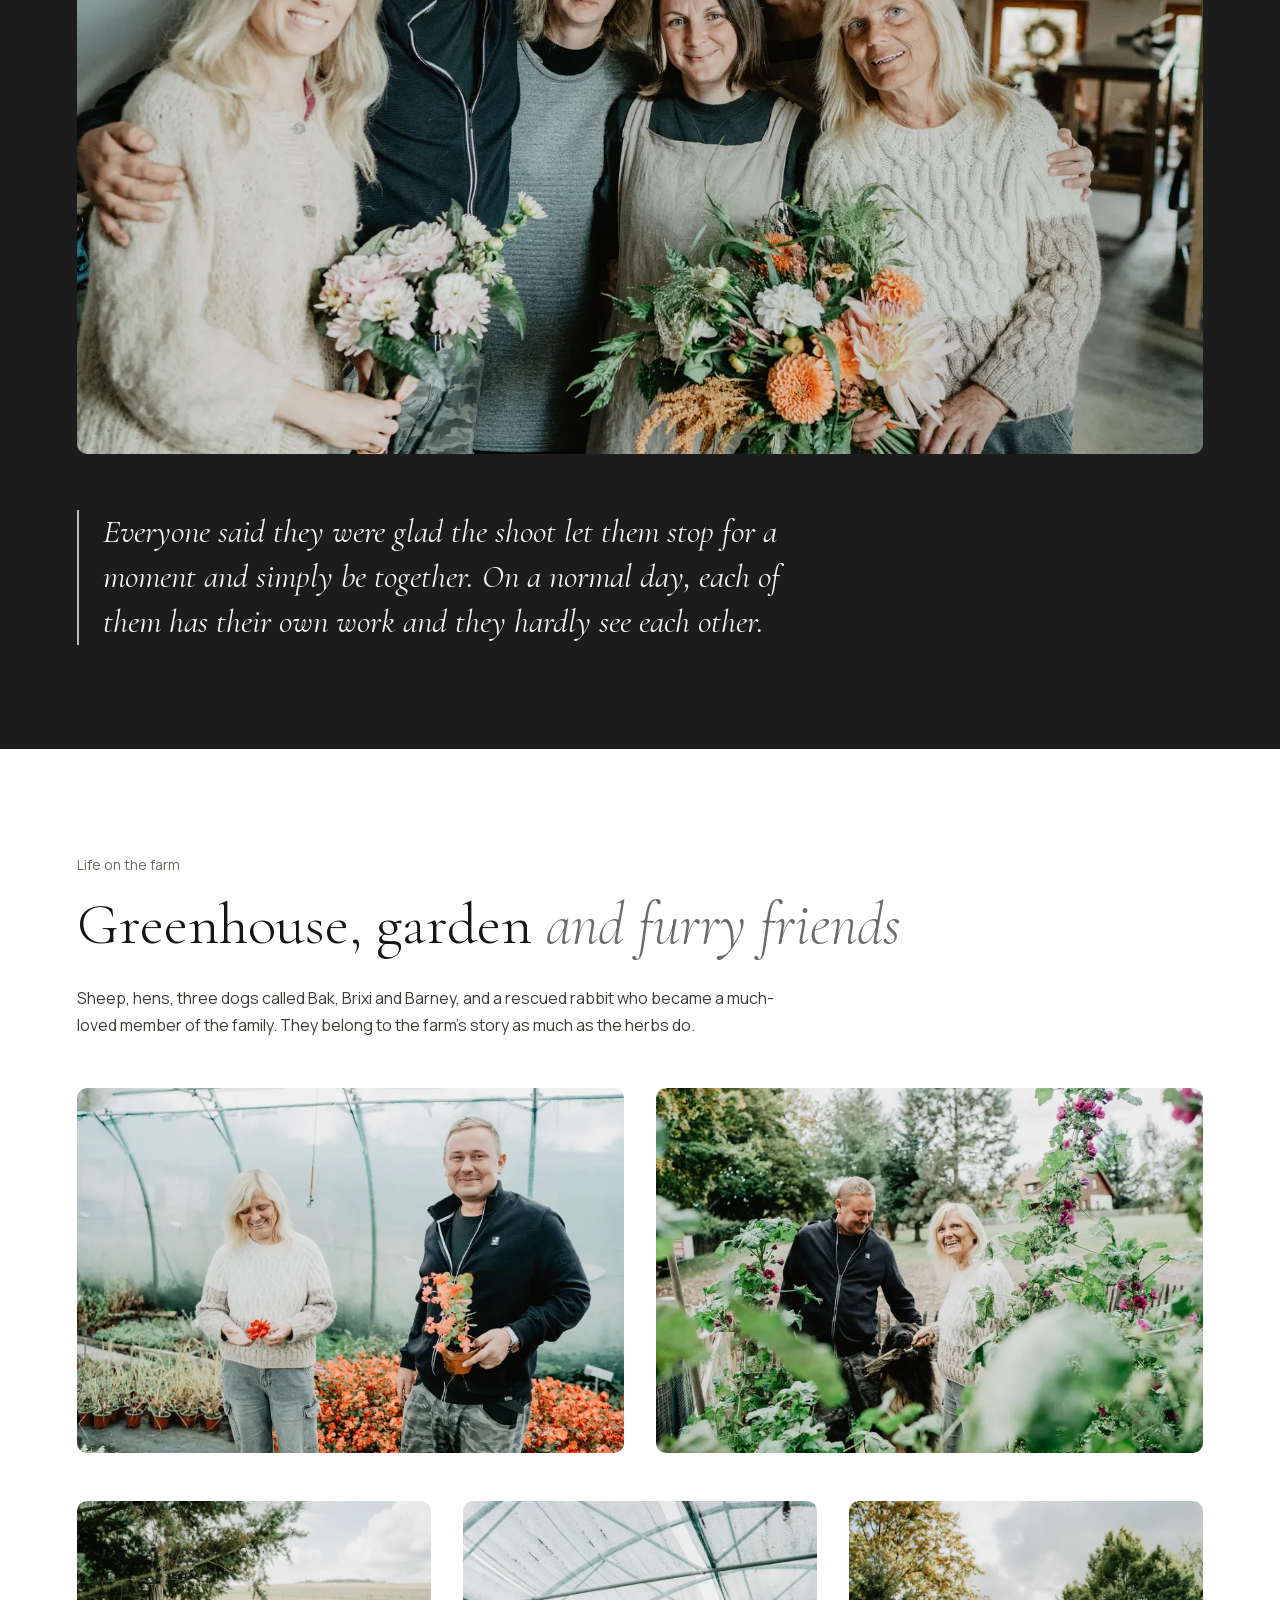
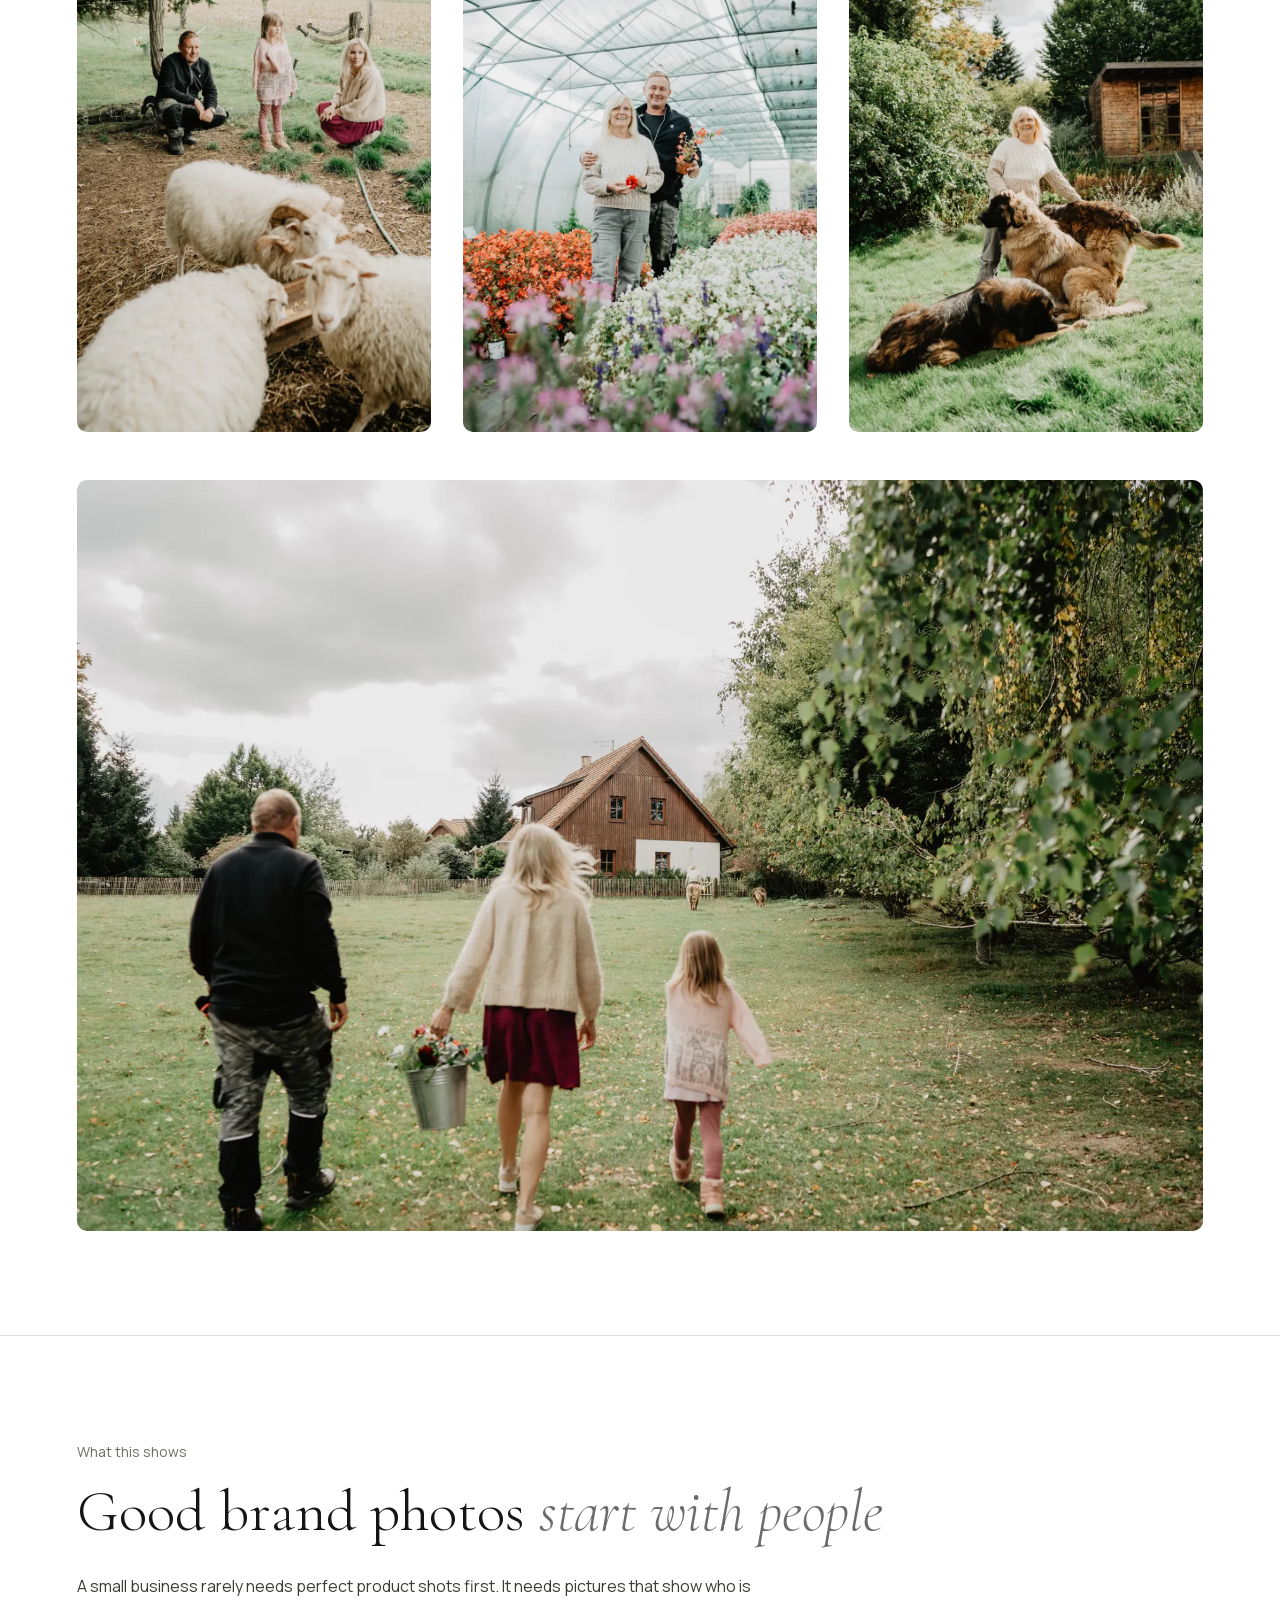
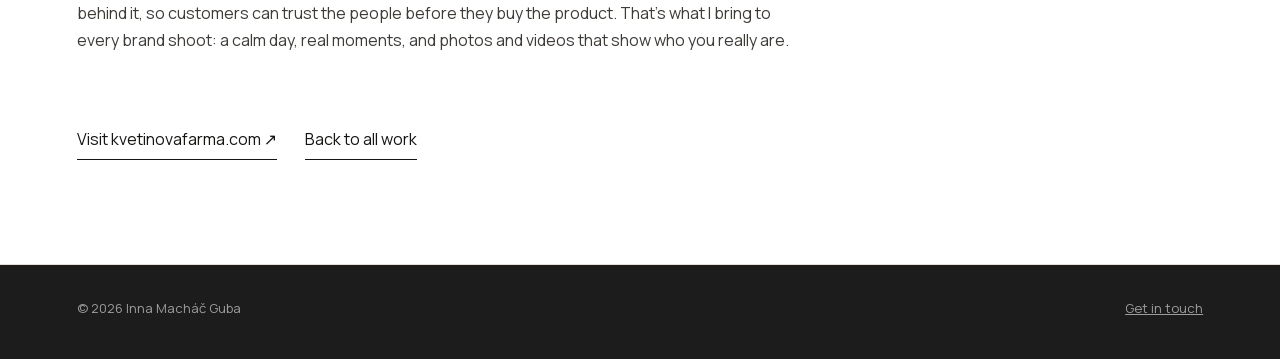
==== commit e2155634: "Monochrome palette: white page, neutral charcoal band, grey accent; matching CV and favicon Co-Autho" ====
--- a/work/herb-farm.html
+++ b/work/herb-farm.html
@@ -17,14 +17,14 @@
 <meta property="og:image:height" content="630">
 <meta property="og:site_name" content="Inna Guba Design">
 <meta name="twitter:card" content="summary_large_image">
-<meta name="theme-color" content="#F5F4F1">
+<meta name="theme-color" content="#FFFFFF">
 <link rel="preload" href="../assets/fonts/cormorant-garamond-normal-latin.woff2" as="font" type="font/woff2" crossorigin>
-<link rel="icon" href="../assets/img/favicon.svg?v=3" type="image/svg+xml">
-<link rel="icon" href="../assets/img/favicon-32.png?v=3" sizes="32x32" type="image/png">
+<link rel="icon" href="../assets/img/favicon.svg?v=4" type="image/svg+xml">
+<link rel="icon" href="../assets/img/favicon-32.png?v=4" sizes="32x32" type="image/png">
 <link rel="apple-touch-icon" href="../assets/img/apple-touch-icon.png">
 <link rel="stylesheet" href="../assets/css/main.css?v=42">
 <link rel="stylesheet" href="../assets/css/case.css?v=21">
-<link rel="stylesheet" href="../assets/css/portfolio.css?v=12">
+<link rel="stylesheet" href="../assets/css/portfolio.css?v=16">
 <script>document.documentElement.classList.add('js')</script>
 <script type="application/ld+json">{"@context":"https://schema.org","@graph":[{"@type":"CreativeWork","@id":"https://design.innaguba.com/work/herb-farm.html#work","name":"A farm, told through its people","headline":"A farm, told through its people","description":"Brand photos and short videos commissioned by Sonnentor, the Austrian organic tea and spice company, of a family herb farm in Pelhřimov that grows for it: the people, the workshop, the animals and everyday life.","url":"https://design.innaguba.com/work/herb-farm.html","image":"https://design.innaguba.com/assets/img/og/herb-farm.jpg","inLanguage":"en","author":{"@type":"Person","@id":"https://design.innaguba.com/#inna","name":"Inna Macháč Guba","url":"https://design.innaguba.com/"},"publisher":{"@type":"ProfessionalService","@id":"https://design.innaguba.com/#studio","name":"Inna Guba Design"},"isPartOf":{"@id":"https://design.innaguba.com/#site"}},{"@type":"BreadcrumbList","itemListElement":[{"@type":"ListItem","position":1,"name":"Projects","item":"https://design.innaguba.com/#work"},{"@type":"ListItem","position":2,"name":"A farm, told through its people","item":"https://design.innaguba.com/work/herb-farm.html"}]}]}</script>
 </head>
--- a/assets/css/portfolio.css
+++ b/assets/css/portfolio.css
@@ -3,9 +3,9 @@
 
 /* Neutral palette: warm grey paper, near-black band, one quiet taupe accent; overrides the green of main.css and matches the CV */
 :root{
-  --paper:#F5F4F1; --sand:#ECEAE5; --night:#1E1D1B; --ink:#171514; --body:#3E3B37; --mute:#6E6A64; --line:#DCD9D3;
-  --walnut:#6E5E4E; --logo-accent:#6E5E4E; --cream:#F2EFEA; --gold:#CFC4B6; --frame:#ECEAE6; --frame-line:#DEDBD5;
-  --sand-line:#D6D2CB; --night-line:#3A3835; --night-mute:#A39C92; --night-text:#C9C3BA; --head-bg:rgba(245,244,241,.92); --shadow:30,29,27;
+  --paper:#FFFFFF; --sand:#F2F1EE; --night:#1C1C1C; --ink:#171514; --body:#3E3B37; --mute:#6E6A64; --line:#E3E0DB;
+  --walnut:#6B6B6B; --logo-accent:#6B6B6B; --cream:#F4F4F4; --gold:#BDBDBD; --frame:#F3F2EF; --frame-line:#E4E1DC;
+  --sand-line:#D6D2CB; --night-line:#3A3A3A; --night-mute:#9C9C9C; --night-text:#C8C8C8; --head-bg:rgba(255,255,255,.92); --shadow:28,28,28;
 }
 
 .hero h1{max-width:1100px;font-size:clamp(50px,8vw,104px)}
@@ -20,12 +20,7 @@
 .ai-line{margin-top:40px;padding:18px 22px;background:var(--frame);border-left:2px solid var(--walnut);font-size:16px}
 .ai-line b{font-weight:500;color:var(--ink)}
 
-/* Filters */
 .work-head{flex-wrap:wrap;gap:16px 32px}
-.filters{display:flex;flex-wrap:wrap;gap:8px}
-.filters button{font:inherit;font-size:14px;padding:8px 16px;border:1px solid var(--line);background:none;color:var(--ink);cursor:pointer;transition:border-color .2s ease,background .2s ease,color .2s ease}
-.filters button:hover{border-color:var(--ink)}
-.filters button.on{background:var(--ink);border-color:var(--ink);color:var(--paper)}
 
 /* Project grid: every project the same size, whatever the discipline */
 .pgrid{display:grid;grid-template-columns:repeat(2,minmax(0,1fr));gap:clamp(44px,5vw,64px) clamp(28px,3vw,40px)}
@@ -80,13 +75,12 @@
 body{font-size:16px;line-height:1.7}
 
 /* the eyebrow */
-.label,.hero .label,.kind,.tags,.band-night .kicker,.contact .label,.btn,.filters button,.reviews-label{
+.label,.hero .label,.kind,.tags,.band-night .kicker,.contact .label,.btn,.reviews-label{
   font-family:var(--sans);font-size:12px;font-weight:600;letter-spacing:.14em;text-transform:uppercase;line-height:1.5}
 .label,.kind,.tags{color:var(--mute)}
 .hero .label{color:var(--walnut)}
 .contact .label{color:var(--walnut)}
 .btn{padding:17px 28px}
-.filters button{padding:9px 16px;letter-spacing:.12em}
 
 /* header: wordmark set like the CV name */
 .site-head .name{font-family:var(--sans);font-weight:600;font-size:16px;letter-spacing:0;text-transform:none;color:var(--ink)}
